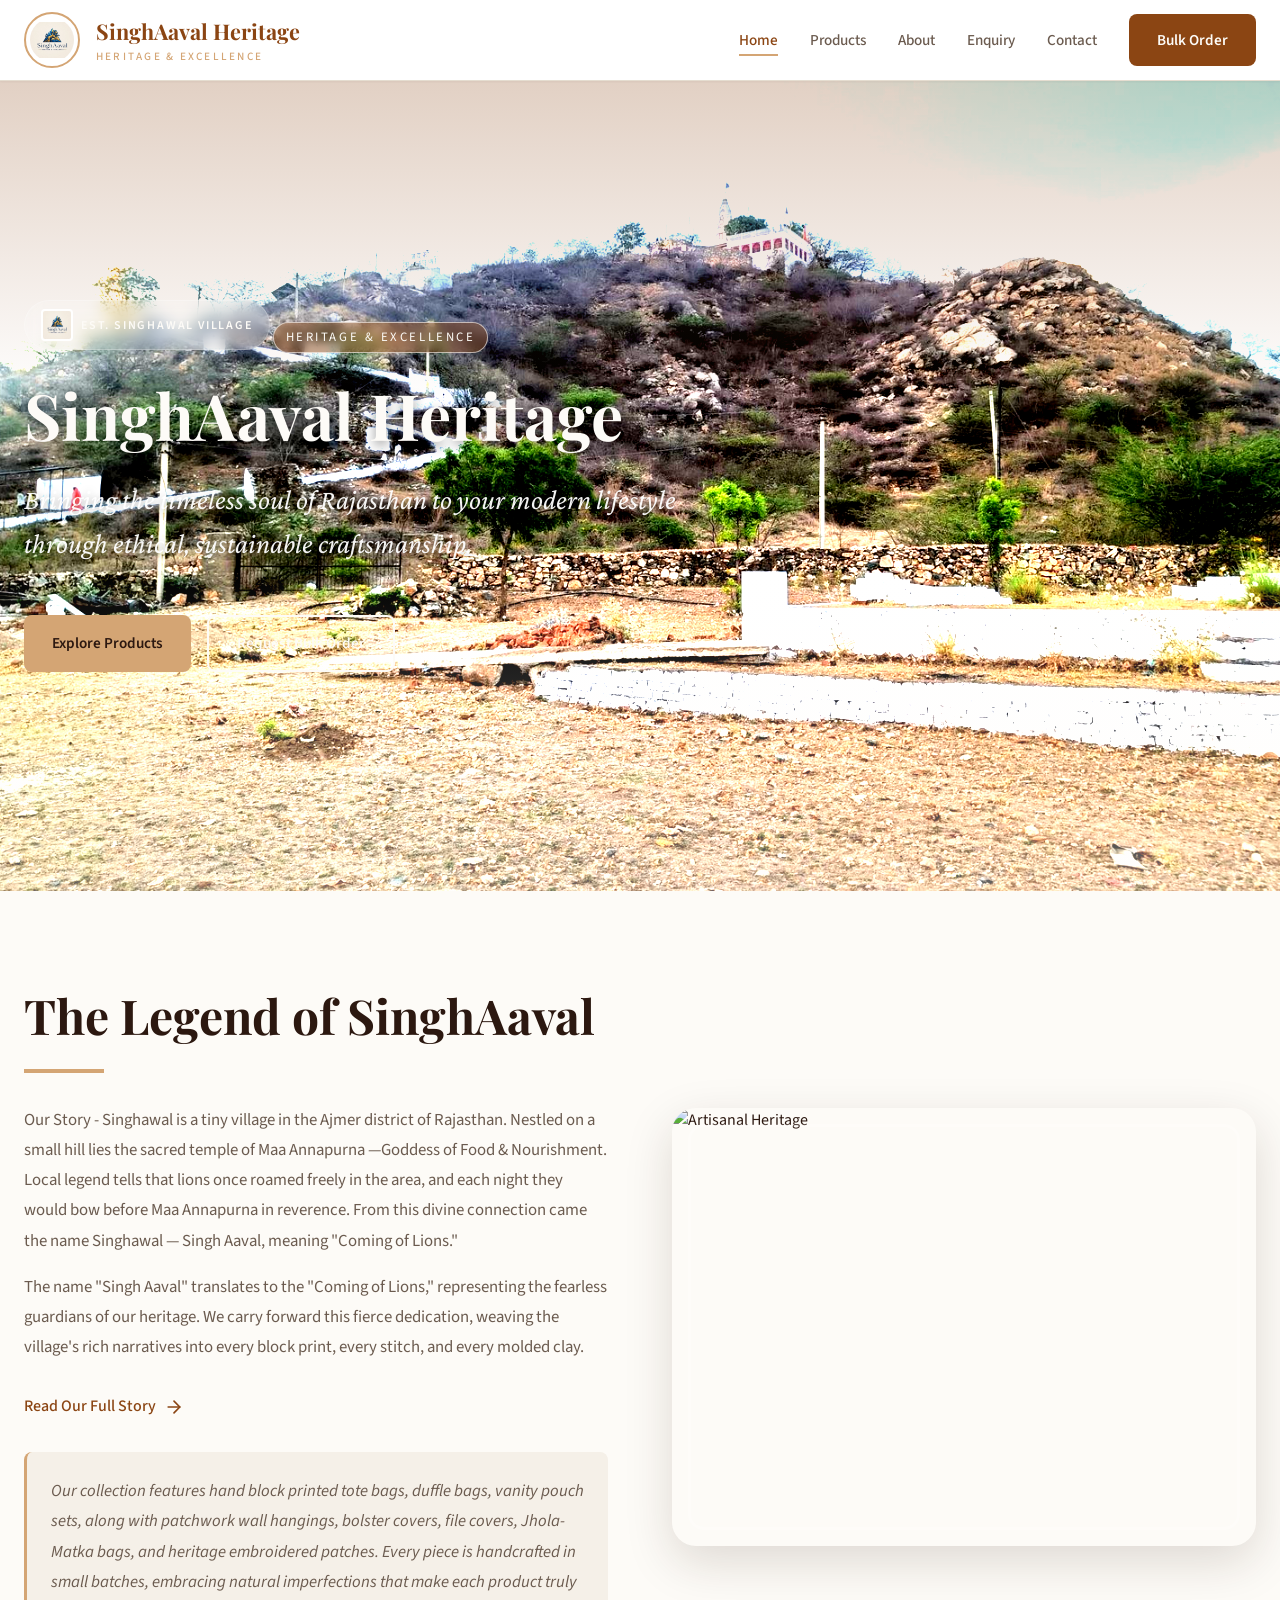
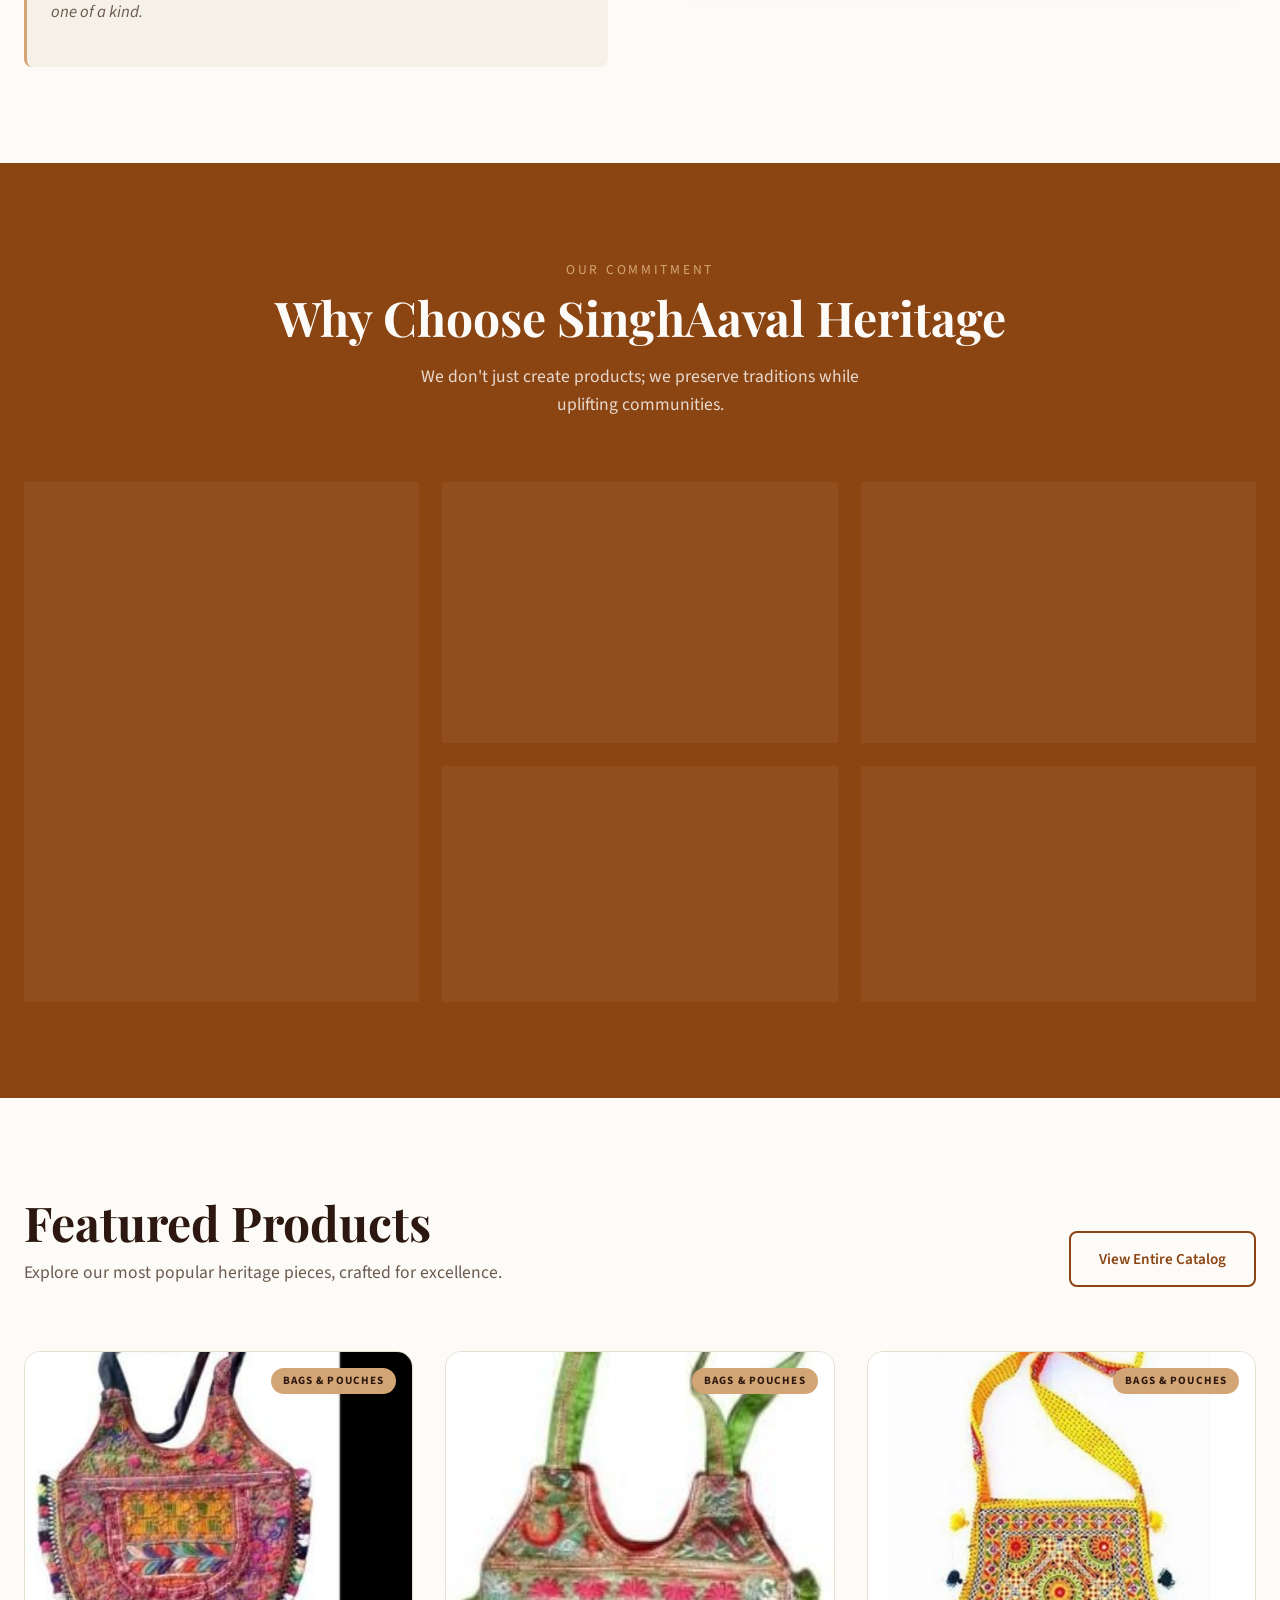
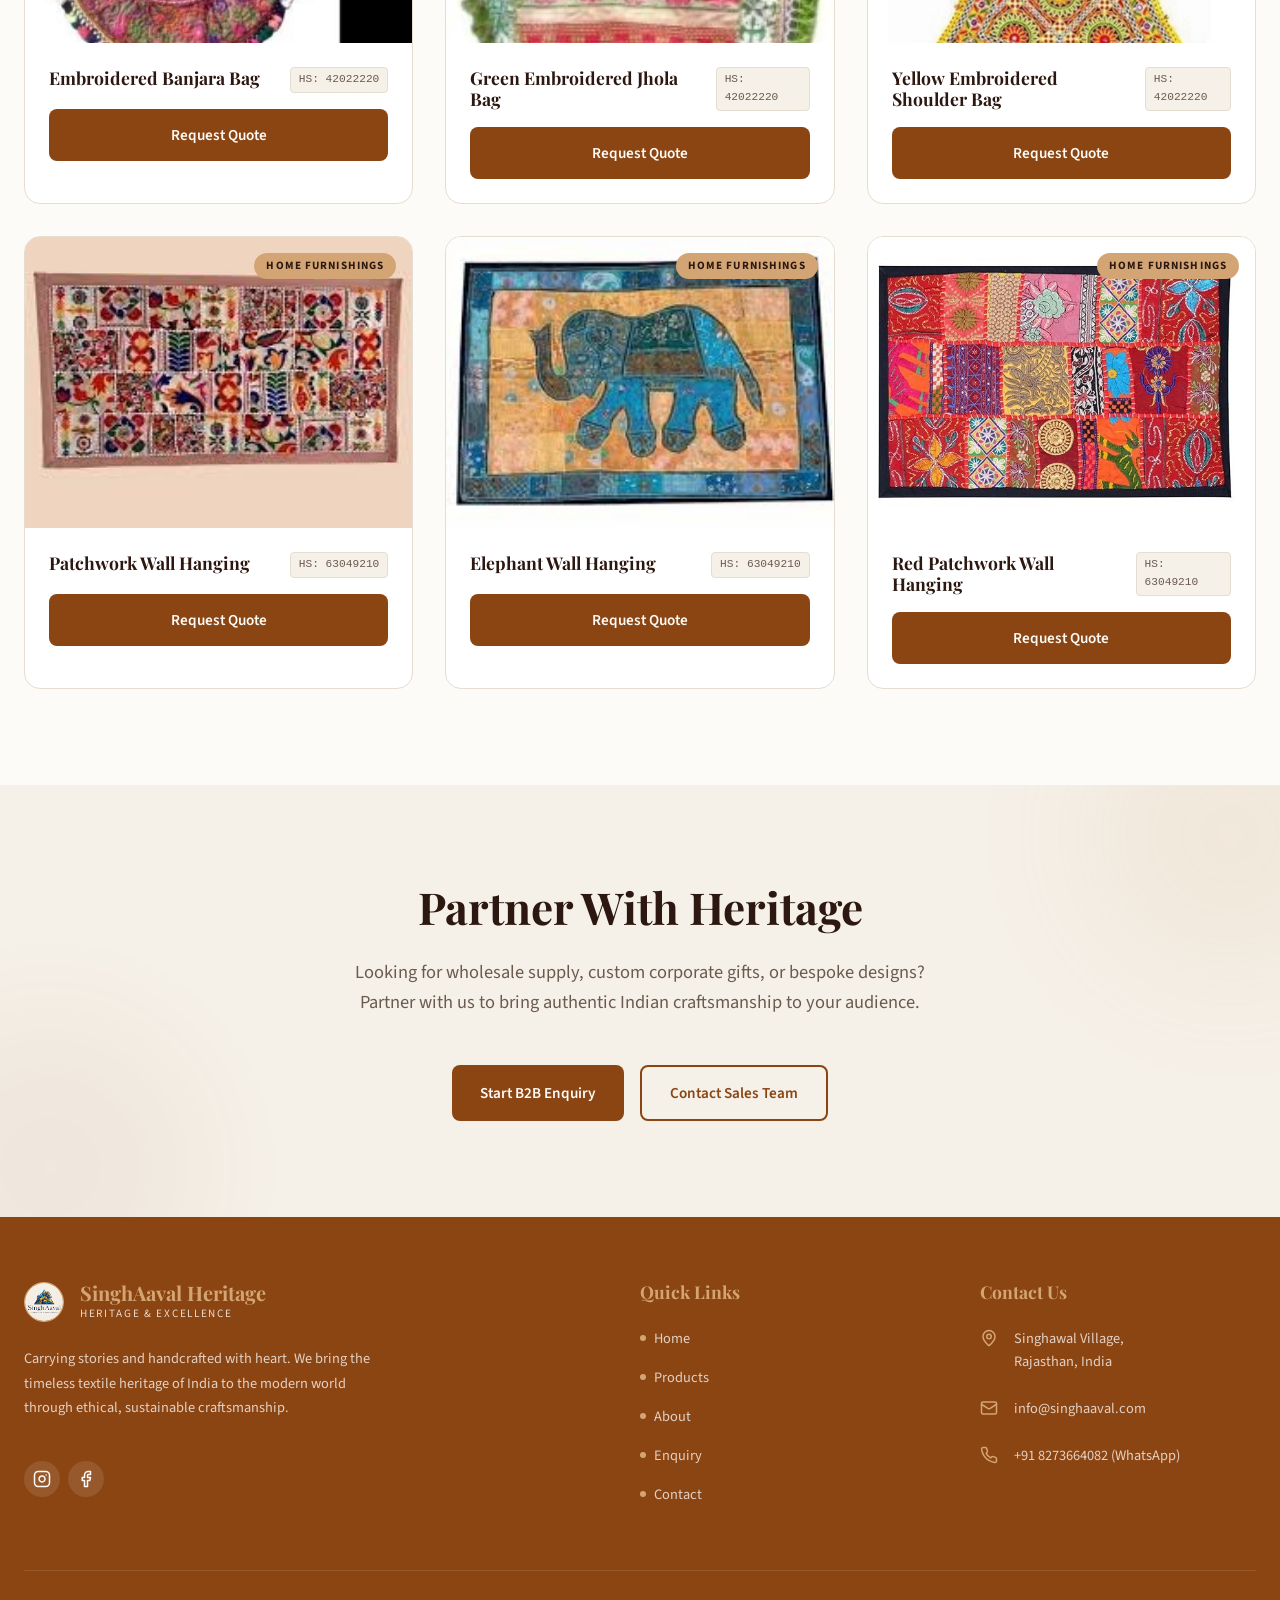
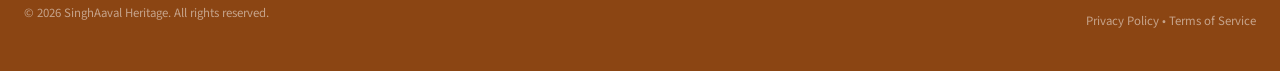
==== singhaaval.com/index.html @ 94d83f22 "Add initial website structure and assets for SinghAaval Heritage - Created index.html with complete " ====
<!DOCTYPE html>
<html lang="en">
<head>
  <meta charset="UTF-8">
  <meta name="viewport" content="width=device-width, initial-scale=1.0">
  <title>SinghAaval Heritage - Heritage &amp; Excellence</title>
  <meta name="description" content="Discover exquisite handmade crafts, block prints, and pottery from the heart of Rajasthan.">

  <!-- Fonts -->
  <link rel="preconnect" href="https://fonts.googleapis.com">
  <link rel="preconnect" href="https://fonts.gstatic.com" crossorigin>
  <link href="https://fonts.googleapis.com/css2?family=Crimson+Pro:ital,wght@0,400;0,500;1,400&family=Playfair+Display:wght@400;500;600;700&family=Source+Sans+3:wght@300;400;500;600&display=swap" rel="stylesheet">

  <!-- Styles -->
  <link rel="stylesheet" href="css/styles.css">

  <!-- Favicon -->
  <link rel="icon" type="image/svg+xml" href="https://singhaaval.com/vite.svg">
</head>
<body>
  <!-- Header -->
  <header class="header">
    <div class="container">
      <div class="header-inner">
        <a href="/" class="logo">
          <img src="images/27948d4a9efb9ec994b60d3948b1edd2.jpg" alt="SinghAaval Heritage Logo" class="logo-img">
          <div class="logo-text">
            <span class="logo-title">SinghAaval Heritage</span>
            <span class="logo-subtitle">Heritage &amp; Excellence</span>
          </div>
        </a>

        <nav class="nav">
          <a href="/" class="nav-link active">Home</a>
          <a href="products.html" class="nav-link">Products</a>
          <a href="about.html" class="nav-link">About</a>
          <a href="enquiry.html" class="nav-link">Enquiry</a>
          <a href="contact.html" class="nav-link">Contact</a>
          <a href="enquiry.html" class="btn btn-primary">Bulk Order</a>
        </nav>

        <button class="mobile-toggle" aria-label="Toggle Menu">
          <svg xmlns="http://www.w3.org/2000/svg" width="28" height="28" viewBox="0 0 24 24" fill="none" stroke="currentColor" stroke-width="2" stroke-linecap="round" stroke-linejoin="round">
            <line x1="4" x2="20" y1="12" y2="12"></line>
            <line x1="4" x2="20" y1="6" y2="6"></line>
            <line x1="4" x2="20" y1="18" y2="18"></line>
          </svg>
        </button>
      </div>
    </div>
  </header>

  <!-- Mobile Menu -->
  <nav class="mobile-menu">
    <a href="/">Home</a>
    <a href="products.html">Products</a>
    <a href="about.html">About</a>
    <a href="enquiry.html">Enquiry</a>
    <a href="contact.html">Contact</a>
    <a href="enquiry.html">Bulk Order</a>
  </nav>

  <main>
    <!-- Hero Section -->
    <section class="hero">
      <div class="hero-bg">
        <img src="images/annaourrna-mata-gugAu.jpg" alt="Traditional Indian Architecture and Textiles">
        <div class="hero-overlay"></div>
      </div>
      <div class="container">
        <div class="hero-content">
          <div class="hero-badge">
            <img src="images/27948d4a9efb9ec994b60d3948b1edd2.jpg" alt="Logo">
            <span>Est. Singhawal Village</span>
          </div>
          <span class="hero-label">Heritage &amp; Excellence</span>
          <h1>SinghAaval Heritage</h1>
          <p class="hero-tagline">Bringing the timeless soul of Rajasthan to your modern lifestyle through ethical, sustainable craftsmanship.</p>
          <div class="hero-actions">
            <a href="products.html" class="btn btn-secondary">Explore Products</a>
            <a href="enquiry.html" class="btn btn-outline">Request Bulk Order</a>
          </div>
        </div>
      </div>
    </section>

    <!-- Story Section -->
    <section class="section story">
      <div class="container">
        <div class="story-grid">
          <div class="story-content">
            <h2>The Legend of SinghAaval</h2>
            <div class="story-divider"></div>
            <p>Our Story - Singhawal is a tiny village in the Ajmer district of Rajasthan. Nestled on a small hill lies the sacred temple of Maa Annapurna —Goddess of Food &amp; Nourishment. Local legend tells that lions once roamed freely in the area, and each night they would bow before Maa Annapurna in reverence. From this divine connection came the name Singhawal — Singh Aaval, meaning "Coming of Lions."</p>
            <p>The name "Singh Aaval" translates to the "Coming of Lions," representing the fearless guardians of our heritage. We carry forward this fierce dedication, weaving the village's rich narratives into every block print, every stitch, and every molded clay.</p>
            <a href="about.html" class="story-link">
              Read Our Full Story
              <svg xmlns="http://www.w3.org/2000/svg" width="24" height="24" viewBox="0 0 24 24" fill="none" stroke="currentColor" stroke-width="2" stroke-linecap="round" stroke-linejoin="round">
                <path d="M5 12h14"></path>
                <path d="m12 5 7 7-7 7"></path>
              </svg>
            </a>
            <div class="story-note">
              <p>Our collection features hand block printed tote bags, duffle bags, vanity pouch sets, along with patchwork wall hangings, bolster covers, file covers, Jhola-Matka bags, and heritage embroidered patches. Every piece is handcrafted in small batches, embracing natural imperfections that make each product truly one of a kind.</p>
            </div>
          </div>
          <div class="story-image">
            <img src="images/photo-1578600925690-475b43519813" alt="Artisanal Heritage">
          </div>
        </div>
      </div>
    </section>

    <!-- Features Section -->
    <section class="section features">
      <div class="container">
        <div class="features-header">
          <span>Our Commitment</span>
          <h2>Why Choose SinghAaval Heritage</h2>
          <p>We don't just create products; we preserve traditions while uplifting communities.</p>
        </div>
        <div class="features-grid">
          <div class="feature-card large">
            <svg xmlns="http://www.w3.org/2000/svg" width="24" height="24" viewBox="0 0 24 24" fill="none" stroke="currentColor" stroke-width="2" stroke-linecap="round" stroke-linejoin="round" class="feature-icon">
              <path d="M19 14c1.49-1.46 3-3.21 3-5.5A5.5 5.5 0 0 0 16.5 3c-1.76 0-3 .5-4.5 2-1.5-1.5-2.74-2-4.5-2A5.5 5.5 0 0 0 2 8.5c0 2.3 1.5 4.05 3 5.5l7 7Z"></path>
              <path d="M12 5 9.04 7.96a2.17 2.17 0 0 0 0 3.08c.82.82 2.13.85 3 .07l2.07-1.9a2.82 2.82 0 0 1 3.79 0l2.96 2.66"></path>
              <path d="m18 15-2-2"></path>
              <path d="m15 18-2-2"></path>
            </svg>
            <h3>100% Handmade</h3>
            <p>In a world of mass production, we celebrate the human touch. Every irregularity in our prints and weaves is not a flaw, but the authentic signature of the artisan who poured their time and soul into the creation.</p>
          </div>
          <div class="feature-card">
            <svg xmlns="http://www.w3.org/2000/svg" width="24" height="24" viewBox="0 0 24 24" fill="none" stroke="currentColor" stroke-width="2" stroke-linecap="round" stroke-linejoin="round" class="feature-icon">
              <circle cx="6" cy="6" r="3"></circle>
              <path d="M8.12 8.12 12 12"></path>
              <path d="M20 4 8.12 15.88"></path>
              <circle cx="6" cy="18" r="3"></circle>
              <path d="M14.8 14.8 20 20"></path>
            </svg>
            <h3>Traditional Techniques</h3>
            <p>From wooden hand blocks to intricate patchwork, our methods have been passed down through generations.</p>
          </div>
          <div class="feature-card">
            <svg xmlns="http://www.w3.org/2000/svg" width="24" height="24" viewBox="0 0 24 24" fill="none" stroke="currentColor" stroke-width="2" stroke-linecap="round" stroke-linejoin="round" class="feature-icon">
              <path d="M11 20A7 7 0 0 1 9.8 6.1C15.5 5 17 4.48 19 2c1 2 2 4.18 2 8 0 5.5-4.78 10-10 10Z"></path>
              <path d="M2 21c0-3 1.85-5.36 5.08-6C9.5 14.52 12 13 13 12"></path>
            </svg>
            <h3>Natural Cotton</h3>
            <p>We source only the finest, breathable indigenous cotton that is gentle on your skin and the environment.</p>
          </div>
          <div class="feature-card">
            <svg xmlns="http://www.w3.org/2000/svg" width="24" height="24" viewBox="0 0 24 24" fill="none" stroke="currentColor" stroke-width="2" stroke-linecap="round" stroke-linejoin="round" class="feature-icon">
              <path d="M20 13c0 5-3.5 7.5-7.66 8.95a1 1 0 0 1-.67-.01C7.5 20.5 4 18 4 13V6a1 1 0 0 1 1-1c2 0 4.5-1.2 6.24-2.72a1.17 1.17 0 0 1 1.52 0C14.51 3.81 17 5 19 5a1 1 0 0 1 1 1z"></path>
              <path d="m9 12 2 2 4-4"></path>
            </svg>
            <h3>Ethical Craft</h3>
            <p>Fair wages, safe environments, and a deep respect for our artisans form the bedrock of our business.</p>
          </div>
          <div class="feature-card">
            <svg xmlns="http://www.w3.org/2000/svg" width="24" height="24" viewBox="0 0 24 24" fill="none" stroke="currentColor" stroke-width="2" stroke-linecap="round" stroke-linejoin="round" class="feature-icon">
              <circle cx="12" cy="12" r="10"></circle>
              <path d="M12 2a14.5 14.5 0 0 0 0 20 14.5 14.5 0 0 0 0-20"></path>
              <path d="M2 12h20"></path>
            </svg>
            <h3>Unique Designs</h3>
            <p>Fusing age-old aesthetics with contemporary utility, making heritage accessible for today.</p>
          </div>
        </div>
      </div>
    </section>

    <!-- Products Section -->
    <section class="section products">
      <div class="container">
        <div class="products-header">
          <div>
            <h2>Featured Products</h2>
            <p>Explore our most popular heritage pieces, crafted for excellence.</p>
          </div>
          <a href="products.html" class="btn btn-outline" style="border-color: var(--color-primary); color: var(--color-primary);">View Entire Catalog</a>
        </div>
        <div class="products-grid">
          <!-- Product 1 -->
          <article class="product-card">
            <div class="product-image">
              <img src="images/5ebb64662decea6c25e7e3edf3c9f9cf.jpg" alt="Embroidered Banjara Bag" loading="lazy">
              <span class="product-tag">Bags &amp; Pouches</span>
            </div>
            <div class="product-info">
              <div class="product-header">
                <h3 class="product-title">Embroidered Banjara Bag</h3>
                <span class="product-hs">HS: 42022220</span>
              </div>
              <div class="product-actions">
                <a href="enquiry.html" class="btn btn-primary">Request Quote</a>
              </div>
            </div>
          </article>

          <!-- Product 2 -->
          <article class="product-card">
            <div class="product-image">
              <img src="images/0a22ab97fdf50e6cb620c059aadbd80c.jpg" alt="Green Embroidered Jhola Bag" loading="lazy">
              <span class="product-tag">Bags &amp; Pouches</span>
            </div>
            <div class="product-info">
              <div class="product-header">
                <h3 class="product-title">Green Embroidered Jhola Bag</h3>
                <span class="product-hs">HS: 42022220</span>
              </div>
              <div class="product-actions">
                <a href="enquiry.html" class="btn btn-primary">Request Quote</a>
              </div>
            </div>
          </article>

          <!-- Product 3 -->
          <article class="product-card">
            <div class="product-image">
              <img src="images/50a895e1c5814edf023d6558ed602e7c.jpg" alt="Yellow Embroidered Shoulder Bag" loading="lazy">
              <span class="product-tag">Bags &amp; Pouches</span>
            </div>
            <div class="product-info">
              <div class="product-header">
                <h3 class="product-title">Yellow Embroidered Shoulder Bag</h3>
                <span class="product-hs">HS: 42022220</span>
              </div>
              <div class="product-actions">
                <a href="enquiry.html" class="btn btn-primary">Request Quote</a>
              </div>
            </div>
          </article>

          <!-- Product 4 -->
          <article class="product-card">
            <div class="product-image">
              <img src="images/0a1a0dc0ef8e8c07716355d7bedc8204.jpg" alt="Patchwork Wall Hanging" loading="lazy">
              <span class="product-tag">Home Furnishings</span>
            </div>
            <div class="product-info">
              <div class="product-header">
                <h3 class="product-title">Patchwork Wall Hanging</h3>
                <span class="product-hs">HS: 63049210</span>
              </div>
              <div class="product-actions">
                <a href="enquiry.html" class="btn btn-primary">Request Quote</a>
              </div>
            </div>
          </article>

          <!-- Product 5 -->
          <article class="product-card">
            <div class="product-image">
              <img src="images/d05692184cfdaf582e17e62f28b15afd.jpg" alt="Elephant Wall Hanging" loading="lazy">
              <span class="product-tag">Home Furnishings</span>
            </div>
            <div class="product-info">
              <div class="product-header">
                <h3 class="product-title">Elephant Wall Hanging</h3>
                <span class="product-hs">HS: 63049210</span>
              </div>
              <div class="product-actions">
                <a href="enquiry.html" class="btn btn-primary">Request Quote</a>
              </div>
            </div>
          </article>

          <!-- Product 6 -->
          <article class="product-card">
            <div class="product-image">
              <img src="images/e868f6ca5d385b41e5906ae1cf05a3a8.jpg" alt="Red Patchwork Wall Hanging" loading="lazy">
              <span class="product-tag">Home Furnishings</span>
            </div>
            <div class="product-info">
              <div class="product-header">
                <h3 class="product-title">Red Patchwork Wall Hanging</h3>
                <span class="product-hs">HS: 63049210</span>
              </div>
              <div class="product-actions">
                <a href="enquiry.html" class="btn btn-primary">Request Quote</a>
              </div>
            </div>
          </article>
        </div>
      </div>
    </section>

    <!-- CTA Section -->
    <section class="section cta">
      <div class="cta-blob-1"></div>
      <div class="cta-blob-2"></div>
      <div class="container">
        <div class="cta-content">
          <h2>Partner With Heritage</h2>
          <p>Looking for wholesale supply, custom corporate gifts, or bespoke designs? Partner with us to bring authentic Indian craftsmanship to your audience.</p>
          <div class="cta-actions">
            <a href="enquiry.html" class="btn btn-primary">Start B2B Enquiry</a>
            <a href="contact.html" class="btn btn-outline" style="border-color: var(--color-primary); color: var(--color-primary);">Contact Sales Team</a>
          </div>
        </div>
      </div>
    </section>
  </main>

  <!-- Footer -->
  <footer class="footer">
    <div class="container">
      <div class="footer-grid">
        <div class="footer-brand">
          <div class="footer-logo">
            <img src="images/c27f7bb9d8dcf6a80750c43eaf52c4cd.jpg" alt="SinghAaval Heritage Logo">
            <div class="footer-logo-text">
              <h3>SinghAaval Heritage</h3>
              <p>Heritage &amp; Excellence</p>
            </div>
          </div>
          <p class="footer-desc">Carrying stories and handcrafted with heart. We bring the timeless textile heritage of India to the modern world through ethical, sustainable craftsmanship.</p>
          <div class="footer-social">
            <a href="#" class="social-link" aria-label="Instagram">
              <svg xmlns="http://www.w3.org/2000/svg" width="18" height="18" viewBox="0 0 24 24" fill="none" stroke="currentColor" stroke-width="2" stroke-linecap="round" stroke-linejoin="round">
                <rect width="20" height="20" x="2" y="2" rx="5" ry="5"></rect>
                <path d="M16 11.37A4 4 0 1 1 12.63 8 4 4 0 0 1 16 11.37z"></path>
                <line x1="17.5" x2="17.51" y1="6.5" y2="6.5"></line>
              </svg>
            </a>
            <a href="#" class="social-link" aria-label="Facebook">
              <svg xmlns="http://www.w3.org/2000/svg" width="18" height="18" viewBox="0 0 24 24" fill="none" stroke="currentColor" stroke-width="2" stroke-linecap="round" stroke-linejoin="round">
                <path d="M18 2h-3a5 5 0 0 0-5 5v3H7v4h3v8h4v-8h3l1-4h-4V7a1 1 0 0 1 1-1h3z"></path>
              </svg>
            </a>
          </div>
        </div>

        <div class="footer-column">
          <h4 class="footer-title">Quick Links</h4>
          <ul class="footer-links">
            <li><a href="/">Home</a></li>
            <li><a href="products.html">Products</a></li>
            <li><a href="about.html">About</a></li>
            <li><a href="enquiry.html">Enquiry</a></li>
            <li><a href="contact.html">Contact</a></li>
          </ul>
        </div>

        <div class="footer-column">
          <h4 class="footer-title">Contact Us</h4>
          <ul class="footer-contact">
            <li>
              <svg xmlns="http://www.w3.org/2000/svg" width="18" height="18" viewBox="0 0 24 24" fill="none" stroke="currentColor" stroke-width="2" stroke-linecap="round" stroke-linejoin="round">
                <path d="M20 10c0 4.993-5.539 10.193-7.399 11.799a1 1 0 0 1-1.202 0C9.539 20.193 4 14.993 4 10a8 8 0 0 1 16 0"></path>
                <circle cx="12" cy="10" r="3"></circle>
              </svg>
              <span>Singhawal Village,<br>Rajasthan, India</span>
            </li>
            <li>
              <svg xmlns="http://www.w3.org/2000/svg" width="18" height="18" viewBox="0 0 24 24" fill="none" stroke="currentColor" stroke-width="2" stroke-linecap="round" stroke-linejoin="round">
                <rect width="20" height="16" x="2" y="4" rx="2"></rect>
                <path d="m22 7-8.97 5.7a1.94 1.94 0 0 1-2.06 0L2 7"></path>
              </svg>
              <a href="mailto:info@singhaaval.com">info@singhaaval.com</a>
            </li>
            <li>
              <svg xmlns="http://www.w3.org/2000/svg" width="18" height="18" viewBox="0 0 24 24" fill="none" stroke="currentColor" stroke-width="2" stroke-linecap="round" stroke-linejoin="round">
                <path d="M22 16.92v3a2 2 0 0 1-2.18 2 19.79 19.79 0 0 1-8.63-3.07 19.5 19.5 0 0 1-6-6 19.79 19.79 0 0 1-3.07-8.67A2 2 0 0 1 4.11 2h3a2 2 0 0 1 2 1.72 12.84 12.84 0 0 0 .7 2.81 2 2 0 0 1-.45 2.11L8.09 9.91a16 16 0 0 0 6 6l1.27-1.27a2 2 0 0 1 2.11-.45 12.84 12.84 0 0 0 2.81.7A2 2 0 0 1 22 16.92z"></path>
              </svg>
              <a href="https://wa.me/918273664082">+91 8273664082 (WhatsApp)</a>
            </li>
          </ul>
        </div>
      </div>

      <div class="footer-bottom">
        <p>&copy; 2026 SinghAaval Heritage. All rights reserved.</p>
        <div>
          <a href="#">Privacy Policy</a>
          <span>&bull;</span>
          <a href="#">Terms of Service</a>
        </div>
      </div>
    </div>
  </footer>

  <script src="js/scripts.js"></script>
</body>
</html>
---- singhaaval.com/css/styles.css ----
/* =============================================
   SinghAaval Heritage - Clean Stylesheet
   Heritage & Excellence - Handcrafted Goods
   ============================================ */

:root {
  /* Colors - Warm Earthy Palette */
  --color-primary: #8B4513;
  --color-primary-dark: #6B3410;
  --color-secondary: #D4A574;
  --color-secondary-light: #E8C9A0;
  --color-accent: #C17F59;

  /* Neutrals */
  --color-background: #FDFBF7;
  --color-surface: #FFFFFF;
  --color-muted: #F5F0E8;
  --color-border: #E5DDD0;

  /* Text */
  --color-text: #2C1810;
  --color-text-muted: #6B5B4F;
  --color-text-light: #FDFBF7;

  /* Typography */
  --font-display: 'Playfair Display', Georgia, serif;
  --font-body: 'Source Sans 3', system-ui, sans-serif;
  --font-accent: 'Crimson Pro', Georgia, serif;

  /* Spacing */
  --space-xs: 0.5rem;
  --space-sm: 1rem;
  --space-md: 1.5rem;
  --space-lg: 2rem;
  --space-xl: 3rem;
  --space-2xl: 4rem;
  --space-3xl: 6rem;

  /* Shadows */
  --shadow-sm: 0 1px 2px rgba(44, 24, 16, 0.05);
  --shadow-md: 0 4px 12px rgba(44, 24, 16, 0.08);
  --shadow-lg: 0 8px 24px rgba(44, 24, 16, 0.12);
  --shadow-xl: 0 16px 48px rgba(44, 24, 16, 0.15);

  /* Transitions */
  --transition-fast: 0.15s ease;
  --transition-base: 0.3s ease;
  --transition-slow: 0.5s ease;

  /* Border Radius */
  --radius-sm: 4px;
  --radius-md: 8px;
  --radius-lg: 16px;
  --radius-xl: 24px;
  --radius-full: 9999px;
}

/* Reset & Base */
*, *::before, *::after {
  box-sizing: border-box;
  margin: 0;
  padding: 0;
}

html {
  scroll-behavior: smooth;
}

body {
  font-family: var(--font-body);
  font-size: 16px;
  line-height: 1.6;
  color: var(--color-text);
  background: var(--color-background);
  -webkit-font-smoothing: antialiased;
}

img {
  max-width: 100%;
  height: auto;
  display: block;
}

a {
  color: inherit;
  text-decoration: none;
}

button {
  font-family: inherit;
  cursor: pointer;
  border: none;
  background: none;
}

/* Typography */
h1, h2, h3, h4, h5, h6 {
  font-family: var(--font-display);
  font-weight: 700;
  line-height: 1.2;
  color: var(--color-text);
}

h1 { font-size: clamp(2.5rem, 5vw, 4rem); }
h2 { font-size: clamp(2rem, 4vw, 3rem); }
h3 { font-size: clamp(1.25rem, 2vw, 1.75rem); }

p { margin-bottom: 1rem; }

/* Layout */
.container {
  width: 100%;
  max-width: 1280px;
  margin: 0 auto;
  padding: 0 var(--space-md);
}

.section {
  padding: var(--space-3xl) 0;
}

/* Buttons */
.btn {
  display: inline-flex;
  align-items: center;
  justify-content: center;
  gap: var(--space-xs);
  padding: 0.875rem 1.75rem;
  font-size: 0.95rem;
  font-weight: 600;
  border-radius: var(--radius-md);
  transition: all var(--transition-base);
}

.btn-primary {
  background: var(--color-primary);
  color: var(--color-text-light);
}

.btn-primary:hover {
  background: var(--color-primary-dark);
  transform: translateY(-2px);
  box-shadow: var(--shadow-lg);
}

.btn-secondary {
  background: var(--color-secondary);
  color: var(--color-text);
}

.btn-secondary:hover {
  background: var(--color-secondary-light);
  transform: translateY(-2px);
}

.btn-outline {
  border: 2px solid var(--color-text-light);
  color: var(--color-text-light);
  background: transparent;
}

.btn-outline:hover {
  background: var(--color-text-light);
  color: var(--color-primary);
}

/* =============================================
   HEADER
   ============================================= */
.header {
  position: sticky;
  top: 0;
  z-index: 100;
  background: var(--color-surface);
  border-bottom: 1px solid var(--color-border);
  box-shadow: var(--shadow-sm);
}

.header-inner {
  display: flex;
  align-items: center;
  justify-content: space-between;
  height: 80px;
}

.logo {
  display: flex;
  align-items: center;
  gap: var(--space-sm);
}

.logo-img {
  width: 56px;
  height: 56px;
  border-radius: var(--radius-full);
  border: 2px solid var(--color-secondary);
  object-fit: contain;
  padding: 4px;
  background: white;
}

.logo-text {
  display: flex;
  flex-direction: column;
}

.logo-title {
  font-family: var(--font-display);
  font-size: 1.35rem;
  font-weight: 700;
  color: var(--color-primary);
}

.logo-subtitle {
  font-size: 0.7rem;
  text-transform: uppercase;
  letter-spacing: 0.2em;
  color: var(--color-secondary);
  font-weight: 500;
}

.nav {
  display: flex;
  align-items: center;
  gap: var(--space-lg);
}

.nav-link {
  font-size: 0.95rem;
  font-weight: 500;
  color: var(--color-text-muted);
  transition: color var(--transition-fast);
  position: relative;
}

.nav-link::after {
  content: '';
  position: absolute;
  bottom: -4px;
  left: 0;
  width: 0;
  height: 2px;
  background: var(--color-secondary);
  transition: width var(--transition-base);
}

.nav-link:hover,
.nav-link.active {
  color: var(--color-primary);
}

.nav-link:hover::after,
.nav-link.active::after {
  width: 100%;
}

.mobile-toggle {
  display: none;
  padding: var(--space-xs);
  color: var(--color-primary);
}

/* =============================================
   HERO SECTION
   ============================================= */
.hero {
  position: relative;
  min-height: 90vh;
  display: flex;
  align-items: center;
  overflow: hidden;
}

.hero-bg {
  position: absolute;
  inset: 0;
  z-index: 0;
}

.hero-bg img {
  width: 100%;
  height: 100%;
  object-fit: cover;
  filter: brightness(1.55) contrast(1.35) saturate(1.25);
}

.hero-overlay {
  position: absolute;
  inset: 0;
  background: linear-gradient(
    to bottom,
    rgba(139, 69, 19, 0.25) 0%,
    transparent 40%,
    transparent 60%,
    rgba(253, 251, 247, 0.4) 100%
  );
}

.hero-content {
  position: relative;
  z-index: 10;
  max-width: 700px;
  padding: var(--space-2xl) 0;
}

.hero-badge {
  display: inline-flex;
  align-items: center;
  gap: var(--space-xs);
  background: rgba(255, 255, 255, 0.15);
  backdrop-filter: blur(8px);
  padding: var(--space-xs) var(--space-sm);
  border-radius: var(--radius-full);
  border: 1px solid rgba(255, 255, 255, 0.25);
  margin-bottom: var(--space-md);
}

.hero-badge img {
  width: 32px;
  height: 32px;
  border-radius: var(--radius-sm);
  background: white;
  padding: 2px;
}

.hero-badge span {
  font-size: 0.75rem;
  text-transform: uppercase;
  letter-spacing: 0.15em;
  color: var(--color-text-light);
  font-weight: 600;
}

.hero-label {
  display: inline-block;
  padding: 0.25rem 0.75rem;
  border: 1px solid rgba(255, 255, 255, 0.6);
  border-radius: var(--radius-full);
  font-size: 0.8rem;
  text-transform: uppercase;
  letter-spacing: 0.2em;
  color: var(--color-text-light);
  background: rgba(139, 69, 19, 0.45);
  backdrop-filter: blur(4px);
  margin-bottom: var(--space-md);
}

.hero h1 {
  color: var(--color-text-light);
  margin-bottom: var(--space-md);
  text-shadow: 0 4px 12px rgba(0, 0, 0, 0.4);
}

.hero-tagline {
  font-family: var(--font-accent);
  font-size: clamp(1.25rem, 2.5vw, 1.75rem);
  font-style: italic;
  color: rgba(255, 255, 255, 0.95);
  margin-bottom: var(--space-xl);
  text-shadow: 0 2px 8px rgba(0, 0, 0, 0.35);
}

.hero-actions {
  display: flex;
  flex-wrap: wrap;
  gap: var(--space-sm);
}

/* =============================================
   STORY SECTION
   ============================================= */
.story {
  background: var(--color-background);
}

.story-grid {
  display: grid;
  grid-template-columns: 1fr 1fr;
  gap: var(--space-2xl);
  align-items: center;
}

.story-content h2 {
  margin-bottom: var(--space-md);
}

.story-divider {
  width: 80px;
  height: 4px;
  background: var(--color-secondary);
  margin-bottom: var(--space-lg);
}

.story-content p {
  color: var(--color-text-muted);
  font-size: 1.05rem;
  line-height: 1.8;
}

.story-link {
  display: inline-flex;
  align-items: center;
  gap: var(--space-xs);
  font-size: 1rem;
  font-weight: 500;
  color: var(--color-primary);
  margin-top: var(--space-sm);
  transition: gap var(--transition-base);
}

.story-link:hover {
  gap: var(--space-sm);
}

.story-link svg {
  width: 20px;
  height: 20px;
}

.story-note {
  margin-top: var(--space-lg);
  padding: var(--space-md);
  background: var(--color-muted);
  border-radius: var(--radius-md);
  font-style: italic;
  color: var(--color-text-muted);
  border-left: 3px solid var(--color-secondary);
}

.story-image {
  position: relative;
  border-radius: var(--radius-xl);
  overflow: hidden;
  box-shadow: var(--shadow-xl);
}

.story-image img {
  width: 100%;
  aspect-ratio: 4/3;
  object-fit: cover;
}

.story-image::after {
  content: '';
  position: absolute;
  inset: 16px;
  border: 3px solid rgba(255, 255, 255, 0.2);
  border-radius: var(--radius-lg);
  pointer-events: none;
}

/* =============================================
   FEATURES SECTION
   ============================================= */
.features {
  background: var(--color-primary);
  color: var(--color-text-light);
}

.features-header {
  text-align: center;
  margin-bottom: var(--space-2xl);
}

.features-header span {
  display: block;
  font-size: 0.85rem;
  text-transform: uppercase;
  letter-spacing: 0.2em;
  color: var(--color-secondary);
  margin-bottom: var(--space-xs);
}

.features-header h2 {
  color: var(--color-text-light);
  margin-bottom: var(--space-sm);
}

.features-header p {
  color: rgba(255, 255, 255, 0.8);
  max-width: 500px;
  margin: 0 auto;
  font-size: 1.1rem;
}

.features-grid {
  display: grid;
  grid-template-columns: repeat(3, 1fr);
  gap: var(--space-md);
}

.feature-card {
  background: rgba(255, 255, 255, 0.05);
  backdrop-filter: blur(4px);
  border: 1px solid rgba(255, 255, 255, 0.1);
  border-radius: var(--radius-lg);
  padding: var(--space-lg);
  transition: all var(--transition-base);
}

.feature-card:hover {
  background: rgba(255, 255, 255, 0.1);
  transform: translateY(-4px);
}

.feature-card.large {
  grid-row: span 2;
}

.feature-icon {
  width: 48px;
  height: 48px;
  color: var(--color-secondary);
  margin-bottom: var(--space-md);
}

.feature-card h3 {
  color: var(--color-text-light);
  font-size: 1.25rem;
  margin-bottom: var(--space-sm);
}

.feature-card p {
  color: rgba(255, 255, 255, 0.75);
  font-size: 0.95rem;
  line-height: 1.6;
  margin: 0;
}

/* =============================================
   PRODUCTS SECTION
   ============================================= */
.products {
  background: var(--color-background);
}

.products-header {
  display: flex;
  justify-content: space-between;
  align-items: flex-end;
  margin-bottom: var(--space-2xl);
  gap: var(--space-md);
}

.products-header h2 {
  margin-bottom: var(--space-xs);
}

.products-header p {
  color: var(--color-text-muted);
  font-size: 1.1rem;
  margin: 0;
}

.products-grid {
  display: grid;
  grid-template-columns: repeat(3, 1fr);
  gap: var(--space-lg);
}

.product-card {
  background: var(--color-surface);
  border-radius: var(--radius-lg);
  border: 1px solid var(--color-border);
  overflow: hidden;
  transition: all var(--transition-base);
}

.product-card:hover {
  box-shadow: var(--shadow-lg);
  border-color: var(--color-secondary);
  transform: translateY(-4px);
}

.product-image {
  position: relative;
  aspect-ratio: 4/3;
  overflow: hidden;
  background: var(--color-muted);
}

.product-image img {
  width: 100%;
  height: 100%;
  object-fit: cover;
  transition: transform var(--transition-slow);
}

.product-card:hover .product-image img {
  transform: scale(1.05);
}

.product-tag {
  position: absolute;
  top: var(--space-sm);
  right: var(--space-sm);
  padding: 0.25rem 0.75rem;
  background: var(--color-secondary);
  color: var(--color-text);
  font-size: 0.7rem;
  font-weight: 700;
  text-transform: uppercase;
  letter-spacing: 0.1em;
  border-radius: var(--radius-full);
}

.product-info {
  padding: var(--space-md);
}

.product-header {
  display: flex;
  justify-content: space-between;
  align-items: flex-start;
  gap: var(--space-sm);
  margin-bottom: var(--space-sm);
}

.product-title {
  font-family: var(--font-display);
  font-size: 1.1rem;
  font-weight: 700;
}

.product-hs {
  font-family: monospace;
  font-size: 0.7rem;
  padding: 0.2rem 0.5rem;
  background: var(--color-muted);
  color: var(--color-text-muted);
  border-radius: var(--radius-sm);
  border: 1px solid var(--color-border);
}

.product-actions {
  display: flex;
  flex-direction: column;
  gap: var(--space-xs);
}

.product-actions .btn {
  width: 100%;
}

/* =============================================
   CTA SECTION
   ============================================= */
.cta {
  background: var(--color-muted);
  position: relative;
  overflow: hidden;
}

.cta-blob-1 {
  position: absolute;
  top: -100px;
  right: -100px;
  width: 300px;
  height: 300px;
  background: var(--color-secondary);
  opacity: 0.1;
  border-radius: var(--radius-full);
  filter: blur(60px);
}

.cta-blob-2 {
  position: absolute;
  bottom: -100px;
  left: -100px;
  width: 300px;
  height: 300px;
  background: var(--color-primary);
  opacity: 0.05;
  border-radius: var(--radius-full);
  filter: blur(60px);
}

.cta-content {
  position: relative;
  z-index: 10;
  text-align: center;
  max-width: 600px;
  margin: 0 auto;
}

.cta h2 {
  font-size: clamp(2rem, 4vw, 2.75rem);
  margin-bottom: var(--space-md);
}

.cta p {
  color: var(--color-text-muted);
  font-size: 1.15rem;
  margin-bottom: var(--space-xl);
}

.cta-actions {
  display: flex;
  justify-content: center;
  gap: var(--space-sm);
  flex-wrap: wrap;
}

/* =============================================
   FOOTER
   ============================================= */
.footer {
  background: var(--color-primary);
  color: var(--color-text-light);
  padding: var(--space-2xl) 0 var(--space-lg);
}

.footer-grid {
  display: grid;
  grid-template-columns: 2fr 1fr 1fr;
  gap: var(--space-2xl);
  margin-bottom: var(--space-2xl);
}

.footer-brand {
  display: flex;
  flex-direction: column;
  gap: var(--space-md);
}

.footer-logo {
  display: flex;
  align-items: center;
  gap: var(--space-sm);
}

.footer-logo img {
  width: 40px;
  height: 40px;
  border-radius: var(--radius-full);
  border: 1px solid var(--color-secondary);
  object-fit: cover;
}

.footer-logo-text h3 {
  font-family: var(--font-display);
  font-size: 1.25rem;
  color: var(--color-secondary);
  margin: 0;
}

.footer-logo-text p {
  font-size: 0.7rem;
  text-transform: uppercase;
  letter-spacing: 0.15em;
  color: rgba(255, 255, 255, 0.8);
  margin: 0;
}

.footer-desc {
  color: rgba(255, 255, 255, 0.75);
  font-size: 0.9rem;
  line-height: 1.7;
  max-width: 350px;
}

.footer-social {
  display: flex;
  gap: var(--space-xs);
}

.social-link {
  display: flex;
  align-items: center;
  justify-content: center;
  width: 36px;
  height: 36px;
  border-radius: var(--radius-full);
  background: rgba(255, 255, 255, 0.1);
  color: var(--color-text-light);
  transition: all var(--transition-fast);
}

.social-link:hover {
  background: var(--color-secondary);
  color: var(--color-text);
}

.footer-title {
  font-family: var(--font-display);
  font-size: 1.1rem;
  color: var(--color-secondary);
  margin-bottom: var(--space-md);
}

.footer-links {
  list-style: none;
  display: flex;
  flex-direction: column;
  gap: var(--space-sm);
}

.footer-links a {
  color: rgba(255, 255, 255, 0.75);
  font-size: 0.9rem;
  transition: color var(--transition-fast);
  display: flex;
  align-items: center;
  gap: var(--space-xs);
}

.footer-links a::before {
  content: '';
  width: 6px;
  height: 6px;
  background: var(--color-secondary);
  border-radius: var(--radius-full);
}

.footer-links a:hover {
  color: var(--color-secondary);
}

.footer-contact {
  list-style: none;
  display: flex;
  flex-direction: column;
  gap: var(--space-md);
}

.footer-contact li {
  display: flex;
  align-items: flex-start;
  gap: var(--space-sm);
  font-size: 0.9rem;
  color: rgba(255, 255, 255, 0.75);
}

.footer-contact svg {
  color: var(--color-secondary);
  flex-shrink: 0;
  margin-top: 2px;
}

.footer-contact a:hover {
  color: var(--color-secondary);
}

.footer-bottom {
  padding-top: var(--space-lg);
  border-top: 1px solid rgba(255, 255, 255, 0.1);
  display: flex;
  justify-content: space-between;
  align-items: center;
  font-size: 0.8rem;
  color: rgba(255, 255, 255, 0.5);
}

.footer-bottom a:hover {
  color: var(--color-secondary);
}

/* =============================================
   MOBILE NAVIGATION
   ============================================= */
.mobile-menu {
  display: none;
  position: fixed;
  top: 80px;
  left: 0;
  right: 0;
  background: var(--color-surface);
  border-bottom: 1px solid var(--color-border);
  padding: var(--space-md);
  box-shadow: var(--shadow-lg);
  z-index: 99;
}

.mobile-menu.open {
  display: block;
}

.mobile-menu a {
  display: block;
  padding: var(--space-sm) 0;
  font-size: 1rem;
  color: var(--color-text);
  border-bottom: 1px solid var(--color-border);
}

.mobile-menu a:last-child {
  border-bottom: none;
}

/* =============================================
   RESPONSIVE
   ============================================= */
@media (max-width: 1024px) {
  .features-grid {
    grid-template-columns: repeat(2, 1fr);
  }

  .feature-card.large {
    grid-row: span 1;
    grid-column: span 2;
  }

  .products-grid {
    grid-template-columns: repeat(2, 1fr);
  }

  .footer-grid {
    grid-template-columns: 1fr 1fr;
    gap: var(--space-lg);
  }

  .footer-brand {
    grid-column: span 2;
  }
}

@media (max-width: 768px) {
  .nav {
    display: none;
  }

  .mobile-toggle {
    display: block;
  }

  .hero-content {
    padding: var(--space-xl) 0;
  }

  .story-grid {
    grid-template-columns: 1fr;
    gap: var(--space-xl);
  }

  .story-image {
    order: -1;
  }

  .features-grid {
    grid-template-columns: 1fr;
  }

  .feature-card.large {
    grid-column: span 1;
  }

  .products-grid {
    grid-template-columns: 1fr;
  }

  .products-header {
    flex-direction: column;
    align-items: flex-start;
  }

  .cta-actions {
    flex-direction: column;
  }

  .cta-actions .btn {
    width: 100%;
  }

  .footer-grid {
    grid-template-columns: 1fr;
  }

  .footer-brand {
    grid-column: span 1;
  }

  .footer-bottom {
    flex-direction: column;
    gap: var(--space-sm);
    text-align: center;
  }
}

@media (max-width: 480px) {
  .section {
    padding: var(--space-2xl) 0;
  }

  .hero-actions {
    flex-direction: column;
  }

  .hero-actions .btn {
    width: 100%;
  }
}

/* =============================================
   ANIMATIONS
   ============================================= */
@keyframes fadeInUp {
  from {
    opacity: 0;
    transform: translateY(20px);
  }
  to {
    opacity: 1;
    transform: translateY(0);
  }
}

.hero-content > * {
  animation: fadeInUp 0.6s ease forwards;
  opacity: 0;
}

.hero-content > *:nth-child(1) { animation-delay: 0.1s; }
.hero-content > *:nth-child(2) { animation-delay: 0.2s; }
.hero-content > *:nth-child(3) { animation-delay: 0.3s; }
.hero-content > *:nth-child(4) { animation-delay: 0.4s; }
.hero-content > *:nth-child(5) { animation-delay: 0.5s; }
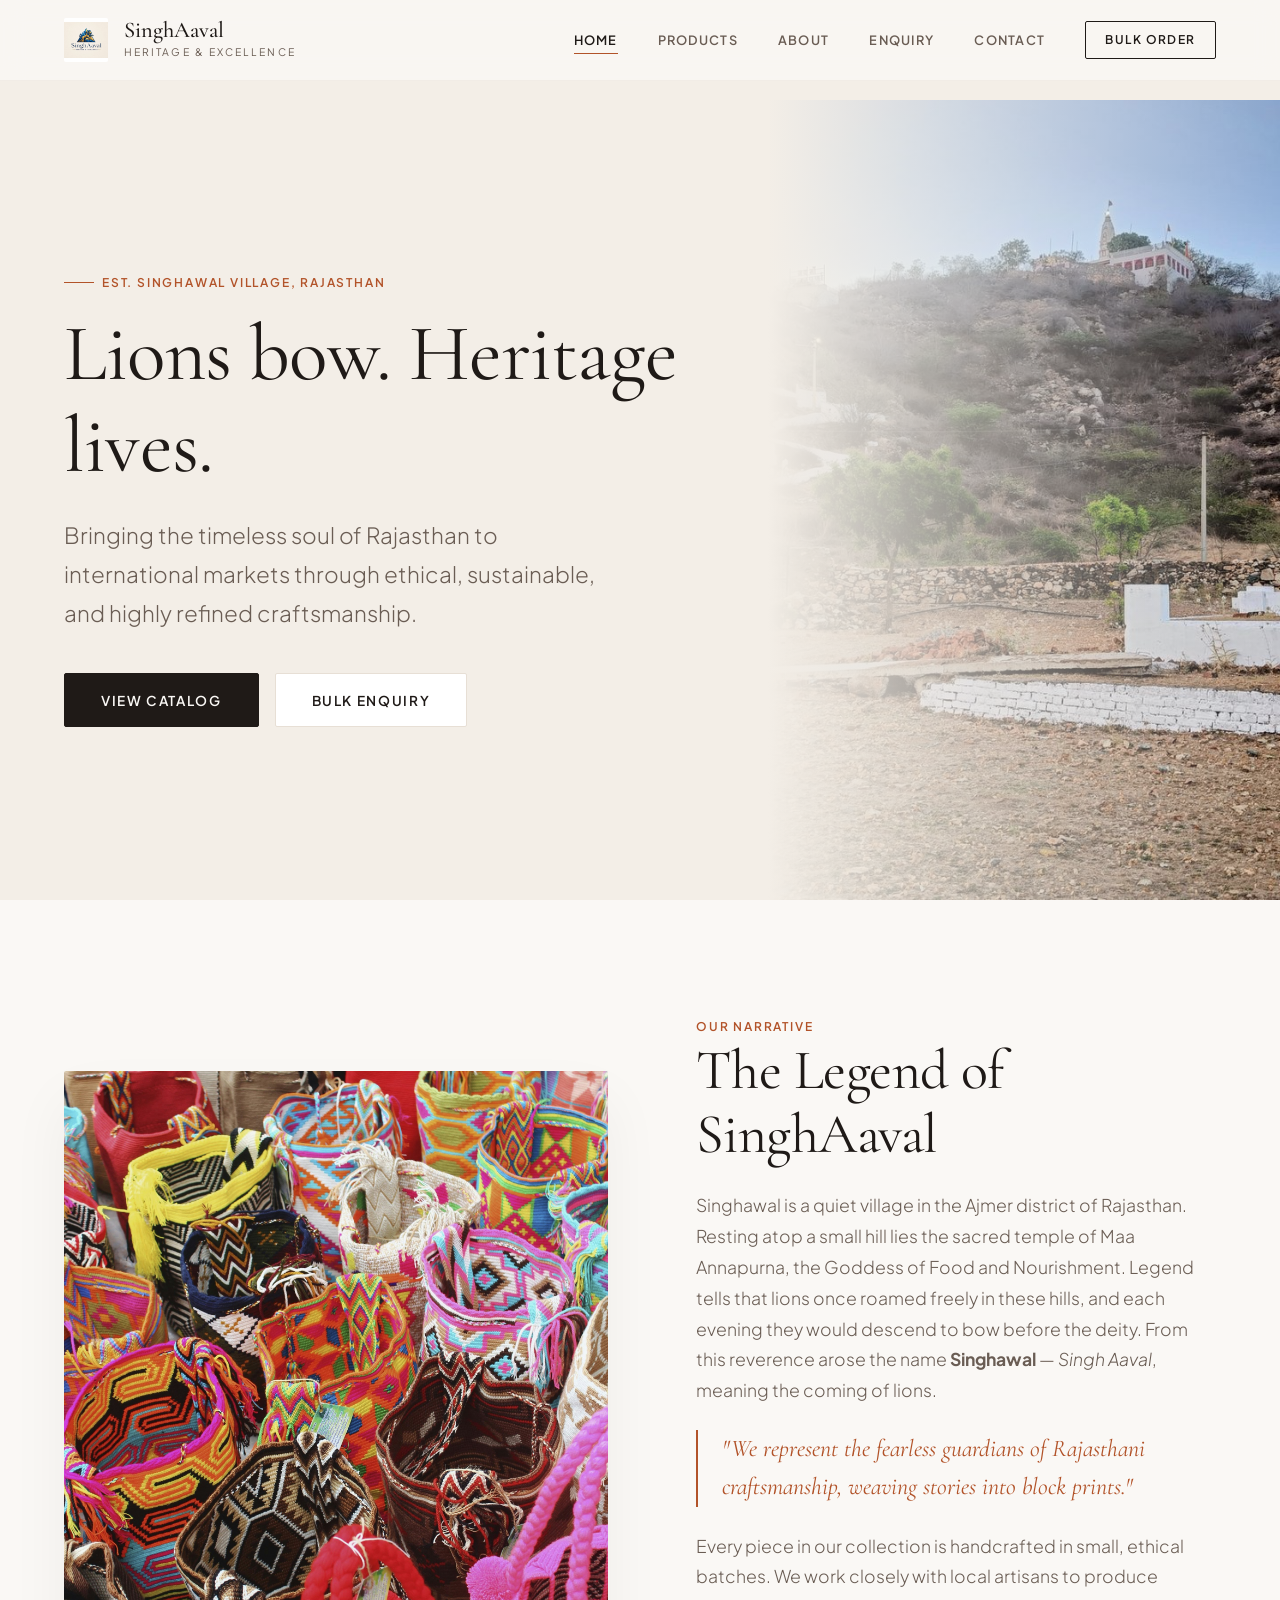
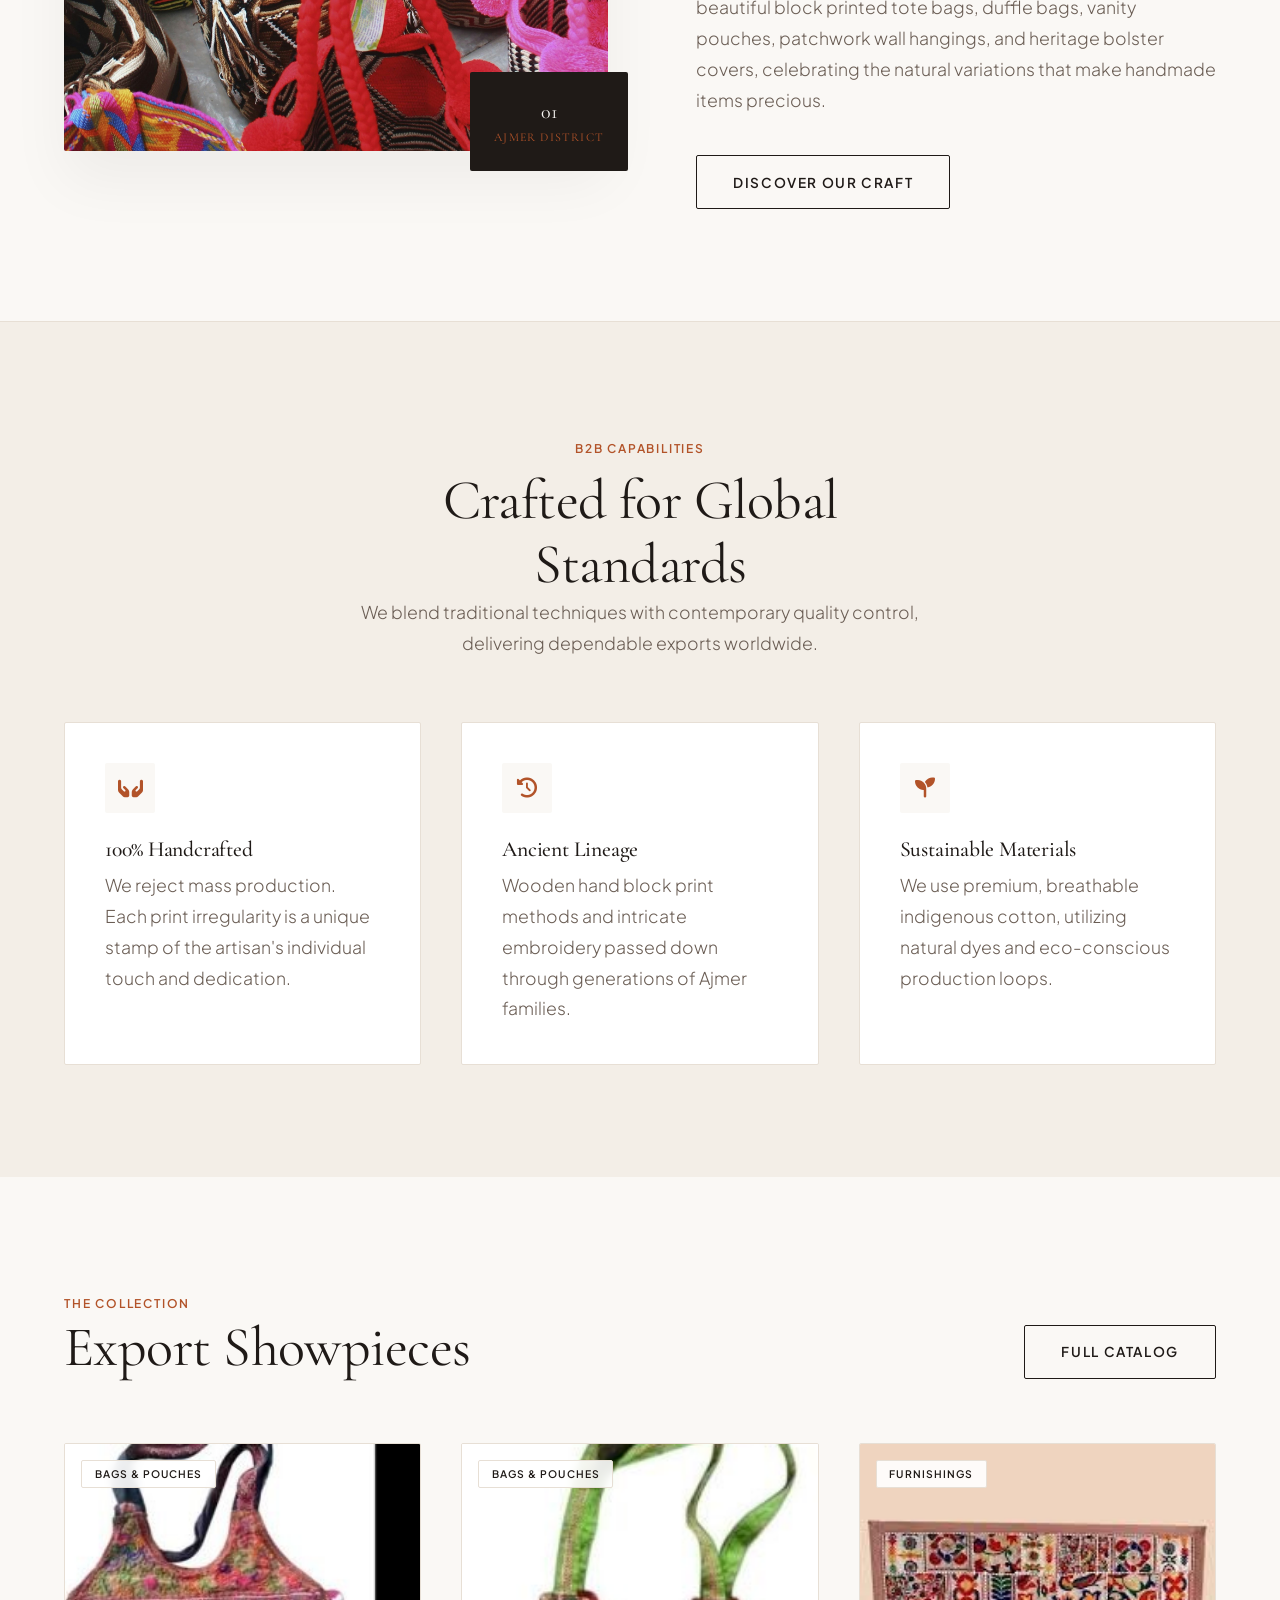
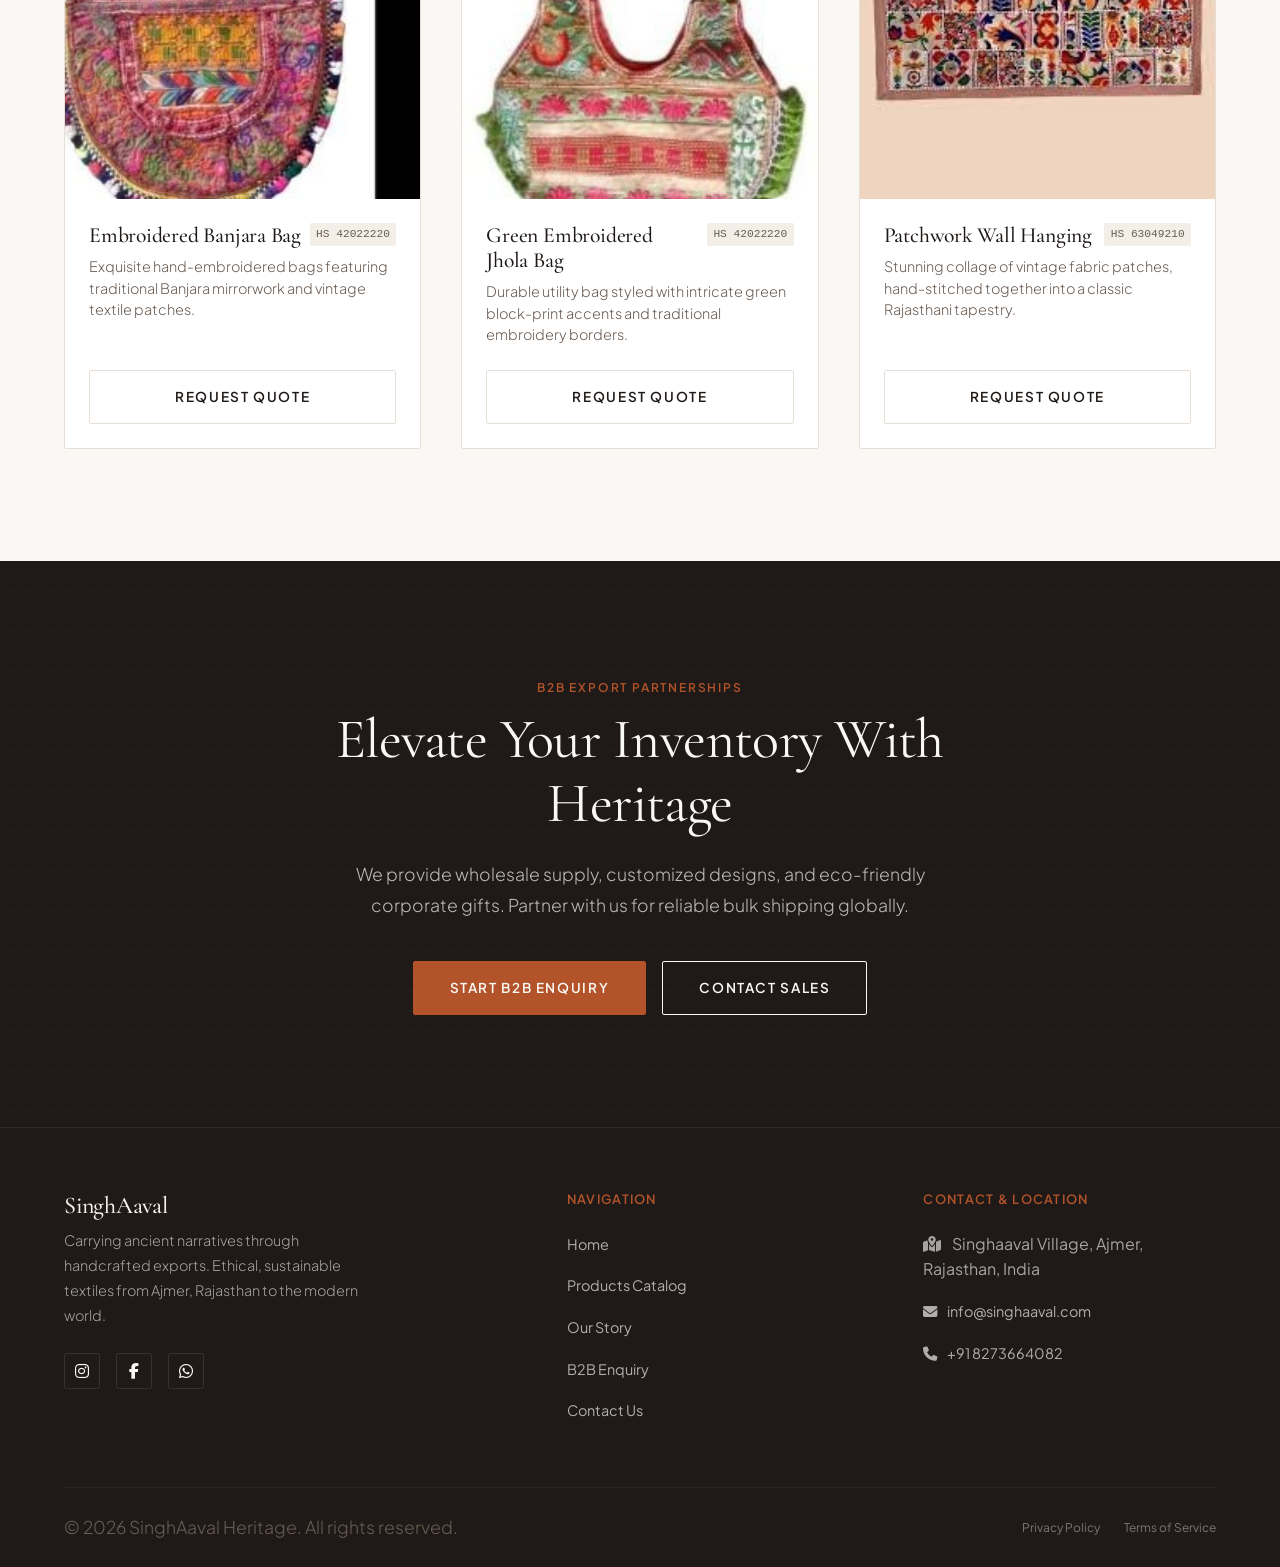
==== commit 0447cadf: "feat: Add contact and enquiry pages for B2B communication and bulk orders - Created contact.html for" ====
--- a/singhaaval.com/index.html
+++ b/singhaaval.com/index.html
@@ -3,378 +3,267 @@
 <head>
   <meta charset="UTF-8">
   <meta name="viewport" content="width=device-width, initial-scale=1.0">
-  <title>SinghAaval Heritage - Heritage &amp; Excellence</title>
-  <meta name="description" content="Discover exquisite handmade crafts, block prints, and pottery from the heart of Rajasthan.">
-
-  <!-- Fonts -->
+  <title>SinghAaval Heritage - Artisanal Exports &amp; Fine Textiles</title>
+  <meta name="description" content="Discover exquisite handmade crafts, block prints, and pottery from Rajasthan. Direct B2B exports of heritage pieces.">
+
+  <!-- Google Fonts -->
   <link rel="preconnect" href="https://fonts.googleapis.com">
   <link rel="preconnect" href="https://fonts.gstatic.com" crossorigin>
-  <link href="https://fonts.googleapis.com/css2?family=Crimson+Pro:ital,wght@0,400;0,500;1,400&family=Playfair+Display:wght@400;500;600;700&family=Source+Sans+3:wght@300;400;500;600&display=swap" rel="stylesheet">
-
-  <!-- Styles -->
+  <link href="https://fonts.googleapis.com/css2?family=Cormorant+Garamond:ital,wght@0,300;0,400;0,500;0,600;0,700;1,300;1,400;1,500&family=Plus+Jakarta+Sans:wght@300;400;500;600;700&display=swap" rel="stylesheet">
+
+  <!-- FontAwesome for clean icons -->
+  <link rel="stylesheet" href="https://cdnjs.cloudflare.com/ajax/libs/font-awesome/6.4.0/css/all.min.css">
+
+  <!-- Custom Styles -->
   <link rel="stylesheet" href="css/styles.css">
 
   <!-- Favicon -->
-  <link rel="icon" type="image/svg+xml" href="https://singhaaval.com/vite.svg">
+  <link rel="icon" type="image/svg+xml" href="images/27948d4a9efb9ec994b60d3948b1edd2.jpg">
 </head>
 <body>
-  <!-- Header -->
+
+  <!-- Global Header -->
   <header class="header">
     <div class="container">
       <div class="header-inner">
-        <a href="/" class="logo">
+        <a href="index.html" class="logo">
           <img src="images/27948d4a9efb9ec994b60d3948b1edd2.jpg" alt="SinghAaval Heritage Logo" class="logo-img">
           <div class="logo-text">
-            <span class="logo-title">SinghAaval Heritage</span>
+            <span class="logo-title">SinghAaval</span>
             <span class="logo-subtitle">Heritage &amp; Excellence</span>
           </div>
         </a>
 
         <nav class="nav">
-          <a href="/" class="nav-link active">Home</a>
+          <a href="index.html" class="nav-link active">Home</a>
           <a href="products.html" class="nav-link">Products</a>
           <a href="about.html" class="nav-link">About</a>
           <a href="enquiry.html" class="nav-link">Enquiry</a>
           <a href="contact.html" class="nav-link">Contact</a>
-          <a href="enquiry.html" class="btn btn-primary">Bulk Order</a>
+          <a href="enquiry.html" class="btn btn-outline" style="padding: 0.5rem 1.2rem; font-size: 0.75rem;">Bulk Order</a>
         </nav>
 
-        <button class="mobile-toggle" aria-label="Toggle Menu">
-          <svg xmlns="http://www.w3.org/2000/svg" width="28" height="28" viewBox="0 0 24 24" fill="none" stroke="currentColor" stroke-width="2" stroke-linecap="round" stroke-linejoin="round">
-            <line x1="4" x2="20" y1="12" y2="12"></line>
-            <line x1="4" x2="20" y1="6" y2="6"></line>
-            <line x1="4" x2="20" y1="18" y2="18"></line>
-          </svg>
-        </button>
+        <div class="mobile-toggle">
+          <i class="fa-solid fa-bars-staggered"></i>
+        </div>
       </div>
     </div>
   </header>
 
-  <!-- Mobile Menu -->
-  <nav class="mobile-menu">
-    <a href="/">Home</a>
+  <!-- Mobile Menu Overlay -->
+  <div class="mobile-menu">
+    <div class="mobile-menu-close">
+      <i class="fa-solid fa-xmark"></i>
+    </div>
+    <a href="index.html">Home</a>
     <a href="products.html">Products</a>
     <a href="about.html">About</a>
     <a href="enquiry.html">Enquiry</a>
     <a href="contact.html">Contact</a>
-    <a href="enquiry.html">Bulk Order</a>
-  </nav>
+    <a href="enquiry.html" class="btn btn-primary" style="margin-top: var(--space-md);">Bulk Order</a>
+  </div>
 
   <main>
     <!-- Hero Section -->
     <section class="hero">
-      <div class="hero-bg">
-        <img src="images/annaourrna-mata-gugAu.jpg" alt="Traditional Indian Architecture and Textiles">
-        <div class="hero-overlay"></div>
-      </div>
-      <div class="container">
-        <div class="hero-content">
-          <div class="hero-badge">
-            <img src="images/27948d4a9efb9ec994b60d3948b1edd2.jpg" alt="Logo">
-            <span>Est. Singhawal Village</span>
-          </div>
-          <span class="hero-label">Heritage &amp; Excellence</span>
-          <h1>SinghAaval Heritage</h1>
-          <p class="hero-tagline">Bringing the timeless soul of Rajasthan to your modern lifestyle through ethical, sustainable craftsmanship.</p>
-          <div class="hero-actions">
-            <a href="products.html" class="btn btn-secondary">Explore Products</a>
-            <a href="enquiry.html" class="btn btn-outline">Request Bulk Order</a>
-          </div>
-        </div>
-      </div>
-    </section>
-
-    <!-- Story Section -->
-    <section class="section story">
+      <div class="hero-content">
+        <div class="hero-meta text-meta">Est. Singhawal Village, Rajasthan</div>
+        <h1>Lions bow. Heritage lives.</h1>
+        <p class="hero-tagline">Bringing the timeless soul of Rajasthan to international markets through ethical, sustainable, and highly refined craftsmanship.</p>
+        <div class="hero-actions">
+          <a href="products.html" class="btn btn-primary">View Catalog</a>
+          <a href="enquiry.html" class="btn btn-secondary">Bulk Enquiry</a>
+        </div>
+      </div>
+      <div class="hero-image-wrap">
+        <img src="images/annaourrna-mata-gugAu.jpg" alt="Traditional Indian Textiles and Architecture">
+        <div class="hero-image-overlay"></div>
+      </div>
+    </section>
+
+    <!-- Editorial Story Section -->
+    <section class="section story reveal">
       <div class="container">
         <div class="story-grid">
-          <div class="story-content">
+          <div class="story-image-container">
+            <img src="images/photo-1578600925690-475b43519813.jpg" alt="Artisan hand block printing fabric">
+            <div class="story-image-badge">
+              01 <span>Ajmer District</span>
+            </div>
+          </div>
+          <div class="story-info">
+            <span class="text-meta">Our Narrative</span>
             <h2>The Legend of SinghAaval</h2>
-            <div class="story-divider"></div>
-            <p>Our Story - Singhawal is a tiny village in the Ajmer district of Rajasthan. Nestled on a small hill lies the sacred temple of Maa Annapurna —Goddess of Food &amp; Nourishment. Local legend tells that lions once roamed freely in the area, and each night they would bow before Maa Annapurna in reverence. From this divine connection came the name Singhawal — Singh Aaval, meaning "Coming of Lions."</p>
-            <p>The name "Singh Aaval" translates to the "Coming of Lions," representing the fearless guardians of our heritage. We carry forward this fierce dedication, weaving the village's rich narratives into every block print, every stitch, and every molded clay.</p>
-            <a href="about.html" class="story-link">
-              Read Our Full Story
-              <svg xmlns="http://www.w3.org/2000/svg" width="24" height="24" viewBox="0 0 24 24" fill="none" stroke="currentColor" stroke-width="2" stroke-linecap="round" stroke-linejoin="round">
-                <path d="M5 12h14"></path>
-                <path d="m12 5 7 7-7 7"></path>
-              </svg>
-            </a>
-            <div class="story-note">
-              <p>Our collection features hand block printed tote bags, duffle bags, vanity pouch sets, along with patchwork wall hangings, bolster covers, file covers, Jhola-Matka bags, and heritage embroidered patches. Every piece is handcrafted in small batches, embracing natural imperfections that make each product truly one of a kind.</p>
-            </div>
-          </div>
-          <div class="story-image">
-            <img src="images/photo-1578600925690-475b43519813" alt="Artisanal Heritage">
-          </div>
-        </div>
-      </div>
-    </section>
-
-    <!-- Features Section -->
-    <section class="section features">
+            <p>Singhawal is a quiet village in the Ajmer district of Rajasthan. Resting atop a small hill lies the sacred temple of Maa Annapurna, the Goddess of Food and Nourishment. Legend tells that lions once roamed freely in these hills, and each evening they would descend to bow before the deity. From this reverence arose the name <strong>Singhawal</strong> &mdash; <em>Singh Aaval</em>, meaning the coming of lions.</p>
+            <div class="story-quote">
+              "We represent the fearless guardians of Rajasthani craftsmanship, weaving stories into block prints."
+            </div>
+            <p>Every piece in our collection is handcrafted in small, ethical batches. We work closely with local artisans to produce beautiful block printed tote bags, duffle bags, vanity pouches, patchwork wall hangings, and heritage bolster covers, celebrating the natural variations that make handmade items precious.</p>
+            <a href="about.html" class="btn btn-outline" style="margin-top: var(--space-sm);">Discover Our Craft</a>
+          </div>
+        </div>
+      </div>
+    </section>
+
+    <!-- Why Choose Us / Features -->
+    <section class="section features reveal">
       <div class="container">
         <div class="features-header">
-          <span>Our Commitment</span>
-          <h2>Why Choose SinghAaval Heritage</h2>
-          <p>We don't just create products; we preserve traditions while uplifting communities.</p>
-        </div>
-        <div class="features-grid">
-          <div class="feature-card large">
-            <svg xmlns="http://www.w3.org/2000/svg" width="24" height="24" viewBox="0 0 24 24" fill="none" stroke="currentColor" stroke-width="2" stroke-linecap="round" stroke-linejoin="round" class="feature-icon">
-              <path d="M19 14c1.49-1.46 3-3.21 3-5.5A5.5 5.5 0 0 0 16.5 3c-1.76 0-3 .5-4.5 2-1.5-1.5-2.74-2-4.5-2A5.5 5.5 0 0 0 2 8.5c0 2.3 1.5 4.05 3 5.5l7 7Z"></path>
-              <path d="M12 5 9.04 7.96a2.17 2.17 0 0 0 0 3.08c.82.82 2.13.85 3 .07l2.07-1.9a2.82 2.82 0 0 1 3.79 0l2.96 2.66"></path>
-              <path d="m18 15-2-2"></path>
-              <path d="m15 18-2-2"></path>
-            </svg>
-            <h3>100% Handmade</h3>
-            <p>In a world of mass production, we celebrate the human touch. Every irregularity in our prints and weaves is not a flaw, but the authentic signature of the artisan who poured their time and soul into the creation.</p>
-          </div>
-          <div class="feature-card">
-            <svg xmlns="http://www.w3.org/2000/svg" width="24" height="24" viewBox="0 0 24 24" fill="none" stroke="currentColor" stroke-width="2" stroke-linecap="round" stroke-linejoin="round" class="feature-icon">
-              <circle cx="6" cy="6" r="3"></circle>
-              <path d="M8.12 8.12 12 12"></path>
-              <path d="M20 4 8.12 15.88"></path>
-              <circle cx="6" cy="18" r="3"></circle>
-              <path d="M14.8 14.8 20 20"></path>
-            </svg>
-            <h3>Traditional Techniques</h3>
-            <p>From wooden hand blocks to intricate patchwork, our methods have been passed down through generations.</p>
-          </div>
-          <div class="feature-card">
-            <svg xmlns="http://www.w3.org/2000/svg" width="24" height="24" viewBox="0 0 24 24" fill="none" stroke="currentColor" stroke-width="2" stroke-linecap="round" stroke-linejoin="round" class="feature-icon">
-              <path d="M11 20A7 7 0 0 1 9.8 6.1C15.5 5 17 4.48 19 2c1 2 2 4.18 2 8 0 5.5-4.78 10-10 10Z"></path>
-              <path d="M2 21c0-3 1.85-5.36 5.08-6C9.5 14.52 12 13 13 12"></path>
-            </svg>
-            <h3>Natural Cotton</h3>
-            <p>We source only the finest, breathable indigenous cotton that is gentle on your skin and the environment.</p>
-          </div>
-          <div class="feature-card">
-            <svg xmlns="http://www.w3.org/2000/svg" width="24" height="24" viewBox="0 0 24 24" fill="none" stroke="currentColor" stroke-width="2" stroke-linecap="round" stroke-linejoin="round" class="feature-icon">
-              <path d="M20 13c0 5-3.5 7.5-7.66 8.95a1 1 0 0 1-.67-.01C7.5 20.5 4 18 4 13V6a1 1 0 0 1 1-1c2 0 4.5-1.2 6.24-2.72a1.17 1.17 0 0 1 1.52 0C14.51 3.81 17 5 19 5a1 1 0 0 1 1 1z"></path>
-              <path d="m9 12 2 2 4-4"></path>
-            </svg>
-            <h3>Ethical Craft</h3>
-            <p>Fair wages, safe environments, and a deep respect for our artisans form the bedrock of our business.</p>
-          </div>
-          <div class="feature-card">
-            <svg xmlns="http://www.w3.org/2000/svg" width="24" height="24" viewBox="0 0 24 24" fill="none" stroke="currentColor" stroke-width="2" stroke-linecap="round" stroke-linejoin="round" class="feature-icon">
-              <circle cx="12" cy="12" r="10"></circle>
-              <path d="M12 2a14.5 14.5 0 0 0 0 20 14.5 14.5 0 0 0 0-20"></path>
-              <path d="M2 12h20"></path>
-            </svg>
-            <h3>Unique Designs</h3>
-            <p>Fusing age-old aesthetics with contemporary utility, making heritage accessible for today.</p>
-          </div>
-        </div>
-      </div>
-    </section>
-
-    <!-- Products Section -->
-    <section class="section products">
+          <span class="text-meta">B2B Capabilities</span>
+          <h2>Crafted for Global Standards</h2>
+          <p>We blend traditional techniques with contemporary quality control, delivering dependable exports worldwide.</p>
+        </div>
+        <div class="features-list">
+          <div class="feature-item">
+            <div class="feature-icon-wrap">
+              <i class="fa-solid fa-hands-holding"></i>
+            </div>
+            <h3>100% Handcrafted</h3>
+            <p>We reject mass production. Each print irregularity is a unique stamp of the artisan's individual touch and dedication.</p>
+          </div>
+          <div class="feature-item">
+            <div class="feature-icon-wrap">
+              <i class="fa-solid fa-clock-rotate-left"></i>
+            </div>
+            <h3>Ancient Lineage</h3>
+            <p>Wooden hand block print methods and intricate embroidery passed down through generations of Ajmer families.</p>
+          </div>
+          <div class="feature-item">
+            <div class="feature-icon-wrap">
+              <i class="fa-solid fa-seedling"></i>
+            </div>
+            <h3>Sustainable Materials</h3>
+            <p>We use premium, breathable indigenous cotton, utilizing natural dyes and eco-conscious production loops.</p>
+          </div>
+        </div>
+      </div>
+    </section>
+
+    <!-- Featured Products -->
+    <section class="section products reveal">
       <div class="container">
         <div class="products-header">
           <div>
-            <h2>Featured Products</h2>
-            <p>Explore our most popular heritage pieces, crafted for excellence.</p>
-          </div>
-          <a href="products.html" class="btn btn-outline" style="border-color: var(--color-primary); color: var(--color-primary);">View Entire Catalog</a>
-        </div>
+            <span class="text-meta">The Collection</span>
+            <h2>Export Showpieces</h2>
+          </div>
+          <a href="products.html" class="btn btn-outline">Full Catalog</a>
+        </div>
+        
         <div class="products-grid">
           <!-- Product 1 -->
           <article class="product-card">
-            <div class="product-image">
-              <img src="images/5ebb64662decea6c25e7e3edf3c9f9cf.jpg" alt="Embroidered Banjara Bag" loading="lazy">
+            <div class="product-image-container">
+              <img src="images/5ebb64662decea6c25e7e3edf3c9f9cf.jpg" alt="Embroidered Banjara Bag">
               <span class="product-tag">Bags &amp; Pouches</span>
             </div>
-            <div class="product-info">
-              <div class="product-header">
+            <div class="product-details">
+              <div class="product-meta-header">
                 <h3 class="product-title">Embroidered Banjara Bag</h3>
-                <span class="product-hs">HS: 42022220</span>
-              </div>
+                <span class="product-hs">HS 42022220</span>
+              </div>
+              <p class="product-desc">Exquisite hand-embroidered bags featuring traditional Banjara mirrorwork and vintage textile patches.</p>
               <div class="product-actions">
-                <a href="enquiry.html" class="btn btn-primary">Request Quote</a>
+                <a href="enquiry.html?product=banjara-bag" class="btn btn-secondary">Request Quote</a>
               </div>
             </div>
           </article>
 
           <!-- Product 2 -->
           <article class="product-card">
-            <div class="product-image">
-              <img src="images/0a22ab97fdf50e6cb620c059aadbd80c.jpg" alt="Green Embroidered Jhola Bag" loading="lazy">
+            <div class="product-image-container">
+              <img src="images/0a22ab97fdf50e6cb620c059aadbd80c.jpg" alt="Green Embroidered Jhola Bag">
               <span class="product-tag">Bags &amp; Pouches</span>
             </div>
-            <div class="product-info">
-              <div class="product-header">
+            <div class="product-details">
+              <div class="product-meta-header">
                 <h3 class="product-title">Green Embroidered Jhola Bag</h3>
-                <span class="product-hs">HS: 42022220</span>
-              </div>
+                <span class="product-hs">HS 42022220</span>
+              </div>
+              <p class="product-desc">Durable utility bag styled with intricate green block-print accents and traditional embroidery borders.</p>
               <div class="product-actions">
-                <a href="enquiry.html" class="btn btn-primary">Request Quote</a>
+                <a href="enquiry.html?product=jhola-bag" class="btn btn-secondary">Request Quote</a>
               </div>
             </div>
           </article>
 
           <!-- Product 3 -->
           <article class="product-card">
-            <div class="product-image">
-              <img src="images/50a895e1c5814edf023d6558ed602e7c.jpg" alt="Yellow Embroidered Shoulder Bag" loading="lazy">
-              <span class="product-tag">Bags &amp; Pouches</span>
-            </div>
-            <div class="product-info">
-              <div class="product-header">
-                <h3 class="product-title">Yellow Embroidered Shoulder Bag</h3>
-                <span class="product-hs">HS: 42022220</span>
-              </div>
+            <div class="product-image-container">
+              <img src="images/0a1a0dc0ef8e8c07716355d7bedc8204.jpg" alt="Patchwork Wall Hanging">
+              <span class="product-tag">Furnishings</span>
+            </div>
+            <div class="product-details">
+              <div class="product-meta-header">
+                <h3 class="product-title">Patchwork Wall Hanging</h3>
+                <span class="product-hs">HS 63049210</span>
+              </div>
+              <p class="product-desc">Stunning collage of vintage fabric patches, hand-stitched together into a classic Rajasthani tapestry.</p>
               <div class="product-actions">
-                <a href="enquiry.html" class="btn btn-primary">Request Quote</a>
+                <a href="enquiry.html?product=wall-hanging" class="btn btn-secondary">Request Quote</a>
               </div>
             </div>
           </article>
-
-          <!-- Product 4 -->
-          <article class="product-card">
-            <div class="product-image">
-              <img src="images/0a1a0dc0ef8e8c07716355d7bedc8204.jpg" alt="Patchwork Wall Hanging" loading="lazy">
-              <span class="product-tag">Home Furnishings</span>
-            </div>
-            <div class="product-info">
-              <div class="product-header">
-                <h3 class="product-title">Patchwork Wall Hanging</h3>
-                <span class="product-hs">HS: 63049210</span>
-              </div>
-              <div class="product-actions">
-                <a href="enquiry.html" class="btn btn-primary">Request Quote</a>
-              </div>
-            </div>
-          </article>
-
-          <!-- Product 5 -->
-          <article class="product-card">
-            <div class="product-image">
-              <img src="images/d05692184cfdaf582e17e62f28b15afd.jpg" alt="Elephant Wall Hanging" loading="lazy">
-              <span class="product-tag">Home Furnishings</span>
-            </div>
-            <div class="product-info">
-              <div class="product-header">
-                <h3 class="product-title">Elephant Wall Hanging</h3>
-                <span class="product-hs">HS: 63049210</span>
-              </div>
-              <div class="product-actions">
-                <a href="enquiry.html" class="btn btn-primary">Request Quote</a>
-              </div>
-            </div>
-          </article>
-
-          <!-- Product 6 -->
-          <article class="product-card">
-            <div class="product-image">
-              <img src="images/e868f6ca5d385b41e5906ae1cf05a3a8.jpg" alt="Red Patchwork Wall Hanging" loading="lazy">
-              <span class="product-tag">Home Furnishings</span>
-            </div>
-            <div class="product-info">
-              <div class="product-header">
-                <h3 class="product-title">Red Patchwork Wall Hanging</h3>
-                <span class="product-hs">HS: 63049210</span>
-              </div>
-              <div class="product-actions">
-                <a href="enquiry.html" class="btn btn-primary">Request Quote</a>
-              </div>
-            </div>
-          </article>
-        </div>
-      </div>
-    </section>
-
-    <!-- CTA Section -->
-    <section class="section cta">
-      <div class="cta-blob-1"></div>
-      <div class="cta-blob-2"></div>
-      <div class="container">
-        <div class="cta-content">
-          <h2>Partner With Heritage</h2>
-          <p>Looking for wholesale supply, custom corporate gifts, or bespoke designs? Partner with us to bring authentic Indian craftsmanship to your audience.</p>
+        </div>
+      </div>
+    </section>
+
+    <!-- Call To Action -->
+    <section class="section cta reveal">
+      <div class="cta-pattern"></div>
+      <div class="container">
+        <div class="cta-inner">
+          <span class="text-meta" style="color: var(--accent);">B2B Export Partnerships</span>
+          <h2 style="margin-top: var(--space-xs);">Elevate Your Inventory With Heritage</h2>
+          <p>We provide wholesale supply, customized designs, and eco-friendly corporate gifts. Partner with us for reliable bulk shipping globally.</p>
           <div class="cta-actions">
-            <a href="enquiry.html" class="btn btn-primary">Start B2B Enquiry</a>
-            <a href="contact.html" class="btn btn-outline" style="border-color: var(--color-primary); color: var(--color-primary);">Contact Sales Team</a>
+            <a href="enquiry.html" class="btn btn-primary" style="background-color: var(--accent); border-color: var(--accent);">Start B2B Enquiry</a>
+            <a href="contact.html" class="btn btn-outline" style="border-color: var(--text-light); color: var(--text-light);">Contact Sales</a>
           </div>
         </div>
       </div>
     </section>
   </main>
 
-  <!-- Footer -->
+  <!-- Global Footer -->
   <footer class="footer">
     <div class="container">
-      <div class="footer-grid">
+      <div class="footer-top">
         <div class="footer-brand">
-          <div class="footer-logo">
-            <img src="images/c27f7bb9d8dcf6a80750c43eaf52c4cd.jpg" alt="SinghAaval Heritage Logo">
-            <div class="footer-logo-text">
-              <h3>SinghAaval Heritage</h3>
-              <p>Heritage &amp; Excellence</p>
-            </div>
-          </div>
-          <p class="footer-desc">Carrying stories and handcrafted with heart. We bring the timeless textile heritage of India to the modern world through ethical, sustainable craftsmanship.</p>
-          <div class="footer-social">
-            <a href="#" class="social-link" aria-label="Instagram">
-              <svg xmlns="http://www.w3.org/2000/svg" width="18" height="18" viewBox="0 0 24 24" fill="none" stroke="currentColor" stroke-width="2" stroke-linecap="round" stroke-linejoin="round">
-                <rect width="20" height="20" x="2" y="2" rx="5" ry="5"></rect>
-                <path d="M16 11.37A4 4 0 1 1 12.63 8 4 4 0 0 1 16 11.37z"></path>
-                <line x1="17.5" x2="17.51" y1="6.5" y2="6.5"></line>
-              </svg>
-            </a>
-            <a href="#" class="social-link" aria-label="Facebook">
-              <svg xmlns="http://www.w3.org/2000/svg" width="18" height="18" viewBox="0 0 24 24" fill="none" stroke="currentColor" stroke-width="2" stroke-linecap="round" stroke-linejoin="round">
-                <path d="M18 2h-3a5 5 0 0 0-5 5v3H7v4h3v8h4v-8h3l1-4h-4V7a1 1 0 0 1 1-1h3z"></path>
-              </svg>
-            </a>
-          </div>
-        </div>
-
+          <h3>SinghAaval</h3>
+          <p>Carrying ancient narratives through handcrafted exports. Ethical, sustainable textiles from Ajmer, Rajasthan to the modern world.</p>
+          <div class="footer-socials">
+            <a href="#" class="social-icon" aria-label="Instagram"><i class="fa-brands fa-instagram"></i></a>
+            <a href="#" class="social-icon" aria-label="Facebook"><i class="fa-brands fa-facebook-f"></i></a>
+            <a href="https://wa.me/918273664082" class="social-icon" aria-label="WhatsApp"><i class="fa-brands fa-whatsapp"></i></a>
+          </div>
+        </div>
+        
         <div class="footer-column">
-          <h4 class="footer-title">Quick Links</h4>
+          <h4>Navigation</h4>
           <ul class="footer-links">
-            <li><a href="/">Home</a></li>
-            <li><a href="products.html">Products</a></li>
-            <li><a href="about.html">About</a></li>
-            <li><a href="enquiry.html">Enquiry</a></li>
-            <li><a href="contact.html">Contact</a></li>
+            <li><a href="index.html">Home</a></li>
+            <li><a href="products.html">Products Catalog</a></li>
+            <li><a href="about.html">Our Story</a></li>
+            <li><a href="enquiry.html">B2B Enquiry</a></li>
+            <li><a href="contact.html">Contact Us</a></li>
           </ul>
         </div>
 
         <div class="footer-column">
-          <h4 class="footer-title">Contact Us</h4>
-          <ul class="footer-contact">
-            <li>
-              <svg xmlns="http://www.w3.org/2000/svg" width="18" height="18" viewBox="0 0 24 24" fill="none" stroke="currentColor" stroke-width="2" stroke-linecap="round" stroke-linejoin="round">
-                <path d="M20 10c0 4.993-5.539 10.193-7.399 11.799a1 1 0 0 1-1.202 0C9.539 20.193 4 14.993 4 10a8 8 0 0 1 16 0"></path>
-                <circle cx="12" cy="10" r="3"></circle>
-              </svg>
-              <span>Singhawal Village,<br>Rajasthan, India</span>
-            </li>
-            <li>
-              <svg xmlns="http://www.w3.org/2000/svg" width="18" height="18" viewBox="0 0 24 24" fill="none" stroke="currentColor" stroke-width="2" stroke-linecap="round" stroke-linejoin="round">
-                <rect width="20" height="16" x="2" y="4" rx="2"></rect>
-                <path d="m22 7-8.97 5.7a1.94 1.94 0 0 1-2.06 0L2 7"></path>
-              </svg>
-              <a href="mailto:info@singhaaval.com">info@singhaaval.com</a>
-            </li>
-            <li>
-              <svg xmlns="http://www.w3.org/2000/svg" width="18" height="18" viewBox="0 0 24 24" fill="none" stroke="currentColor" stroke-width="2" stroke-linecap="round" stroke-linejoin="round">
-                <path d="M22 16.92v3a2 2 0 0 1-2.18 2 19.79 19.79 0 0 1-8.63-3.07 19.5 19.5 0 0 1-6-6 19.79 19.79 0 0 1-3.07-8.67A2 2 0 0 1 4.11 2h3a2 2 0 0 1 2 1.72 12.84 12.84 0 0 0 .7 2.81 2 2 0 0 1-.45 2.11L8.09 9.91a16 16 0 0 0 6 6l1.27-1.27a2 2 0 0 1 2.11-.45 12.84 12.84 0 0 0 2.81.7A2 2 0 0 1 22 16.92z"></path>
-              </svg>
-              <a href="https://wa.me/918273664082">+91 8273664082 (WhatsApp)</a>
-            </li>
+          <h4>Contact &amp; Location</h4>
+          <ul class="footer-links">
+            <li><span style="color: rgba(255,255,255,0.6);"><i class="fa-solid fa-map-location-dot" style="margin-right: 8px;"></i> Singhaaval Village, Ajmer, Rajasthan, India</span></li>
+            <li><a href="mailto:info@singhaaval.com"><i class="fa-solid fa-envelope" style="margin-right: 8px;"></i> info@singhaaval.com</a></li>
+            <li><a href="https://wa.me/918273664082"><i class="fa-solid fa-phone" style="margin-right: 8px;"></i> +91 8273664082</a></li>
           </ul>
         </div>
       </div>
 
       <div class="footer-bottom">
         <p>&copy; 2026 SinghAaval Heritage. All rights reserved.</p>
-        <div>
+        <div class="footer-bottom-links">
           <a href="#">Privacy Policy</a>
-          <span>&bull;</span>
           <a href="#">Terms of Service</a>
         </div>
       </div>
--- a/singhaaval.com/css/styles.css
+++ b/singhaaval.com/css/styles.css
@@ -1,61 +1,53 @@
-/* =============================================
-   SinghAaval Heritage - Clean Stylesheet
-   Heritage & Excellence - Handcrafted Goods
-   ============================================ */
+/* ==========================================================================
+   SinghAaval Heritage - Premium Minimalist Stylesheet
+   Design Ethos: Warm Gallery Minimalism (Luxury Serif + Technical Sans)
+   ========================================================================== */
 
 :root {
-  /* Colors - Warm Earthy Palette */
-  --color-primary: #8B4513;
-  --color-primary-dark: #6B3410;
-  --color-secondary: #D4A574;
-  --color-secondary-light: #E8C9A0;
-  --color-accent: #C17F59;
-
-  /* Neutrals */
-  --color-background: #FDFBF7;
-  --color-surface: #FFFFFF;
-  --color-muted: #F5F0E8;
-  --color-border: #E5DDD0;
-
-  /* Text */
-  --color-text: #2C1810;
-  --color-text-muted: #6B5B4F;
-  --color-text-light: #FDFBF7;
-
-  /* Typography */
-  --font-display: 'Playfair Display', Georgia, serif;
-  --font-body: 'Source Sans 3', system-ui, sans-serif;
-  --font-accent: 'Crimson Pro', Georgia, serif;
-
-  /* Spacing */
+  /* Colors - Sand, Stone, Ebony, and Clay */
+  --bg-primary: #FAF8F5;
+  --bg-secondary: #F3EEE7;
+  --text-primary: #1F1A17;
+  --text-secondary: #6A5D54;
+  --text-light: #FAF8F5;
+  
+  --accent: #B25329;       /* Terracotta Clay */
+  --accent-hover: #98431E;
+  --accent-light: #F7EFEA;
+  
+  --border-light: #E7DFD5;
+  --border-dark: #302A26;
+  --surface: #FFFFFF;
+  
+  /* Fonts */
+  --font-display: 'Cormorant Garamond', Georgia, serif;
+  --font-body: 'Plus Jakarta Sans', system-ui, -apple-system, sans-serif;
+  
+  /* Layout Sizing & Spacing */
+  --space-xxs: 0.25rem;
   --space-xs: 0.5rem;
   --space-sm: 1rem;
   --space-md: 1.5rem;
-  --space-lg: 2rem;
-  --space-xl: 3rem;
-  --space-2xl: 4rem;
-  --space-3xl: 6rem;
-
-  /* Shadows */
-  --shadow-sm: 0 1px 2px rgba(44, 24, 16, 0.05);
-  --shadow-md: 0 4px 12px rgba(44, 24, 16, 0.08);
-  --shadow-lg: 0 8px 24px rgba(44, 24, 16, 0.12);
-  --shadow-xl: 0 16px 48px rgba(44, 24, 16, 0.15);
-
+  --space-lg: 2.5rem;
+  --space-xl: 4rem;
+  --space-xxl: 7rem;
+  
+  --container-width: 1200px;
+  
   /* Transitions */
-  --transition-fast: 0.15s ease;
-  --transition-base: 0.3s ease;
-  --transition-slow: 0.5s ease;
-
-  /* Border Radius */
-  --radius-sm: 4px;
-  --radius-md: 8px;
-  --radius-lg: 16px;
-  --radius-xl: 24px;
-  --radius-full: 9999px;
-}
-
-/* Reset & Base */
+  --transition-smooth: cubic-bezier(0.16, 1, 0.3, 1); /* Custom easeOutExpo */
+  --duration-fast: 0.25s;
+  --duration-normal: 0.45s;
+  --duration-slow: 0.8s;
+  
+  /* Borders */
+  --radius-none: 0px; /* Minimalist sharp/semi-sharp design */
+  --radius-sm: 2px;
+  --radius-md: 4px;
+  --radius-lg: 8px;
+}
+
+/* 1. Global Reset & Base Styles */
 *, *::before, *::after {
   box-sizing: border-box;
   margin: 0;
@@ -64,15 +56,17 @@
 
 html {
   scroll-behavior: smooth;
-}
-
-body {
+  background-color: var(--bg-primary);
+  color: var(--text-primary);
   font-family: var(--font-body);
   font-size: 16px;
+  -webkit-font-smoothing: antialiased;
+  -moz-osx-font-smoothing: grayscale;
+}
+
+body {
+  overflow-x: hidden;
   line-height: 1.6;
-  color: var(--color-text);
-  background: var(--color-background);
-  -webkit-font-smoothing: antialiased;
 }
 
 img {
@@ -84,96 +78,173 @@
 a {
   color: inherit;
   text-decoration: none;
-}
-
-button {
+  transition: opacity var(--duration-fast) var(--transition-smooth);
+}
+
+button, input, select, textarea {
   font-family: inherit;
-  cursor: pointer;
+  font-size: inherit;
+  color: inherit;
+  background: none;
   border: none;
-  background: none;
-}
-
-/* Typography */
+  outline: none;
+}
+
+/* Typography Rules */
 h1, h2, h3, h4, h5, h6 {
   font-family: var(--font-display);
-  font-weight: 700;
-  line-height: 1.2;
-  color: var(--color-text);
-}
-
-h1 { font-size: clamp(2.5rem, 5vw, 4rem); }
-h2 { font-size: clamp(2rem, 4vw, 3rem); }
-h3 { font-size: clamp(1.25rem, 2vw, 1.75rem); }
-
-p { margin-bottom: 1rem; }
-
-/* Layout */
+  font-weight: 500;
+  line-height: 1.15;
+  letter-spacing: -0.01em;
+}
+
+h1 {
+  font-size: clamp(2.75rem, 7vw, 5rem);
+  font-weight: 400;
+}
+
+h2 {
+  font-size: clamp(2.25rem, 5vw, 3.5rem);
+  font-weight: 400;
+}
+
+h3 {
+  font-size: clamp(1.5rem, 3vw, 2.25rem);
+}
+
+p {
+  font-weight: 300;
+  color: var(--text-secondary);
+  font-size: clamp(0.95rem, 1.5vw, 1.1rem);
+  line-height: 1.75;
+}
+
+.text-meta {
+  font-size: 0.75rem;
+  text-transform: uppercase;
+  letter-spacing: 0.15em;
+  font-weight: 600;
+  color: var(--accent);
+}
+
+/* Layout Utilities */
 .container {
   width: 100%;
-  max-width: 1280px;
-  margin: 0 auto;
-  padding: 0 var(--space-md);
+  max-width: var(--container-width);
+  margin-left: auto;
+  margin-right: auto;
+  padding-left: var(--space-md);
+  padding-right: var(--space-md);
 }
 
 .section {
-  padding: var(--space-3xl) 0;
-}
-
-/* Buttons */
+  padding-top: var(--space-xxl);
+  padding-bottom: var(--space-xxl);
+}
+
+.grid-2 {
+  display: grid;
+  grid-template-columns: repeat(2, 1fr);
+  gap: var(--space-xl);
+}
+
+.grid-3 {
+  display: grid;
+  grid-template-columns: repeat(3, 1fr);
+  gap: var(--space-lg);
+}
+
+/* Core Buttons */
 .btn {
   display: inline-flex;
   align-items: center;
   justify-content: center;
-  gap: var(--space-xs);
-  padding: 0.875rem 1.75rem;
-  font-size: 0.95rem;
+  padding: 0.95rem 2.25rem;
+  font-size: 0.85rem;
+  text-transform: uppercase;
+  letter-spacing: 0.12em;
   font-weight: 600;
-  border-radius: var(--radius-md);
-  transition: all var(--transition-base);
+  border-radius: var(--radius-sm);
+  transition: all var(--duration-normal) var(--transition-smooth);
+  cursor: pointer;
+  position: relative;
+  overflow: hidden;
 }
 
 .btn-primary {
-  background: var(--color-primary);
-  color: var(--color-text-light);
+  background-color: var(--text-primary);
+  color: var(--text-light);
+  border: 1px solid var(--text-primary);
+}
+
+.btn-primary::before {
+  content: '';
+  position: absolute;
+  top: 0; left: 0; width: 100%; height: 100%;
+  background-color: var(--accent);
+  transform: translateY(100%);
+  transition: transform var(--duration-normal) var(--transition-smooth);
+  z-index: -1;
 }
 
 .btn-primary:hover {
-  background: var(--color-primary-dark);
-  transform: translateY(-2px);
-  box-shadow: var(--shadow-lg);
+  border-color: var(--accent);
+  color: var(--text-light);
+}
+
+.btn-primary:hover::before {
+  transform: translateY(0);
+}
+
+.btn-primary * {
+  position: relative;
+  z-index: 1;
 }
 
 .btn-secondary {
-  background: var(--color-secondary);
-  color: var(--color-text);
+  border: 1px solid var(--border-light);
+  background-color: var(--surface);
+  color: var(--text-primary);
 }
 
 .btn-secondary:hover {
-  background: var(--color-secondary-light);
-  transform: translateY(-2px);
+  background-color: var(--bg-secondary);
+  border-color: var(--text-secondary);
 }
 
 .btn-outline {
-  border: 2px solid var(--color-text-light);
-  color: var(--color-text-light);
-  background: transparent;
+  border: 1px solid var(--text-primary);
+  color: var(--text-primary);
+  background-color: transparent;
 }
 
 .btn-outline:hover {
-  background: var(--color-text-light);
-  color: var(--color-primary);
-}
-
-/* =============================================
-   HEADER
-   ============================================= */
+  background-color: var(--text-primary);
+  color: var(--text-light);
+}
+
+/* ==========================================================================
+   2. Header & Navigation (Dry & Glassmorphism)
+   ========================================================================== */
 .header {
-  position: sticky;
+  position: fixed;
   top: 0;
-  z-index: 100;
-  background: var(--color-surface);
-  border-bottom: 1px solid var(--color-border);
-  box-shadow: var(--shadow-sm);
+  left: 0;
+  width: 100%;
+  z-index: 1000;
+  background-color: rgba(250, 248, 245, 0.8);
+  backdrop-filter: blur(12px);
+  -webkit-backdrop-filter: blur(12px);
+  border-bottom: 1px solid rgba(231, 223, 213, 0.4);
+  transition: padding var(--duration-fast) var(--transition-smooth),
+              background-color var(--duration-fast) var(--transition-smooth);
+}
+
+.header-scrolled {
+  padding-top: 0.5rem;
+  padding-bottom: 0.5rem;
+  background-color: rgba(250, 248, 245, 0.95);
+  box-shadow: 0 10px 30px rgba(0, 0, 0, 0.02);
 }
 
 .header-inner {
@@ -190,13 +261,16 @@
 }
 
 .logo-img {
-  width: 56px;
-  height: 56px;
-  border-radius: var(--radius-full);
-  border: 2px solid var(--color-secondary);
+  width: 44px;
+  height: 44px;
+  border-radius: var(--radius-sm);
   object-fit: contain;
-  padding: 4px;
-  background: white;
+  background-color: var(--surface);
+  transition: transform var(--duration-normal) var(--transition-smooth);
+}
+
+.logo:hover .logo-img {
+  transform: rotate(-5deg) scale(1.05);
 }
 
 .logo-text {
@@ -206,17 +280,18 @@
 
 .logo-title {
   font-family: var(--font-display);
-  font-size: 1.35rem;
-  font-weight: 700;
-  color: var(--color-primary);
+  font-size: 1.4rem;
+  font-weight: 500;
+  line-height: 1;
+  color: var(--text-primary);
 }
 
 .logo-subtitle {
-  font-size: 0.7rem;
+  font-size: 0.65rem;
   text-transform: uppercase;
   letter-spacing: 0.2em;
-  color: var(--color-secondary);
-  font-weight: 500;
+  color: var(--text-secondary);
+  margin-top: 0.15rem;
 }
 
 .nav {
@@ -226,330 +301,295 @@
 }
 
 .nav-link {
-  font-size: 0.95rem;
-  font-weight: 500;
-  color: var(--color-text-muted);
-  transition: color var(--transition-fast);
+  font-size: 0.8rem;
+  font-weight: 600;
+  text-transform: uppercase;
+  letter-spacing: 0.1em;
+  color: var(--text-secondary);
   position: relative;
+  padding: 0.25rem 0;
 }
 
 .nav-link::after {
   content: '';
   position: absolute;
-  bottom: -4px;
+  bottom: 0;
   left: 0;
-  width: 0;
-  height: 2px;
-  background: var(--color-secondary);
-  transition: width var(--transition-base);
-}
-
-.nav-link:hover,
-.nav-link.active {
-  color: var(--color-primary);
+  width: 100%;
+  height: 1px;
+  background-color: var(--accent);
+  transform: scaleX(0);
+  transform-origin: right;
+  transition: transform var(--duration-fast) var(--transition-smooth);
+}
+
+.nav-link:hover {
+  color: var(--text-primary);
 }
 
 .nav-link:hover::after,
 .nav-link.active::after {
-  width: 100%;
+  transform: scaleX(1);
+  transform-origin: left;
+}
+
+.nav-link.active {
+  color: var(--text-primary);
 }
 
 .mobile-toggle {
   display: none;
+  font-size: 1.5rem;
+  color: var(--text-primary);
+  cursor: pointer;
+}
+
+/* Mobile Nav Overlay */
+.mobile-menu {
+  position: fixed;
+  inset: 0;
+  background-color: var(--bg-primary);
+  z-index: 999;
+  display: flex;
+  flex-direction: column;
+  justify-content: center;
+  align-items: center;
+  gap: var(--space-md);
+  padding: var(--space-xl);
+  transform: translateX(100%);
+  transition: transform var(--duration-normal) var(--transition-smooth);
+}
+
+.mobile-menu.open {
+  transform: translateX(0);
+}
+
+.mobile-menu a {
+  font-family: var(--font-display);
+  font-size: 2rem;
+  color: var(--text-primary);
   padding: var(--space-xs);
-  color: var(--color-primary);
-}
-
-/* =============================================
-   HERO SECTION
-   ============================================= */
+}
+
+.mobile-menu a:hover {
+  color: var(--accent);
+}
+
+.mobile-menu-close {
+  position: absolute;
+  top: 30px;
+  right: var(--space-md);
+  font-size: 2rem;
+  cursor: pointer;
+}
+
+/* ==========================================================================
+   3. Hero Section (Sophisticated & Asymmetrical)
+   ========================================================================== */
 .hero {
+  min-height: 100vh;
+  display: grid;
+  grid-template-columns: 1.2fr 0.8fr;
+  align-items: center;
+  padding-top: 100px;
+  background-color: var(--bg-secondary);
   position: relative;
-  min-height: 90vh;
-  display: flex;
-  align-items: center;
   overflow: hidden;
 }
 
-.hero-bg {
-  position: absolute;
-  inset: 0;
-  z-index: 0;
-}
-
-.hero-bg img {
+.hero-content {
+  padding: var(--space-xl);
+  z-index: 2;
+}
+
+.hero-meta {
+  margin-bottom: var(--space-sm);
+  display: flex;
+  align-items: center;
+  gap: var(--space-xs);
+}
+
+.hero-meta::before {
+  content: '';
+  width: 30px;
+  height: 1px;
+  background-color: var(--accent);
+}
+
+.hero h1 {
+  margin-bottom: var(--space-md);
+  color: var(--text-primary);
+}
+
+.hero-tagline {
+  font-size: clamp(1.1rem, 2vw, 1.4rem);
+  font-weight: 300;
+  color: var(--text-secondary);
+  margin-bottom: var(--space-lg);
+  max-width: 540px;
+}
+
+.hero-actions {
+  display: flex;
+  gap: var(--space-sm);
+}
+
+.hero-image-wrap {
+  position: relative;
+  width: 100%;
+  height: 100%;
+  min-height: 50vh;
+}
+
+.hero-image-wrap img {
   width: 100%;
   height: 100%;
   object-fit: cover;
-  filter: brightness(1.55) contrast(1.35) saturate(1.25);
-}
-
-.hero-overlay {
   position: absolute;
   inset: 0;
-  background: linear-gradient(
-    to bottom,
-    rgba(139, 69, 19, 0.25) 0%,
-    transparent 40%,
-    transparent 60%,
-    rgba(253, 251, 247, 0.4) 100%
-  );
-}
-
-.hero-content {
-  position: relative;
-  z-index: 10;
-  max-width: 700px;
-  padding: var(--space-2xl) 0;
-}
-
-.hero-badge {
-  display: inline-flex;
-  align-items: center;
-  gap: var(--space-xs);
-  background: rgba(255, 255, 255, 0.15);
-  backdrop-filter: blur(8px);
-  padding: var(--space-xs) var(--space-sm);
-  border-radius: var(--radius-full);
-  border: 1px solid rgba(255, 255, 255, 0.25);
-  margin-bottom: var(--space-md);
-}
-
-.hero-badge img {
-  width: 32px;
-  height: 32px;
-  border-radius: var(--radius-sm);
-  background: white;
-  padding: 2px;
-}
-
-.hero-badge span {
-  font-size: 0.75rem;
-  text-transform: uppercase;
-  letter-spacing: 0.15em;
-  color: var(--color-text-light);
-  font-weight: 600;
-}
-
-.hero-label {
-  display: inline-block;
-  padding: 0.25rem 0.75rem;
-  border: 1px solid rgba(255, 255, 255, 0.6);
-  border-radius: var(--radius-full);
-  font-size: 0.8rem;
-  text-transform: uppercase;
-  letter-spacing: 0.2em;
-  color: var(--color-text-light);
-  background: rgba(139, 69, 19, 0.45);
-  backdrop-filter: blur(4px);
-  margin-bottom: var(--space-md);
-}
-
-.hero h1 {
-  color: var(--color-text-light);
-  margin-bottom: var(--space-md);
-  text-shadow: 0 4px 12px rgba(0, 0, 0, 0.4);
-}
-
-.hero-tagline {
-  font-family: var(--font-accent);
-  font-size: clamp(1.25rem, 2.5vw, 1.75rem);
-  font-style: italic;
-  color: rgba(255, 255, 255, 0.95);
-  margin-bottom: var(--space-xl);
-  text-shadow: 0 2px 8px rgba(0, 0, 0, 0.35);
-}
-
-.hero-actions {
-  display: flex;
-  flex-wrap: wrap;
-  gap: var(--space-sm);
-}
-
-/* =============================================
-   STORY SECTION
-   ============================================= */
+}
+
+.hero-image-overlay {
+  position: absolute;
+  inset: 0;
+  background: linear-gradient(to right, var(--bg-secondary) 0%, transparent 100%);
+  pointer-events: none;
+}
+
+/* ==========================================================================
+   4. Story Section (Editorial Layout)
+   ========================================================================== */
 .story {
-  background: var(--color-background);
+  border-bottom: 1px solid var(--border-light);
 }
 
 .story-grid {
   display: grid;
   grid-template-columns: 1fr 1fr;
-  gap: var(--space-2xl);
-  align-items: center;
-}
-
-.story-content h2 {
+  gap: var(--space-xl);
+  align-items: center;
+}
+
+.story-image-container {
+  position: relative;
+}
+
+.story-image-container img {
+  width: 100%;
+  aspect-ratio: 4/5;
+  object-fit: cover;
+  border-radius: var(--radius-sm);
+  box-shadow: 0 30px 60px rgba(0, 0, 0, 0.05);
+}
+
+.story-image-badge {
+  position: absolute;
+  bottom: -20px;
+  right: -20px;
+  background-color: var(--text-primary);
+  color: var(--text-light);
+  padding: var(--space-md);
+  font-family: var(--font-display);
+  font-size: 1.25rem;
+  border-radius: var(--radius-sm);
+  display: flex;
+  flex-direction: column;
+  align-items: center;
+}
+
+.story-image-badge span {
+  font-size: 0.75rem;
+  text-transform: uppercase;
+  letter-spacing: 0.1em;
+  color: var(--accent);
+}
+
+.story-info {
+  padding-left: var(--space-md);
+}
+
+.story-info h2 {
   margin-bottom: var(--space-md);
 }
 
-.story-divider {
-  width: 80px;
-  height: 4px;
-  background: var(--color-secondary);
-  margin-bottom: var(--space-lg);
-}
-
-.story-content p {
-  color: var(--color-text-muted);
-  font-size: 1.05rem;
-  line-height: 1.8;
-}
-
-.story-link {
-  display: inline-flex;
-  align-items: center;
-  gap: var(--space-xs);
-  font-size: 1rem;
-  font-weight: 500;
-  color: var(--color-primary);
-  margin-top: var(--space-sm);
-  transition: gap var(--transition-base);
-}
-
-.story-link:hover {
-  gap: var(--space-sm);
-}
-
-.story-link svg {
-  width: 20px;
-  height: 20px;
-}
-
-.story-note {
-  margin-top: var(--space-lg);
-  padding: var(--space-md);
-  background: var(--color-muted);
-  border-radius: var(--radius-md);
+.story-info p {
+  margin-bottom: var(--space-md);
+}
+
+.story-quote {
+  font-family: var(--font-display);
+  font-size: 1.5rem;
   font-style: italic;
-  color: var(--color-text-muted);
-  border-left: 3px solid var(--color-secondary);
-}
-
-.story-image {
-  position: relative;
-  border-radius: var(--radius-xl);
-  overflow: hidden;
-  box-shadow: var(--shadow-xl);
-}
-
-.story-image img {
-  width: 100%;
-  aspect-ratio: 4/3;
-  object-fit: cover;
-}
-
-.story-image::after {
-  content: '';
-  position: absolute;
-  inset: 16px;
-  border: 3px solid rgba(255, 255, 255, 0.2);
-  border-radius: var(--radius-lg);
-  pointer-events: none;
-}
-
-/* =============================================
-   FEATURES SECTION
-   ============================================= */
+  color: var(--accent);
+  border-left: 2px solid var(--accent);
+  padding-left: var(--space-md);
+  margin: var(--space-md) 0;
+}
+
+/* ==========================================================================
+   5. Features (Sophisticated Modern List)
+   ========================================================================== */
 .features {
-  background: var(--color-primary);
-  color: var(--color-text-light);
+  background-color: var(--bg-secondary);
 }
 
 .features-header {
   text-align: center;
-  margin-bottom: var(--space-2xl);
-}
-
-.features-header span {
-  display: block;
-  font-size: 0.85rem;
-  text-transform: uppercase;
-  letter-spacing: 0.2em;
-  color: var(--color-secondary);
-  margin-bottom: var(--space-xs);
+  max-width: 600px;
+  margin: 0 auto var(--space-xl);
 }
 
 .features-header h2 {
-  color: var(--color-text-light);
-  margin-bottom: var(--space-sm);
-}
-
-.features-header p {
-  color: rgba(255, 255, 255, 0.8);
-  max-width: 500px;
-  margin: 0 auto;
-  font-size: 1.1rem;
-}
-
-.features-grid {
+  margin-top: var(--space-xs);
+}
+
+.features-list {
   display: grid;
   grid-template-columns: repeat(3, 1fr);
-  gap: var(--space-md);
-}
-
-.feature-card {
-  background: rgba(255, 255, 255, 0.05);
-  backdrop-filter: blur(4px);
-  border: 1px solid rgba(255, 255, 255, 0.1);
-  border-radius: var(--radius-lg);
+  gap: var(--space-lg);
+}
+
+.feature-item {
+  background-color: var(--surface);
   padding: var(--space-lg);
-  transition: all var(--transition-base);
-}
-
-.feature-card:hover {
-  background: rgba(255, 255, 255, 0.1);
-  transform: translateY(-4px);
-}
-
-.feature-card.large {
-  grid-row: span 2;
-}
-
-.feature-icon {
-  width: 48px;
-  height: 48px;
-  color: var(--color-secondary);
+  border: 1px solid var(--border-light);
+  border-radius: var(--radius-sm);
+  transition: all var(--duration-normal) var(--transition-smooth);
+}
+
+.feature-item:hover {
+  transform: translateY(-8px);
+  border-color: var(--accent);
+  box-shadow: 0 20px 40px rgba(0, 0, 0, 0.03);
+}
+
+.feature-icon-wrap {
+  width: 50px;
+  height: 50px;
+  background-color: var(--bg-primary);
+  border-radius: var(--radius-sm);
+  display: flex;
+  align-items: center;
+  justify-content: center;
+  color: var(--accent);
   margin-bottom: var(--space-md);
-}
-
-.feature-card h3 {
-  color: var(--color-text-light);
   font-size: 1.25rem;
-  margin-bottom: var(--space-sm);
-}
-
-.feature-card p {
-  color: rgba(255, 255, 255, 0.75);
-  font-size: 0.95rem;
-  line-height: 1.6;
-  margin: 0;
-}
-
-/* =============================================
-   PRODUCTS SECTION
-   ============================================= */
-.products {
-  background: var(--color-background);
-}
-
+}
+
+.feature-item h3 {
+  font-size: 1.35rem;
+  margin-bottom: var(--space-xs);
+  color: var(--text-primary);
+}
+
+/* ==========================================================================
+   6. Product Cards & Catalog
+   ========================================================================== */
 .products-header {
   display: flex;
   justify-content: space-between;
   align-items: flex-end;
-  margin-bottom: var(--space-2xl);
-  gap: var(--space-md);
-}
-
-.products-header h2 {
-  margin-bottom: var(--space-xs);
-}
-
-.products-header p {
-  color: var(--color-text-muted);
-  font-size: 1.1rem;
-  margin: 0;
+  margin-bottom: var(--space-xl);
 }
 
 .products-grid {
@@ -559,139 +599,162 @@
 }
 
 .product-card {
-  background: var(--color-surface);
-  border-radius: var(--radius-lg);
-  border: 1px solid var(--color-border);
+  background-color: var(--surface);
+  border: 1px solid var(--border-light);
+  border-radius: var(--radius-sm);
   overflow: hidden;
-  transition: all var(--transition-base);
+  transition: all var(--duration-normal) var(--transition-smooth);
+  display: flex;
+  flex-direction: column;
 }
 
 .product-card:hover {
-  box-shadow: var(--shadow-lg);
-  border-color: var(--color-secondary);
+  border-color: var(--text-primary);
   transform: translateY(-4px);
-}
-
-.product-image {
+  box-shadow: 0 30px 50px rgba(48, 42, 38, 0.05);
+}
+
+.product-image-container {
   position: relative;
-  aspect-ratio: 4/3;
+  aspect-ratio: 1/1;
   overflow: hidden;
-  background: var(--color-muted);
-}
-
-.product-image img {
+  background-color: var(--bg-secondary);
+}
+
+.product-image-container img {
   width: 100%;
   height: 100%;
   object-fit: cover;
-  transition: transform var(--transition-slow);
-}
-
-.product-card:hover .product-image img {
-  transform: scale(1.05);
+  transition: transform var(--duration-slow) var(--transition-smooth);
+}
+
+.product-card:hover .product-image-container img {
+  transform: scale(1.06);
 }
 
 .product-tag {
   position: absolute;
   top: var(--space-sm);
-  right: var(--space-sm);
-  padding: 0.25rem 0.75rem;
-  background: var(--color-secondary);
-  color: var(--color-text);
-  font-size: 0.7rem;
-  font-weight: 700;
+  left: var(--space-sm);
+  background-color: rgba(255, 255, 255, 0.9);
+  backdrop-filter: blur(4px);
+  -webkit-backdrop-filter: blur(4px);
+  padding: 0.3rem 0.8rem;
+  font-size: 0.65rem;
+  font-weight: 600;
   text-transform: uppercase;
   letter-spacing: 0.1em;
-  border-radius: var(--radius-full);
-}
-
-.product-info {
+  color: var(--text-primary);
+  border-radius: var(--radius-sm);
+  border: 1px solid var(--border-light);
+}
+
+.product-details {
   padding: var(--space-md);
-}
-
-.product-header {
+  flex-grow: 1;
+  display: flex;
+  flex-direction: column;
+}
+
+.product-meta-header {
   display: flex;
   justify-content: space-between;
   align-items: flex-start;
-  gap: var(--space-sm);
-  margin-bottom: var(--space-sm);
+  margin-bottom: var(--space-xs);
+  gap: var(--space-xs);
 }
 
 .product-title {
+  font-size: 1.35rem;
   font-family: var(--font-display);
-  font-size: 1.1rem;
-  font-weight: 700;
+  color: var(--text-primary);
 }
 
 .product-hs {
   font-family: monospace;
   font-size: 0.7rem;
-  padding: 0.2rem 0.5rem;
-  background: var(--color-muted);
-  color: var(--color-text-muted);
-  border-radius: var(--radius-sm);
-  border: 1px solid var(--color-border);
+  color: var(--text-secondary);
+  background-color: var(--bg-secondary);
+  padding: 0.15rem 0.4rem;
+  border-radius: 2px;
+  white-space: nowrap;
+}
+
+.product-desc {
+  font-size: 0.9rem;
+  margin-bottom: var(--space-md);
+  line-height: 1.5;
 }
 
 .product-actions {
-  display: flex;
-  flex-direction: column;
-  gap: var(--space-xs);
+  margin-top: auto;
 }
 
 .product-actions .btn {
   width: 100%;
 }
 
-/* =============================================
-   CTA SECTION
-   ============================================= */
+/* Category Filter Tabs (Products Page) */
+.filter-tabs {
+  display: flex;
+  justify-content: center;
+  gap: var(--space-sm);
+  margin-bottom: var(--space-xl);
+  flex-wrap: wrap;
+}
+
+.filter-tab {
+  padding: 0.6rem 1.5rem;
+  font-size: 0.8rem;
+  text-transform: uppercase;
+  letter-spacing: 0.1em;
+  font-weight: 600;
+  border: 1px solid var(--border-light);
+  cursor: pointer;
+  transition: all var(--duration-fast) var(--transition-smooth);
+}
+
+.filter-tab:hover,
+.filter-tab.active {
+  background-color: var(--text-primary);
+  color: var(--text-light);
+  border-color: var(--text-primary);
+}
+
+/* ==========================================================================
+   7. Call to Action (Sophisticated banner)
+   ========================================================================== */
 .cta {
-  background: var(--color-muted);
+  background-color: var(--text-primary);
+  color: var(--text-light);
+  text-align: center;
   position: relative;
   overflow: hidden;
 }
 
-.cta-blob-1 {
+.cta-pattern {
   position: absolute;
-  top: -100px;
-  right: -100px;
-  width: 300px;
-  height: 300px;
-  background: var(--color-secondary);
-  opacity: 0.1;
-  border-radius: var(--radius-full);
-  filter: blur(60px);
-}
-
-.cta-blob-2 {
-  position: absolute;
-  bottom: -100px;
-  left: -100px;
-  width: 300px;
-  height: 300px;
-  background: var(--color-primary);
-  opacity: 0.05;
-  border-radius: var(--radius-full);
-  filter: blur(60px);
-}
-
-.cta-content {
+  inset: 0;
+  opacity: 0.03;
+  background-image: radial-gradient(var(--bg-primary) 1px, transparent 1px);
+  background-size: 20px 20px;
+}
+
+.cta-inner {
   position: relative;
-  z-index: 10;
-  text-align: center;
-  max-width: 600px;
+  z-index: 2;
+  max-width: 650px;
   margin: 0 auto;
 }
 
 .cta h2 {
-  font-size: clamp(2rem, 4vw, 2.75rem);
+  color: var(--text-light);
   margin-bottom: var(--space-md);
 }
 
 .cta p {
-  color: var(--color-text-muted);
-  font-size: 1.15rem;
-  margin-bottom: var(--space-xl);
+  color: rgba(255, 255, 255, 0.7);
+  margin-bottom: var(--space-lg);
 }
 
 .cta-actions {
@@ -701,90 +764,173 @@
   flex-wrap: wrap;
 }
 
-/* =============================================
-   FOOTER
-   ============================================= */
+/* ==========================================================================
+   8. Form Styles (Enquiry & Contact)
+   ========================================================================== */
+.form-container {
+  max-width: 800px;
+  margin: 0 auto;
+  background-color: var(--surface);
+  border: 1px solid var(--border-light);
+  padding: var(--space-lg) var(--space-xl);
+  box-shadow: 0 40px 80px rgba(0, 0, 0, 0.02);
+}
+
+.form-title-area {
+  text-align: center;
+  margin-bottom: var(--space-lg);
+}
+
+.form-grid {
+  display: grid;
+  grid-template-columns: repeat(2, 1fr);
+  gap: var(--space-md);
+  margin-bottom: var(--space-md);
+}
+
+.form-group-full {
+  grid-column: span 2;
+}
+
+.form-label {
+  display: block;
+  font-size: 0.75rem;
+  text-transform: uppercase;
+  letter-spacing: 0.1em;
+  font-weight: 600;
+  margin-bottom: var(--space-xxs);
+  color: var(--text-primary);
+}
+
+.form-input {
+  width: 100%;
+  padding: 0.85rem var(--space-sm);
+  border: 1px solid var(--border-light);
+  border-radius: var(--radius-sm);
+  background-color: var(--bg-primary);
+  font-size: 0.95rem;
+  transition: all var(--duration-fast) var(--transition-smooth);
+}
+
+.form-input:focus {
+  border-color: var(--accent);
+  background-color: var(--surface);
+  box-shadow: 0 0 0 3px var(--accent-light);
+}
+
+textarea.form-input {
+  resize: vertical;
+  min-height: 120px;
+}
+
+.form-select {
+  appearance: none;
+  -webkit-appearance: none;
+  background-image: url("data:image/svg+xml;charset=utf-8,%3Csvg xmlns='http://www.w3.org/2000/svg' viewBox='0 0 24 24' fill='none' stroke='%236A5D54' stroke-width='2' stroke-linecap='round' stroke-linejoin='round'%3E%3Cpolyline points='6 9 12 15 18 9'/%3E%3C/svg%3E");
+  background-repeat: no-repeat;
+  background-position: right var(--space-sm) center;
+  background-size: 16px;
+  padding-right: 2.5rem;
+}
+
+/* Contact Details Layout */
+.contact-layout {
+  display: grid;
+  grid-template-columns: 1fr 1.2fr;
+  gap: var(--space-xl);
+}
+
+.contact-info-panel {
+  display: flex;
+  flex-direction: column;
+  gap: var(--space-lg);
+}
+
+.contact-card-item {
+  display: flex;
+  gap: var(--space-sm);
+}
+
+.contact-card-icon {
+  font-size: 1.25rem;
+  color: var(--accent);
+  flex-shrink: 0;
+  margin-top: 3px;
+}
+
+.contact-card-content h4 {
+  font-family: var(--font-body);
+  font-weight: 600;
+  font-size: 0.9rem;
+  text-transform: uppercase;
+  letter-spacing: 0.05em;
+  margin-bottom: var(--space-xxs);
+}
+
+.contact-card-content a:hover {
+  color: var(--accent);
+}
+
+/* ==========================================================================
+   9. Footer
+   ========================================================================== */
 .footer {
-  background: var(--color-primary);
-  color: var(--color-text-light);
-  padding: var(--space-2xl) 0 var(--space-lg);
-}
-
-.footer-grid {
+  background-color: var(--text-primary);
+  color: var(--text-light);
+  border-top: 1px solid var(--border-dark);
+}
+
+.footer-top {
   display: grid;
-  grid-template-columns: 2fr 1fr 1fr;
-  gap: var(--space-2xl);
-  margin-bottom: var(--space-2xl);
-}
-
-.footer-brand {
-  display: flex;
-  flex-direction: column;
-  gap: var(--space-md);
-}
-
-.footer-logo {
-  display: flex;
-  align-items: center;
+  grid-template-columns: 1.5fr 1fr 1fr;
+  gap: var(--space-xl);
+  padding-top: var(--space-xl);
+  padding-bottom: var(--space-xl);
+}
+
+.footer-brand h3 {
+  color: var(--accent-light);
+  font-size: 1.5rem;
+  margin-bottom: var(--space-xs);
+}
+
+.footer-brand p {
+  color: rgba(255, 255, 255, 0.6);
+  max-width: 320px;
+  font-size: 0.9rem;
+}
+
+.footer-socials {
+  display: flex;
   gap: var(--space-sm);
-}
-
-.footer-logo img {
-  width: 40px;
-  height: 40px;
-  border-radius: var(--radius-full);
-  border: 1px solid var(--color-secondary);
-  object-fit: cover;
-}
-
-.footer-logo-text h3 {
-  font-family: var(--font-display);
-  font-size: 1.25rem;
-  color: var(--color-secondary);
-  margin: 0;
-}
-
-.footer-logo-text p {
-  font-size: 0.7rem;
-  text-transform: uppercase;
-  letter-spacing: 0.15em;
-  color: rgba(255, 255, 255, 0.8);
-  margin: 0;
-}
-
-.footer-desc {
-  color: rgba(255, 255, 255, 0.75);
-  font-size: 0.9rem;
-  line-height: 1.7;
-  max-width: 350px;
-}
-
-.footer-social {
-  display: flex;
-  gap: var(--space-xs);
-}
-
-.social-link {
+  margin-top: var(--space-md);
+}
+
+.social-icon {
   display: flex;
   align-items: center;
   justify-content: center;
   width: 36px;
   height: 36px;
-  border-radius: var(--radius-full);
-  background: rgba(255, 255, 255, 0.1);
-  color: var(--color-text-light);
-  transition: all var(--transition-fast);
-}
-
-.social-link:hover {
-  background: var(--color-secondary);
-  color: var(--color-text);
-}
-
-.footer-title {
-  font-family: var(--font-display);
-  font-size: 1.1rem;
-  color: var(--color-secondary);
+  border-radius: var(--radius-sm);
+  border: 1px solid rgba(255, 255, 255, 0.1);
+  color: var(--text-light);
+  transition: all var(--duration-fast) var(--transition-smooth);
+}
+
+.social-icon:hover {
+  background-color: var(--accent);
+  border-color: var(--accent);
+  transform: translateY(-2px);
+}
+
+.footer-column h4 {
+  font-family: var(--font-body);
+  font-weight: 600;
+  font-size: 0.8rem;
+  text-transform: uppercase;
+  letter-spacing: 0.1em;
+  color: var(--accent);
   margin-bottom: var(--space-md);
 }
 
@@ -796,121 +942,87 @@
 }
 
 .footer-links a {
-  color: rgba(255, 255, 255, 0.75);
+  color: rgba(255, 255, 255, 0.65);
   font-size: 0.9rem;
-  transition: color var(--transition-fast);
-  display: flex;
-  align-items: center;
-  gap: var(--space-xs);
-}
-
-.footer-links a::before {
-  content: '';
-  width: 6px;
-  height: 6px;
-  background: var(--color-secondary);
-  border-radius: var(--radius-full);
 }
 
 .footer-links a:hover {
-  color: var(--color-secondary);
-}
-
-.footer-contact {
-  list-style: none;
-  display: flex;
-  flex-direction: column;
+  color: var(--text-light);
+}
+
+.footer-bottom {
+  border-top: 1px solid rgba(255, 255, 255, 0.05);
+  padding-top: var(--space-md);
+  padding-bottom: var(--space-md);
+  display: flex;
+  justify-content: space-between;
+  align-items: center;
+  font-size: 0.75rem;
+  color: rgba(255, 255, 255, 0.4);
+}
+
+.footer-bottom-links {
+  display: flex;
   gap: var(--space-md);
 }
 
-.footer-contact li {
-  display: flex;
-  align-items: flex-start;
-  gap: var(--space-sm);
-  font-size: 0.9rem;
-  color: rgba(255, 255, 255, 0.75);
-}
-
-.footer-contact svg {
-  color: var(--color-secondary);
-  flex-shrink: 0;
-  margin-top: 2px;
-}
-
-.footer-contact a:hover {
-  color: var(--color-secondary);
-}
-
-.footer-bottom {
-  padding-top: var(--space-lg);
-  border-top: 1px solid rgba(255, 255, 255, 0.1);
-  display: flex;
-  justify-content: space-between;
-  align-items: center;
-  font-size: 0.8rem;
-  color: rgba(255, 255, 255, 0.5);
-}
-
-.footer-bottom a:hover {
-  color: var(--color-secondary);
-}
-
-/* =============================================
-   MOBILE NAVIGATION
-   ============================================= */
-.mobile-menu {
-  display: none;
-  position: fixed;
-  top: 80px;
-  left: 0;
-  right: 0;
-  background: var(--color-surface);
-  border-bottom: 1px solid var(--color-border);
-  padding: var(--space-md);
-  box-shadow: var(--shadow-lg);
-  z-index: 99;
-}
-
-.mobile-menu.open {
-  display: block;
-}
-
-.mobile-menu a {
-  display: block;
-  padding: var(--space-sm) 0;
-  font-size: 1rem;
-  color: var(--color-text);
-  border-bottom: 1px solid var(--color-border);
-}
-
-.mobile-menu a:last-child {
-  border-bottom: none;
-}
-
-/* =============================================
-   RESPONSIVE
-   ============================================= */
+.footer-bottom-links a:hover {
+  color: var(--text-light);
+}
+
+/* ==========================================================================
+   10. Scroll & Reveal Animations
+   ========================================================================== */
+.reveal {
+  opacity: 0;
+  transform: translateY(30px);
+  transition: opacity 0.8s var(--transition-smooth),
+              transform 0.8s var(--transition-smooth);
+}
+
+.reveal.active {
+  opacity: 1;
+  transform: translateY(0);
+}
+
+.reveal-delay-1 { transition-delay: 0.15s; }
+.reveal-delay-2 { transition-delay: 0.3s; }
+.reveal-delay-3 { transition-delay: 0.45s; }
+
+/* ==========================================================================
+   11. Responsive Styles (Cross-device friendliness)
+   ========================================================================== */
 @media (max-width: 1024px) {
-  .features-grid {
+  :root {
+    --space-xl: 3rem;
+    --space-xxl: 5rem;
+  }
+  
+  .hero {
+    grid-template-columns: 1fr;
+    padding-top: 80px;
+    min-height: auto;
+  }
+  
+  .hero-content {
+    padding: var(--space-lg) var(--space-md);
+  }
+  
+  .hero-image-wrap {
+    height: 45vh;
+    min-height: auto;
+  }
+  
+  .hero-image-overlay {
+    background: linear-gradient(to bottom, var(--bg-secondary) 0%, transparent 100%);
+  }
+  
+  .grid-3 {
     grid-template-columns: repeat(2, 1fr);
   }
-
-  .feature-card.large {
-    grid-row: span 1;
-    grid-column: span 2;
-  }
-
-  .products-grid {
+  
+  .features-list {
     grid-template-columns: repeat(2, 1fr);
-  }
-
-  .footer-grid {
-    grid-template-columns: 1fr 1fr;
-    gap: var(--space-lg);
-  }
-
-  .footer-brand {
-    grid-column: span 2;
   }
 }
 
@@ -918,99 +1030,53 @@
   .nav {
     display: none;
   }
-
+  
   .mobile-toggle {
     display: block;
   }
-
-  .hero-content {
-    padding: var(--space-xl) 0;
-  }
-
-  .story-grid {
+  
+  .grid-2, .story-grid, .contact-layout {
     grid-template-columns: 1fr;
-    gap: var(--space-xl);
-  }
-
-  .story-image {
-    order: -1;
-  }
-
-  .features-grid {
+    gap: var(--space-lg);
+  }
+  
+  .story-info {
+    padding-left: 0;
+    margin-top: var(--space-md);
+  }
+  
+  .story-image-badge {
+    right: 0;
+    bottom: -10px;
+    padding: var(--space-sm);
+  }
+  
+  .features-list, .products-grid {
     grid-template-columns: 1fr;
   }
-
-  .feature-card.large {
-    grid-column: span 1;
-  }
-
-  .products-grid {
-    grid-template-columns: 1fr;
-  }
-
+  
   .products-header {
     flex-direction: column;
     align-items: flex-start;
-  }
-
-  .cta-actions {
-    flex-direction: column;
-  }
-
-  .cta-actions .btn {
-    width: 100%;
-  }
-
-  .footer-grid {
+    gap: var(--space-sm);
+  }
+  
+  .form-grid {
     grid-template-columns: 1fr;
   }
-
-  .footer-brand {
-    grid-column: span 1;
-  }
-
+  
+  .form-group-full {
+    grid-column: auto;
+  }
+  
+  .footer-top {
+    grid-template-columns: 1fr;
+    gap: var(--space-lg);
+  }
+  
   .footer-bottom {
     flex-direction: column;
     gap: var(--space-sm);
     text-align: center;
   }
-}
-
-@media (max-width: 480px) {
-  .section {
-    padding: var(--space-2xl) 0;
-  }
-
-  .hero-actions {
-    flex-direction: column;
-  }
-
-  .hero-actions .btn {
-    width: 100%;
-  }
-}
-
-/* =============================================
-   ANIMATIONS
-   ============================================= */
-@keyframes fadeInUp {
-  from {
-    opacity: 0;
-    transform: translateY(20px);
-  }
-  to {
-    opacity: 1;
-    transform: translateY(0);
-  }
-}
-
-.hero-content > * {
-  animation: fadeInUp 0.6s ease forwards;
-  opacity: 0;
-}
-
-.hero-content > *:nth-child(1) { animation-delay: 0.1s; }
-.hero-content > *:nth-child(2) { animation-delay: 0.2s; }
-.hero-content > *:nth-child(3) { animation-delay: 0.3s; }
-.hero-content > *:nth-child(4) { animation-delay: 0.4s; }
-.hero-content > *:nth-child(5) { animation-delay: 0.5s; }+}
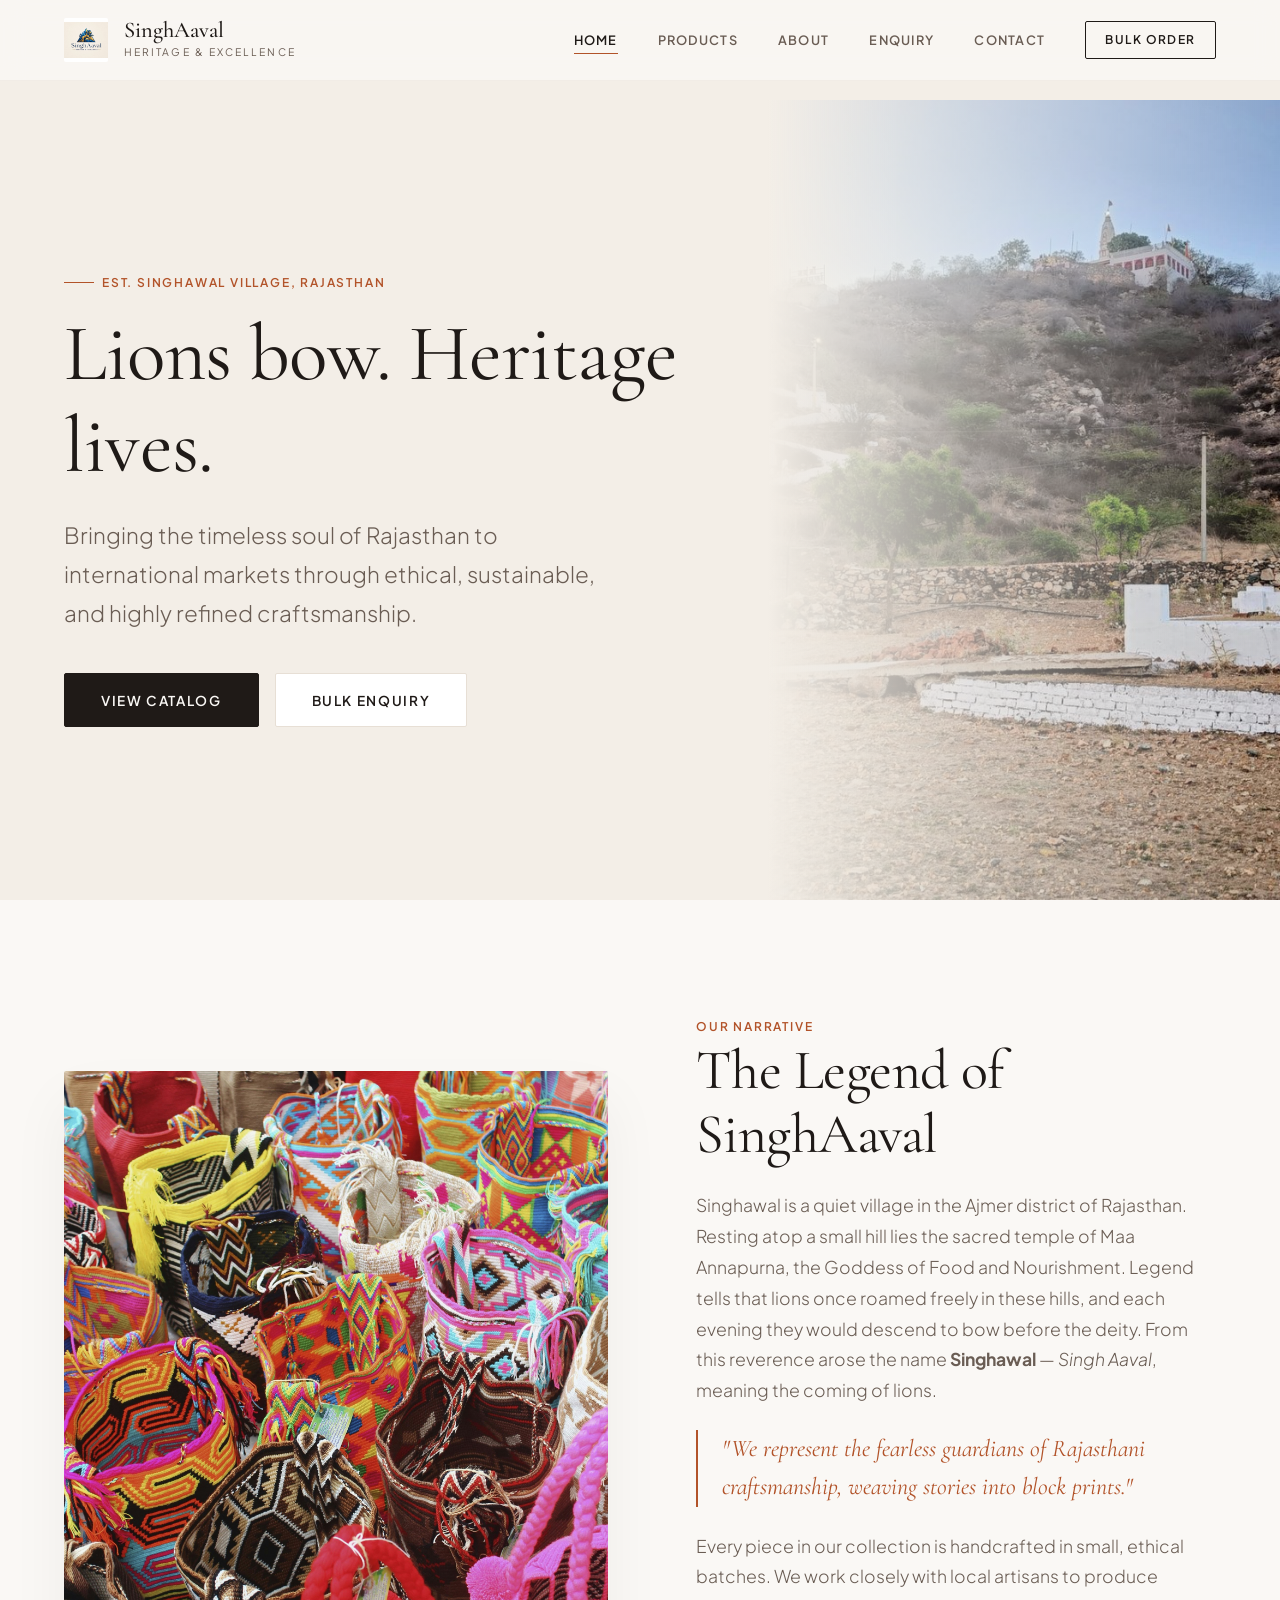
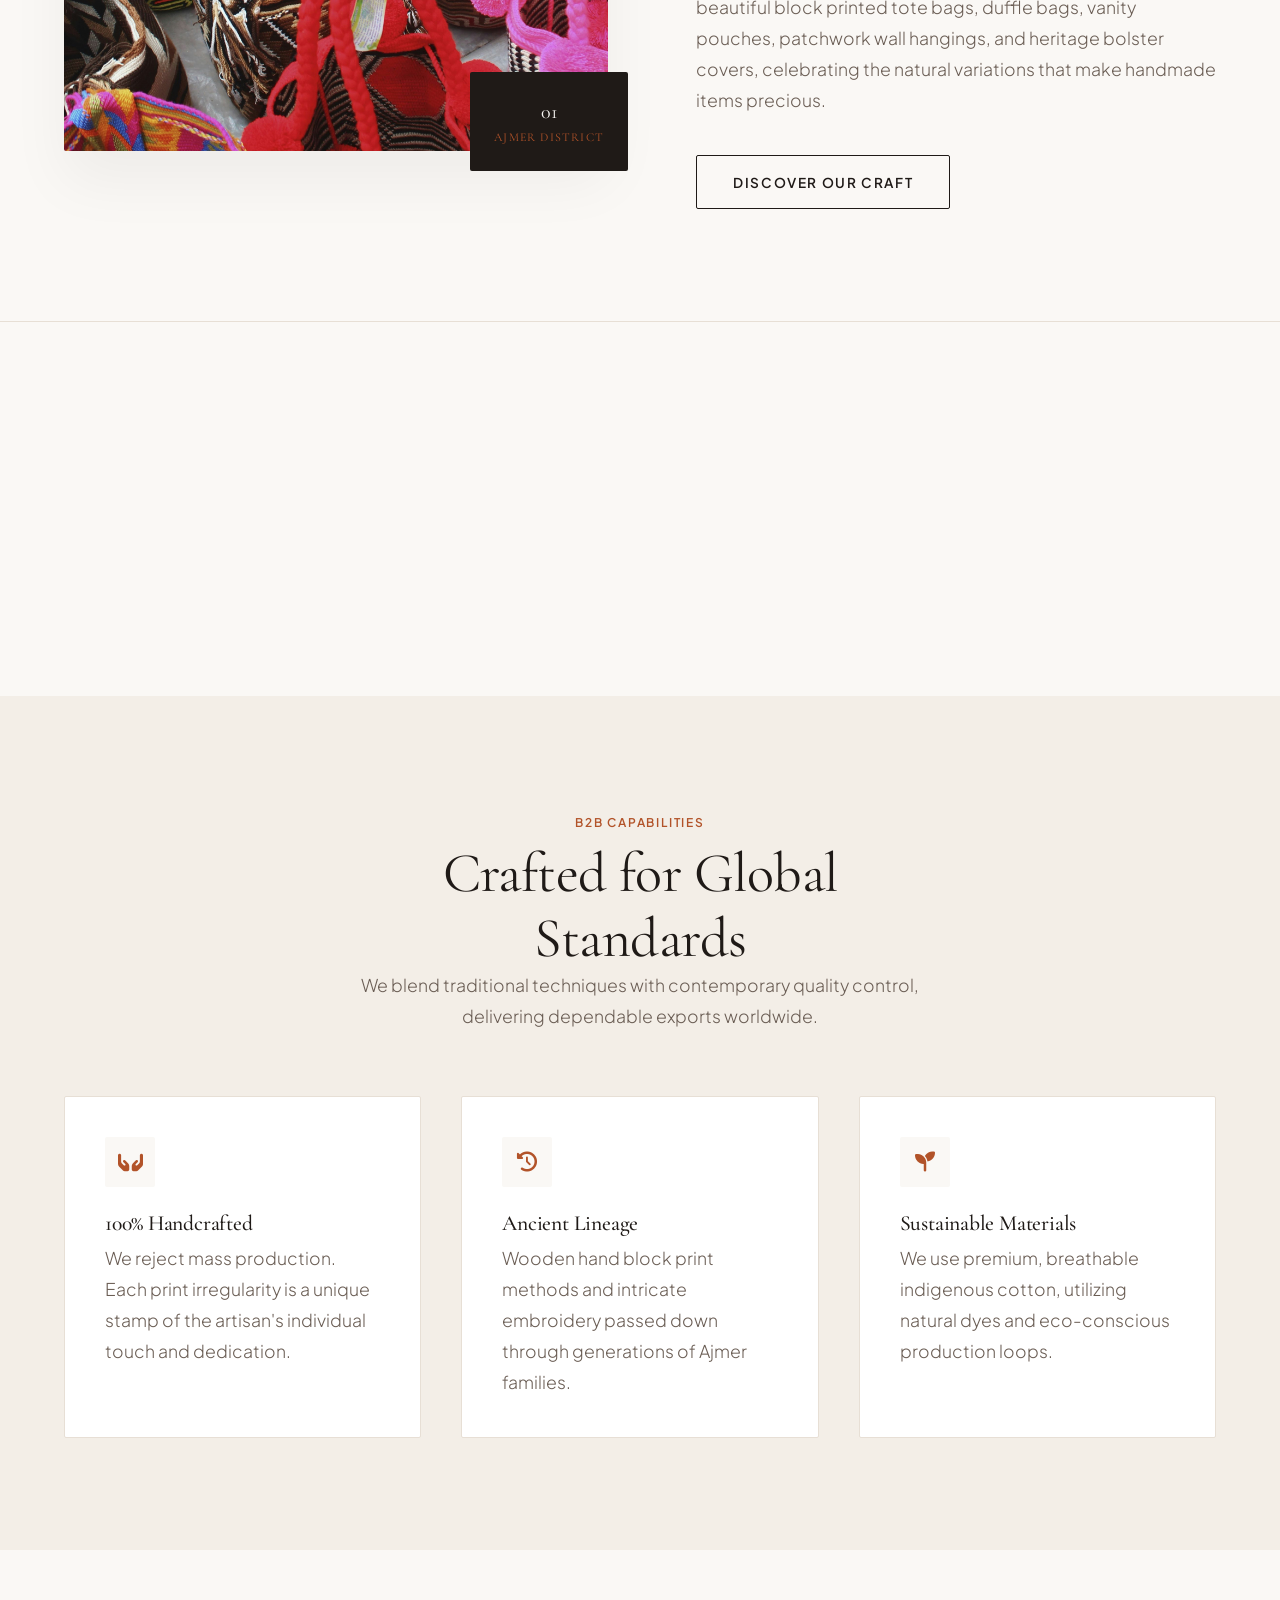
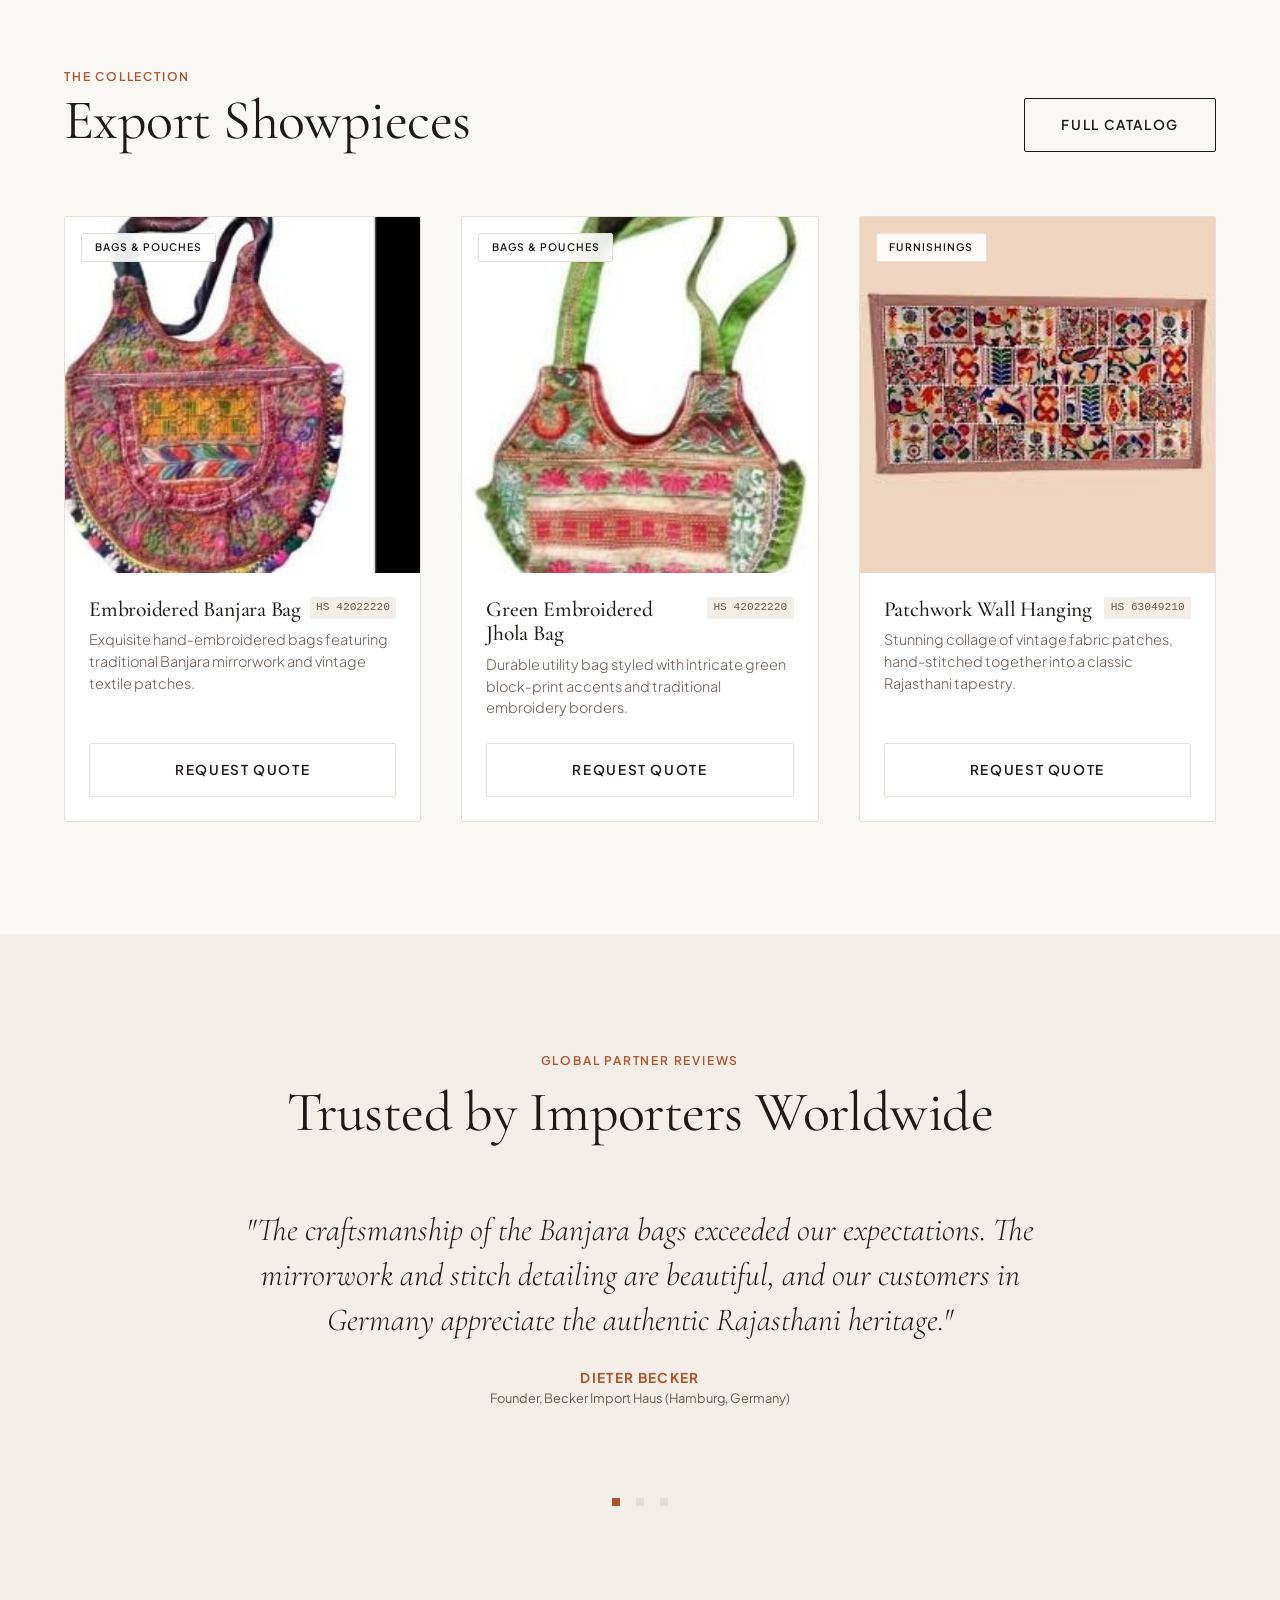
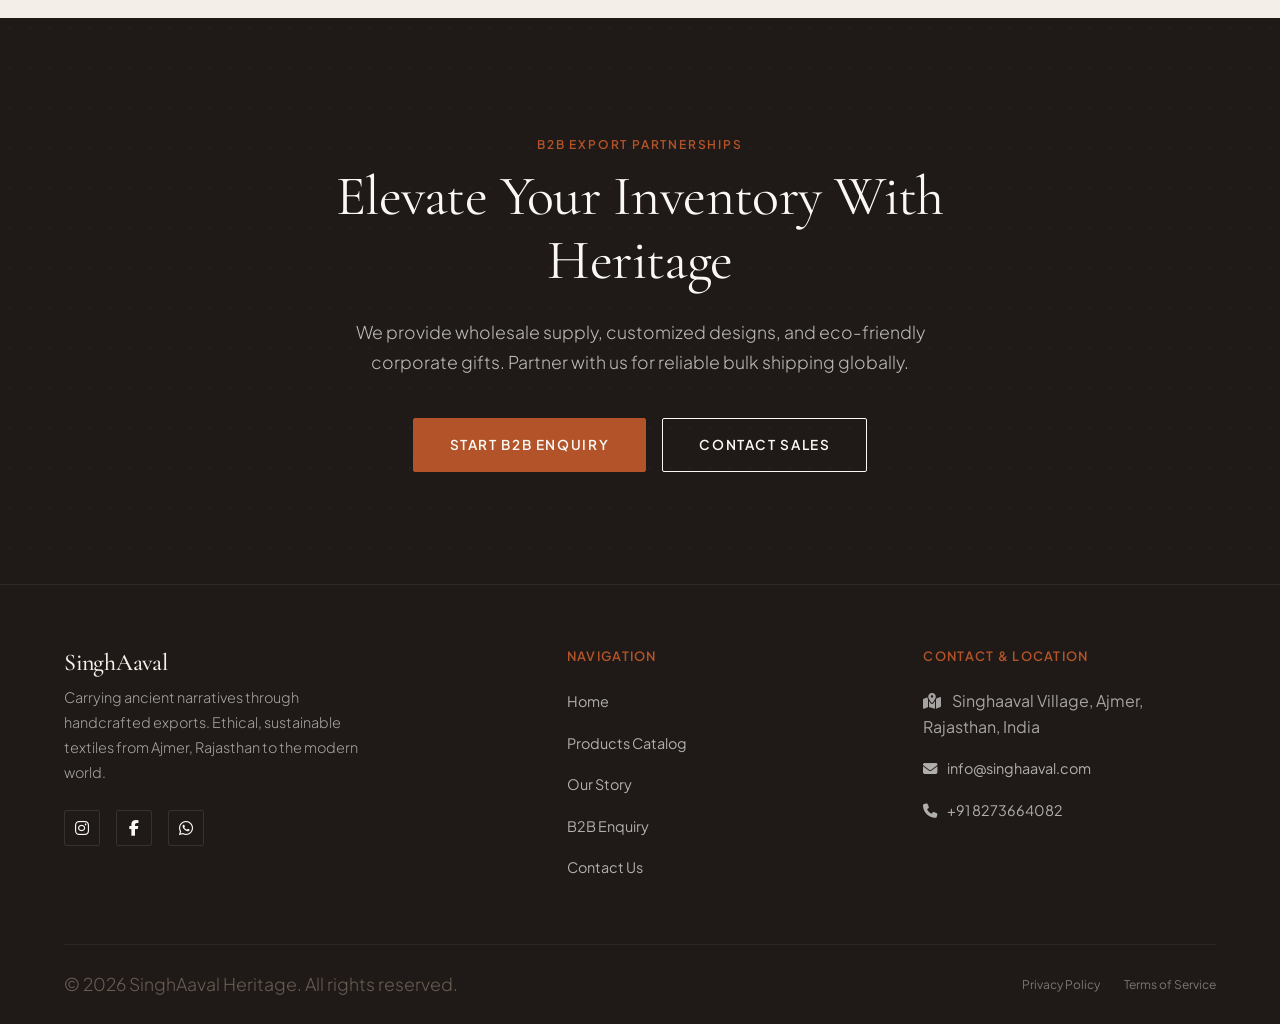
==== commit dfa3bf6e: "feat: Add JSON-LD schema markup for organization and products, enhance enquiry page with structured " ====
--- a/singhaaval.com/index.html
+++ b/singhaaval.com/index.html
@@ -4,7 +4,7 @@
   <meta charset="UTF-8">
   <meta name="viewport" content="width=device-width, initial-scale=1.0">
   <title>SinghAaval Heritage - Artisanal Exports &amp; Fine Textiles</title>
-  <meta name="description" content="Discover exquisite handmade crafts, block prints, and pottery from Rajasthan. Direct B2B exports of heritage pieces.">
+  <meta name="description" content="Discover exquisite handmade crafts, block prints, and patchwork from Rajasthan. Direct B2B exports of heritage pieces.">
 
   <!-- Google Fonts -->
   <link rel="preconnect" href="https://fonts.googleapis.com">
@@ -19,6 +19,31 @@
 
   <!-- Favicon -->
   <link rel="icon" type="image/svg+xml" href="images/27948d4a9efb9ec994b60d3948b1edd2.jpg">
+
+  <!-- JSON-LD Exporter/Organization Schema Markup -->
+  <script type="application/ld+json">
+  {
+    "@context": "https://schema.org",
+    "@type": "Organization",
+    "name": "SinghAaval Heritage",
+    "description": "Premium ethical exporter of handcrafted textiles, block prints, and patchwork wall hangings from Rajasthan, India.",
+    "url": "https://singhaaval.com",
+    "logo": "https://singhaaval.com/images/27948d4a9efb9ec994b60d3948b1edd2.jpg",
+    "contactPoint": {
+      "@type": "ContactPoint",
+      "telephone": "+91-8273664082",
+      "contactType": "sales",
+      "areaServed": "Worldwide",
+      "availableLanguage": ["en", "hi"]
+    },
+    "address": {
+      "@type": "PostalAddress",
+      "addressLocality": "Singhawal Village",
+      "addressRegion": "Rajasthan",
+      "addressCountry": "India"
+    }
+  }
+  </script>
 </head>
 <body>
 
@@ -105,6 +130,26 @@
       </div>
     </section>
 
+    <!-- B2B Export Statistics Section -->
+    <section class="section stats-section reveal">
+      <div class="container">
+        <div class="stats-grid">
+          <div class="stat-item">
+            <div class="stat-number">15+</div>
+            <div class="stat-label">Countries Exported To</div>
+          </div>
+          <div class="stat-item">
+            <div class="stat-number">120+</div>
+            <div class="stat-label">Artisan Families Supported</div>
+          </div>
+          <div class="stat-item">
+            <div class="stat-number">100%</div>
+            <div class="stat-label">Sustainable Raw Cotton</div>
+          </div>
+        </div>
+      </div>
+    </section>
+
     <!-- Why Choose Us / Features -->
     <section class="section features reveal">
       <div class="container">
@@ -204,6 +249,44 @@
               </div>
             </div>
           </article>
+        </div>
+      </div>
+    </section>
+
+    <!-- Testimonials Slider Section -->
+    <section class="section testimonials reveal">
+      <div class="container">
+        <span class="text-meta">Global Partner Reviews</span>
+        <h2 style="margin-top: var(--space-xs); margin-bottom: var(--space-xl);">Trusted by Importers Worldwide</h2>
+        
+        <div class="testimonial-container">
+          <!-- Slide 1 -->
+          <div class="testimonial-slide active">
+            <p class="testimonial-quote">"The craftsmanship of the Banjara bags exceeded our expectations. The mirrorwork and stitch detailing are beautiful, and our customers in Germany appreciate the authentic Rajasthani heritage."</p>
+            <div class="testimonial-author">Dieter Becker</div>
+            <div class="testimonial-company">Founder, Becker Import Haus (Hamburg, Germany)</div>
+          </div>
+          
+          <!-- Slide 2 -->
+          <div class="testimonial-slide">
+            <p class="testimonial-quote">"SinghAaval has been a highly reliable partner. Their communication is swift, and they handle all the export documentation and HS code categorizations perfectly. Standard air shipping arrived ahead of schedule."</p>
+            <div class="testimonial-author">Sarah Jenkins</div>
+            <div class="testimonial-company">Lead Buyer, Jenkins &amp; Co. (New York, USA)</div>
+          </div>
+          
+          <!-- Slide 3 -->
+          <div class="testimonial-slide">
+            <p class="testimonial-quote">"We've sourced sustainable cotton patchwork hangings for over three years. Every batch represents the raw, hand-carved block printing perfectly. Ethical wages and direct artisan links are a huge plus."</p>
+            <div class="testimonial-author">Yuki Tanaka</div>
+            <div class="testimonial-company">Director of Sourcing, Tanaka Lifestyle (Tokyo, Japan)</div>
+          </div>
+        </div>
+        
+        <!-- Testimonial Dots Navigation -->
+        <div class="testimonial-nav">
+          <span class="testimonial-dot active"></span>
+          <span class="testimonial-dot"></span>
+          <span class="testimonial-dot"></span>
         </div>
       </div>
     </section>
--- a/singhaaval.com/css/styles.css
+++ b/singhaaval.com/css/styles.css
@@ -1074,9 +1074,292 @@
     gap: var(--space-lg);
   }
   
-  .footer-bottom {
-    flex-direction: column;
-    gap: var(--space-sm);
-    text-align: center;
+  }
+}
+
+/* ==========================================================================
+   12. Phase 2: Enhanced Interactions, Modal & Testimonials
+   ========================================================================== */
+
+/* Hero Parallax Container adjustments */
+.hero {
+  perspective: 1px;
+  overflow: hidden;
+}
+
+.hero-image-wrap img {
+  will-change: transform;
+  transform-origin: center center;
+}
+
+/* Stats Counter Styles */
+.stats-section {
+  border-top: 1px solid var(--border-light);
+  border-bottom: 1px solid var(--border-light);
+  background-color: var(--surface);
+}
+
+.stats-grid {
+  display: grid;
+  grid-template-columns: repeat(3, 1fr);
+  text-align: center;
+  gap: var(--space-lg);
+}
+
+.stat-item {
+  padding: var(--space-md) 0;
+}
+
+.stat-number {
+  font-family: var(--font-display);
+  font-size: clamp(3rem, 6vw, 4.5rem);
+  color: var(--accent);
+  line-height: 1;
+  margin-bottom: var(--space-xs);
+}
+
+.stat-label {
+  font-size: 0.75rem;
+  text-transform: uppercase;
+  letter-spacing: 0.15em;
+  font-weight: 700;
+  color: var(--text-secondary);
+}
+
+/* Testimonial Slider Styles */
+.testimonials {
+  background-color: var(--bg-secondary);
+  text-align: center;
+}
+
+.testimonial-container {
+  max-width: 800px;
+  margin: 0 auto;
+  position: relative;
+  min-height: 250px;
+}
+
+.testimonial-slide {
+  position: absolute;
+  inset: 0;
+  opacity: 0;
+  visibility: hidden;
+  transition: opacity var(--duration-normal) var(--transition-smooth),
+              visibility var(--duration-normal) var(--transition-smooth);
+}
+
+.testimonial-slide.active {
+  position: relative;
+  opacity: 1;
+  visibility: visible;
+}
+
+.testimonial-quote {
+  font-family: var(--font-display);
+  font-size: clamp(1.4rem, 2.5vw, 2rem);
+  line-height: 1.4;
+  color: var(--text-primary);
+  font-style: italic;
+  margin-bottom: var(--space-md);
+}
+
+.testimonial-author {
+  font-size: 0.85rem;
+  text-transform: uppercase;
+  letter-spacing: 0.1em;
+  font-weight: 700;
+  color: var(--accent);
+}
+
+.testimonial-company {
+  font-size: 0.8rem;
+  color: var(--text-secondary);
+}
+
+.testimonial-nav {
+  display: flex;
+  justify-content: center;
+  gap: var(--space-sm);
+  margin-top: var(--space-lg);
+}
+
+.testimonial-dot {
+  width: 8px;
+  height: 8px;
+  border-radius: var(--radius-full);
+  background-color: var(--border-light);
+  cursor: pointer;
+  transition: background-color var(--duration-fast) var(--transition-smooth);
+}
+
+.testimonial-dot.active {
+  background-color: var(--accent);
+}
+
+/* Dynamic Modal Overlays */
+.modal-overlay {
+  position: fixed;
+  inset: 0;
+  background-color: rgba(26, 22, 19, 0.45);
+  backdrop-filter: blur(12px);
+  -webkit-backdrop-filter: blur(12px);
+  z-index: 2000;
+  display: flex;
+  align-items: center;
+  justify-content: center;
+  opacity: 0;
+  visibility: hidden;
+  transition: opacity var(--duration-normal) var(--transition-smooth),
+              visibility var(--duration-normal) var(--transition-smooth);
+  padding: var(--space-md);
+}
+
+.modal-overlay.open {
+  opacity: 1;
+  visibility: visible;
+}
+
+.modal-card {
+  background-color: var(--bg-primary);
+  border: 1px solid var(--border-light);
+  border-radius: var(--radius-sm);
+  width: 100%;
+  max-width: 850px;
+  max-height: 90vh;
+  overflow-y: auto;
+  position: relative;
+  box-shadow: 0 50px 100px rgba(0, 0, 0, 0.15);
+  transform: translateY(30px);
+  transition: transform var(--duration-normal) var(--transition-smooth);
+}
+
+.modal-overlay.open .modal-card {
+  transform: translateY(0);
+}
+
+.modal-close-btn {
+  position: absolute;
+  top: var(--space-md);
+  right: var(--space-md);
+  font-size: 1.5rem;
+  color: var(--text-primary);
+  background-color: var(--surface);
+  border: 1px solid var(--border-light);
+  width: 40px;
+  height: 40px;
+  border-radius: var(--radius-full);
+  display: flex;
+  align-items: center;
+  justify-content: center;
+  cursor: pointer;
+  transition: all var(--duration-fast) var(--transition-smooth);
+  z-index: 10;
+}
+
+.modal-close-btn:hover {
+  background-color: var(--text-primary);
+  color: var(--text-light);
+  border-color: var(--text-primary);
+}
+
+.modal-content-grid {
+  display: grid;
+  grid-template-columns: 1fr 1fr;
+  min-height: 450px;
+}
+
+.modal-image-pane {
+  background-color: var(--bg-secondary);
+  position: relative;
+  overflow: hidden;
+  display: flex;
+  align-items: center;
+  justify-content: center;
+}
+
+.modal-image-pane img {
+  width: 100%;
+  height: 100%;
+  object-fit: cover;
+}
+
+.modal-info-pane {
+  padding: var(--space-lg);
+  display: flex;
+  flex-direction: column;
+  justify-content: space-between;
+}
+
+.modal-spec-list {
+  list-style: none;
+  margin: var(--space-md) 0;
+}
+
+.modal-spec-list li {
+  display: flex;
+  justify-content: space-between;
+  padding: 0.6rem 0;
+  border-bottom: 1px solid var(--border-light);
+  font-size: 0.9rem;
+}
+
+.modal-spec-list li span:first-child {
+  font-weight: 600;
+  color: var(--text-primary);
+}
+
+.modal-spec-list li span:last-child {
+  color: var(--text-secondary);
+}
+
+/* Card Hover Enhancements */
+.product-card {
+  position: relative;
+}
+
+.product-quick-view {
+  position: absolute;
+  top: 50%;
+  left: 50%;
+  transform: translate(-50%, -30%);
+  background-color: var(--surface);
+  color: var(--text-primary);
+  border: 1px solid var(--text-primary);
+  padding: 0.6rem 1.2rem;
+  font-size: 0.75rem;
+  font-weight: 600;
+  text-transform: uppercase;
+  letter-spacing: 0.1em;
+  opacity: 0;
+  visibility: hidden;
+  transition: all var(--duration-fast) var(--transition-smooth);
+  cursor: pointer;
+  z-index: 3;
+}
+
+.product-card:hover .product-quick-view {
+  opacity: 1;
+  visibility: visible;
+  transform: translate(-50%, -50%);
+}
+
+.product-quick-view:hover {
+  background-color: var(--text-primary);
+  color: var(--text-light);
+}
+
+/* Responsive modal override */
+@media (max-width: 768px) {
+  .modal-content-grid {
+    grid-template-columns: 1fr;
+  }
+  
+  .modal-image-pane {
+    height: 250px;
+  }
+  
+  .stats-grid {
+    grid-template-columns: 1fr;
+    gap: var(--space-md);
   }
 }
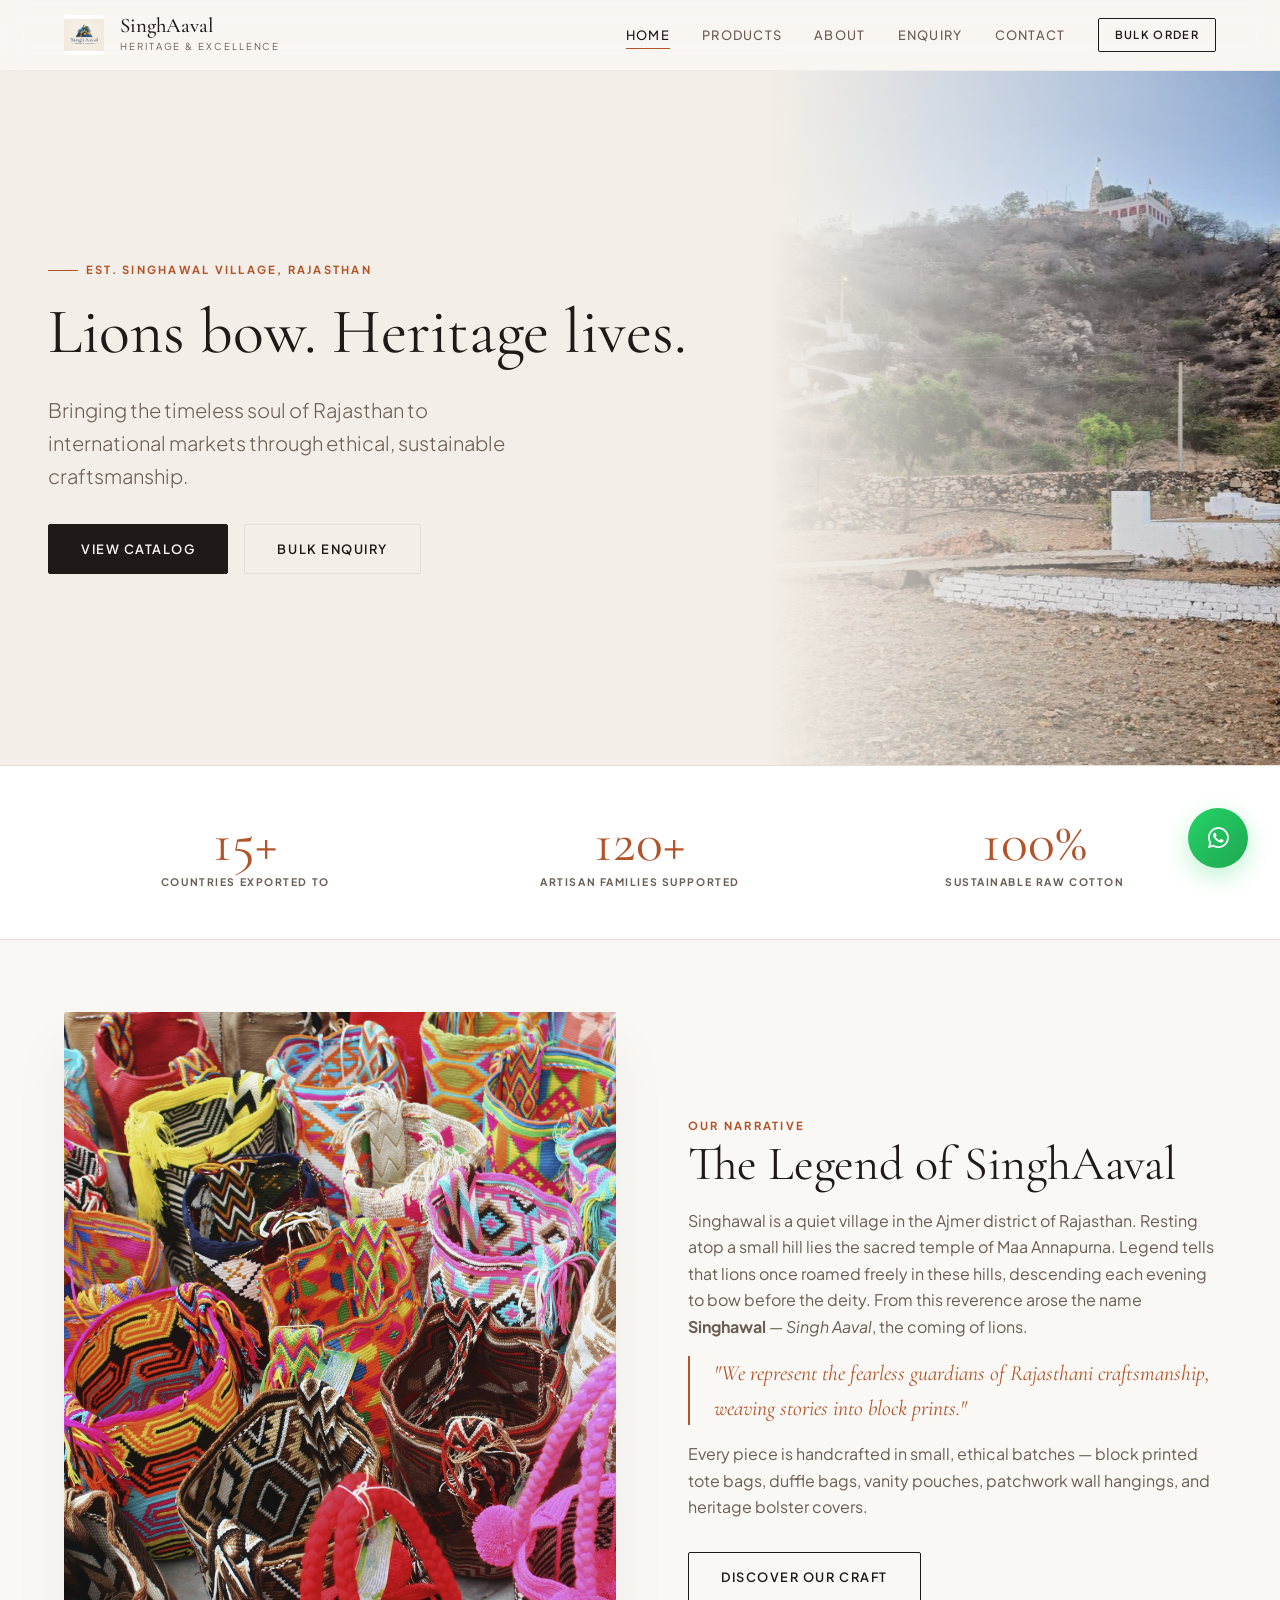
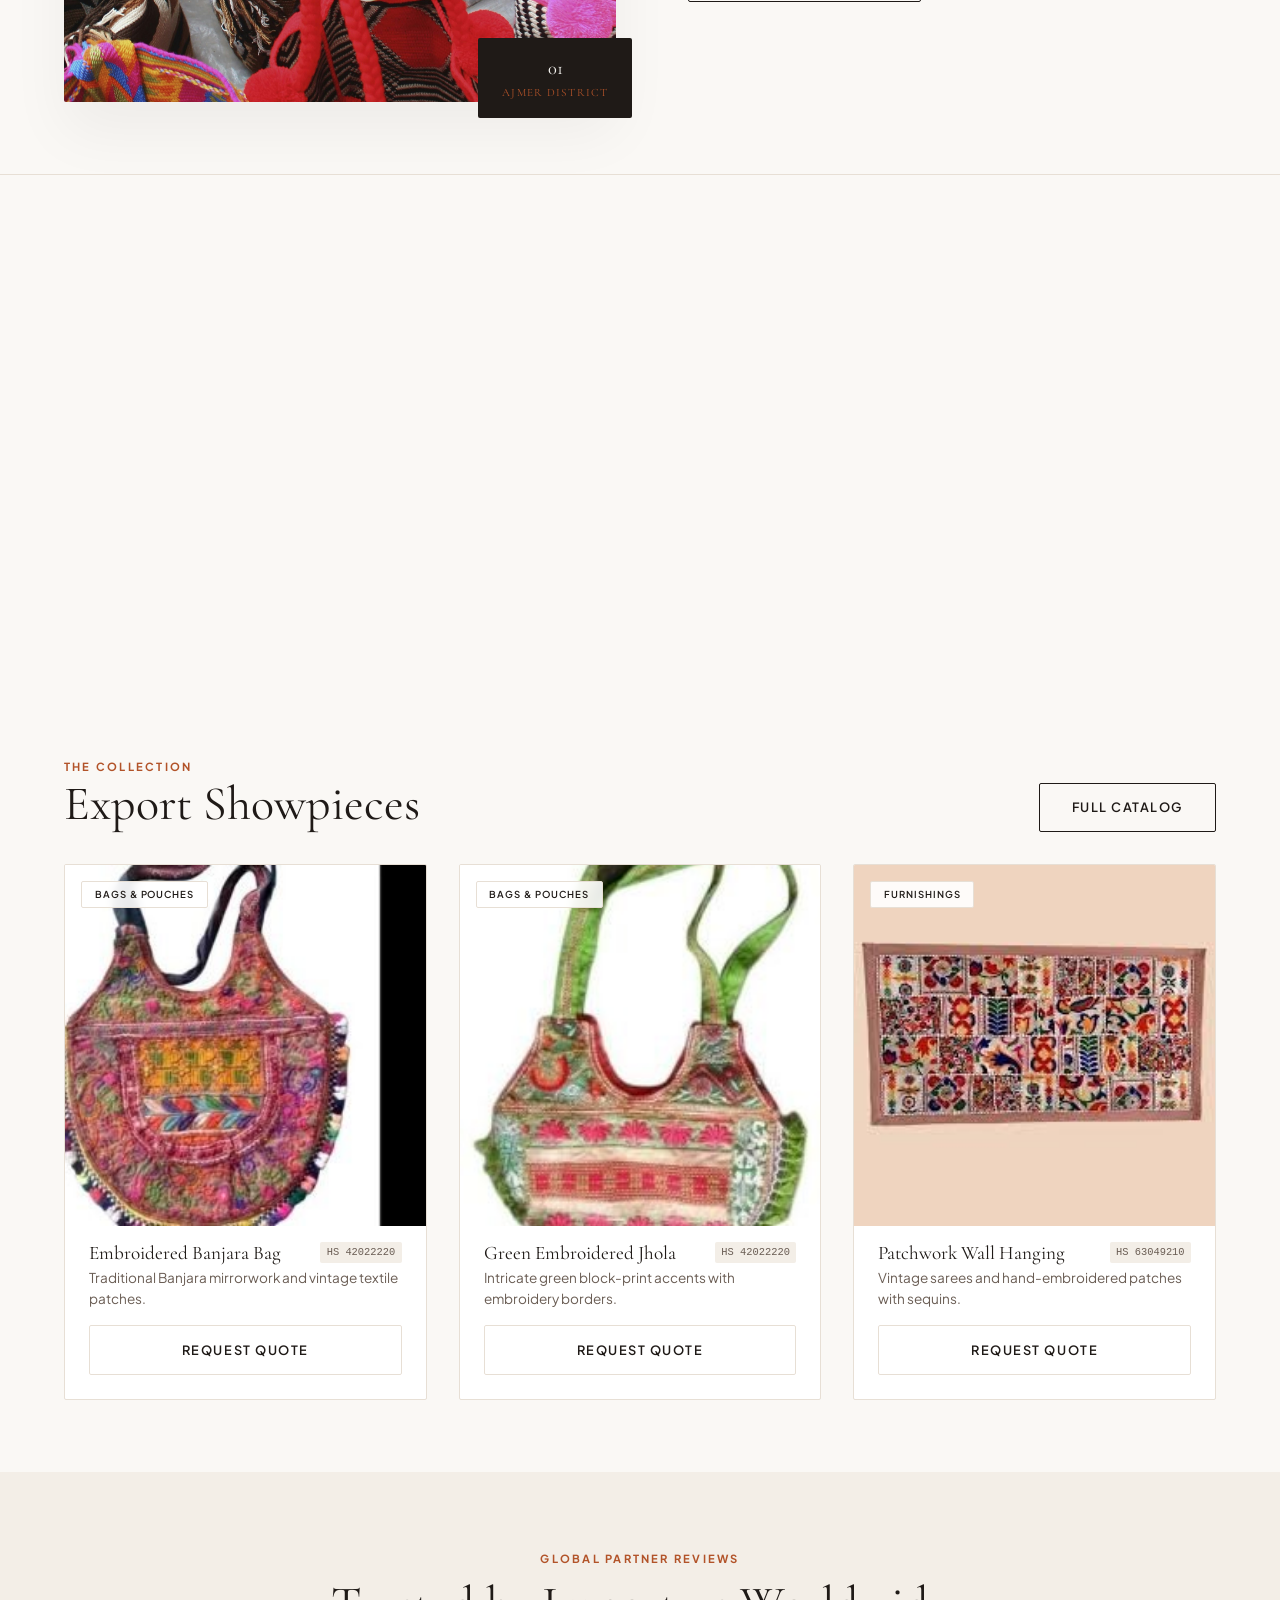
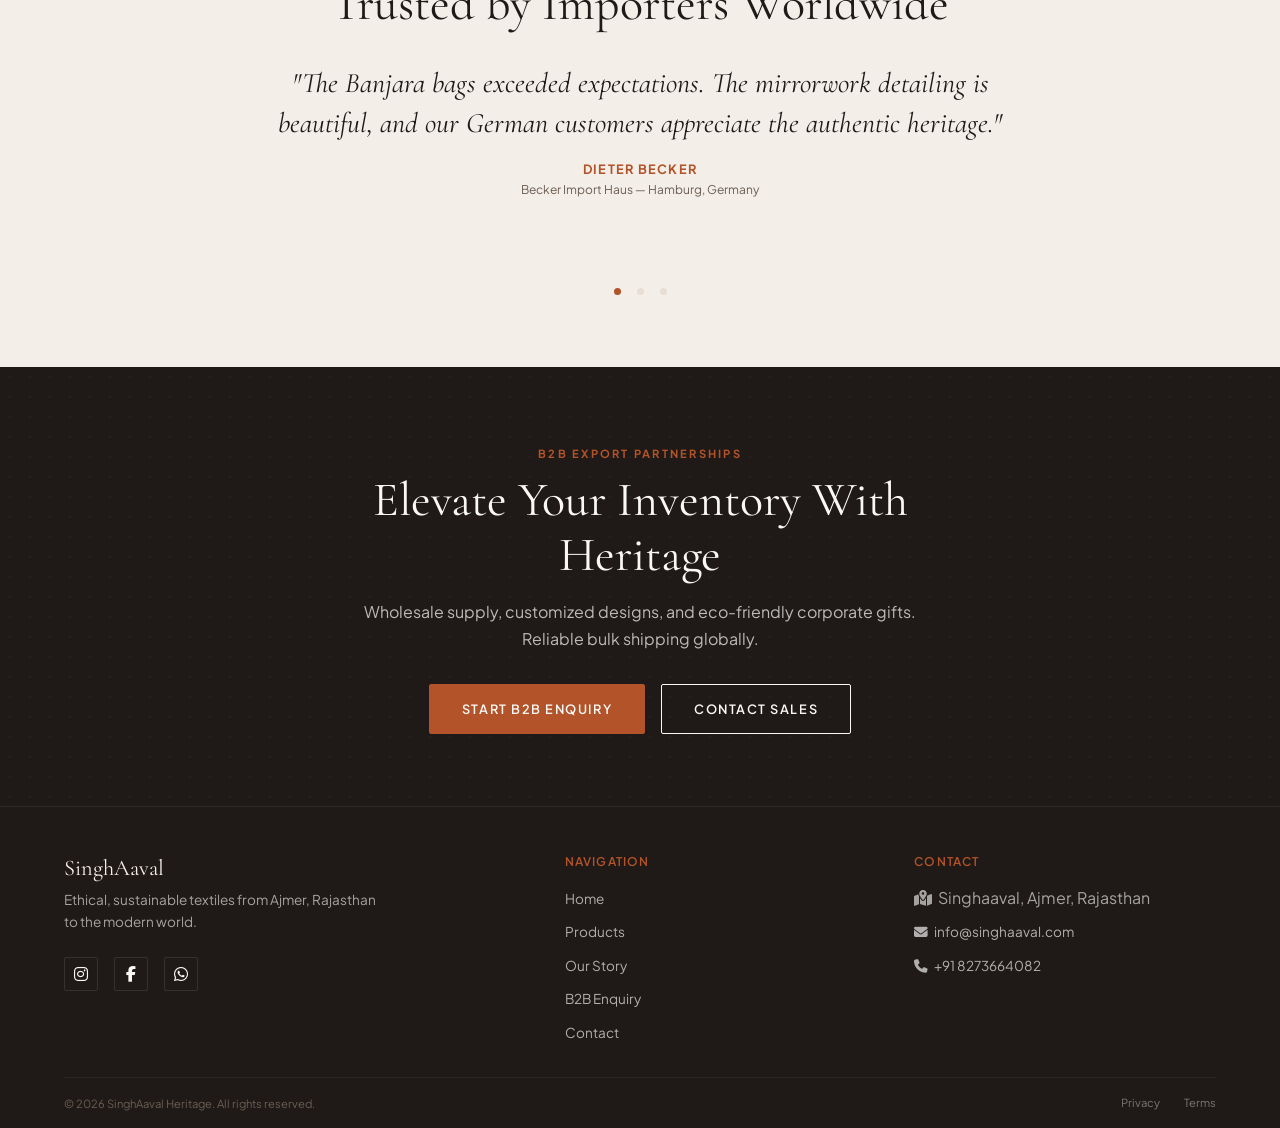
==== commit dbfc786c: "Refactor products.html for improved UX and SEO; add new products, enhance mobile responsiveness, and" ====
--- a/singhaaval.com/index.html
+++ b/singhaaval.com/index.html
@@ -6,21 +6,13 @@
   <title>SinghAaval Heritage - Artisanal Exports &amp; Fine Textiles</title>
   <meta name="description" content="Discover exquisite handmade crafts, block prints, and patchwork from Rajasthan. Direct B2B exports of heritage pieces.">
 
-  <!-- Google Fonts -->
   <link rel="preconnect" href="https://fonts.googleapis.com">
   <link rel="preconnect" href="https://fonts.gstatic.com" crossorigin>
   <link href="https://fonts.googleapis.com/css2?family=Cormorant+Garamond:ital,wght@0,300;0,400;0,500;0,600;0,700;1,300;1,400;1,500&family=Plus+Jakarta+Sans:wght@300;400;500;600;700&display=swap" rel="stylesheet">
-
-  <!-- FontAwesome for clean icons -->
   <link rel="stylesheet" href="https://cdnjs.cloudflare.com/ajax/libs/font-awesome/6.4.0/css/all.min.css">
-
-  <!-- Custom Styles -->
   <link rel="stylesheet" href="css/styles.css">
-
-  <!-- Favicon -->
   <link rel="icon" type="image/svg+xml" href="images/27948d4a9efb9ec994b60d3948b1edd2.jpg">
 
-  <!-- JSON-LD Exporter/Organization Schema Markup -->
   <script type="application/ld+json">
   {
     "@context": "https://schema.org",
@@ -47,7 +39,7 @@
 </head>
 <body>
 
-  <!-- Global Header -->
+  <!-- Header -->
   <header class="header">
     <div class="container">
       <div class="header-inner">
@@ -58,45 +50,39 @@
             <span class="logo-subtitle">Heritage &amp; Excellence</span>
           </div>
         </a>
-
         <nav class="nav">
           <a href="index.html" class="nav-link active">Home</a>
           <a href="products.html" class="nav-link">Products</a>
           <a href="about.html" class="nav-link">About</a>
           <a href="enquiry.html" class="nav-link">Enquiry</a>
           <a href="contact.html" class="nav-link">Contact</a>
-          <a href="enquiry.html" class="btn btn-outline" style="padding: 0.5rem 1.2rem; font-size: 0.75rem;">Bulk Order</a>
+          <a href="enquiry.html" class="btn btn-outline" style="padding:0.45rem 1rem;font-size:0.7rem;">Bulk Order</a>
         </nav>
-
-        <div class="mobile-toggle">
-          <i class="fa-solid fa-bars-staggered"></i>
-        </div>
+        <div class="mobile-toggle"><i class="fa-solid fa-bars-staggered"></i></div>
       </div>
     </div>
   </header>
 
-  <!-- Mobile Menu Overlay -->
+  <!-- Mobile Menu -->
   <div class="mobile-menu">
-    <div class="mobile-menu-close">
-      <i class="fa-solid fa-xmark"></i>
-    </div>
+    <div class="mobile-menu-close"><i class="fa-solid fa-xmark"></i></div>
     <a href="index.html">Home</a>
     <a href="products.html">Products</a>
     <a href="about.html">About</a>
     <a href="enquiry.html">Enquiry</a>
     <a href="contact.html">Contact</a>
-    <a href="enquiry.html" class="btn btn-primary" style="margin-top: var(--space-md);">Bulk Order</a>
+    <a href="enquiry.html" class="btn btn-primary" style="margin-top:var(--space-md);">Bulk Order</a>
   </div>
 
   <main>
-    <!-- Hero Section -->
+    <!-- Hero — Compact 85vh -->
     <section class="hero">
       <div class="hero-content">
         <div class="hero-meta text-meta">Est. Singhawal Village, Rajasthan</div>
         <h1>Lions bow. Heritage lives.</h1>
-        <p class="hero-tagline">Bringing the timeless soul of Rajasthan to international markets through ethical, sustainable, and highly refined craftsmanship.</p>
+        <p class="hero-tagline">Bringing the timeless soul of Rajasthan to international markets through ethical, sustainable craftsmanship.</p>
         <div class="hero-actions">
-          <a href="products.html" class="btn btn-primary">View Catalog</a>
+          <a href="products.html" class="btn btn-primary"><span>View Catalog</span></a>
           <a href="enquiry.html" class="btn btn-secondary">Bulk Enquiry</a>
         </div>
       </div>
@@ -106,12 +92,32 @@
       </div>
     </section>
 
-    <!-- Editorial Story Section -->
+    <!-- Stats Bar — Compact, no extra section padding -->
+    <section class="stats-section">
+      <div class="container">
+        <div class="stats-grid" style="padding:var(--space-lg) 0;">
+          <div class="stat-item">
+            <div class="stat-number">15+</div>
+            <div class="stat-label">Countries Exported To</div>
+          </div>
+          <div class="stat-item">
+            <div class="stat-number">120+</div>
+            <div class="stat-label">Artisan Families Supported</div>
+          </div>
+          <div class="stat-item">
+            <div class="stat-number">100%</div>
+            <div class="stat-label">Sustainable Raw Cotton</div>
+          </div>
+        </div>
+      </div>
+    </section>
+
+    <!-- Story — Tighter -->
     <section class="section story reveal">
       <div class="container">
         <div class="story-grid">
           <div class="story-image-container">
-            <img src="images/photo-1578600925690-475b43519813.jpg" alt="Artisan hand block printing fabric">
+            <img src="images/photo-1578600925690-475b43519813.jpg" alt="Artisan hand block printing fabric" loading="lazy">
             <div class="story-image-badge">
               01 <span>Ajmer District</span>
             </div>
@@ -119,72 +125,45 @@
           <div class="story-info">
             <span class="text-meta">Our Narrative</span>
             <h2>The Legend of SinghAaval</h2>
-            <p>Singhawal is a quiet village in the Ajmer district of Rajasthan. Resting atop a small hill lies the sacred temple of Maa Annapurna, the Goddess of Food and Nourishment. Legend tells that lions once roamed freely in these hills, and each evening they would descend to bow before the deity. From this reverence arose the name <strong>Singhawal</strong> &mdash; <em>Singh Aaval</em>, meaning the coming of lions.</p>
+            <p>Singhawal is a quiet village in the Ajmer district of Rajasthan. Resting atop a small hill lies the sacred temple of Maa Annapurna. Legend tells that lions once roamed freely in these hills, descending each evening to bow before the deity. From this reverence arose the name <strong>Singhawal</strong> &mdash; <em>Singh Aaval</em>, the coming of lions.</p>
             <div class="story-quote">
               "We represent the fearless guardians of Rajasthani craftsmanship, weaving stories into block prints."
             </div>
-            <p>Every piece in our collection is handcrafted in small, ethical batches. We work closely with local artisans to produce beautiful block printed tote bags, duffle bags, vanity pouches, patchwork wall hangings, and heritage bolster covers, celebrating the natural variations that make handmade items precious.</p>
-            <a href="about.html" class="btn btn-outline" style="margin-top: var(--space-sm);">Discover Our Craft</a>
-          </div>
-        </div>
-      </div>
-    </section>
-
-    <!-- B2B Export Statistics Section -->
-    <section class="section stats-section reveal">
-      <div class="container">
-        <div class="stats-grid">
-          <div class="stat-item">
-            <div class="stat-number">15+</div>
-            <div class="stat-label">Countries Exported To</div>
-          </div>
-          <div class="stat-item">
-            <div class="stat-number">120+</div>
-            <div class="stat-label">Artisan Families Supported</div>
-          </div>
-          <div class="stat-item">
-            <div class="stat-number">100%</div>
-            <div class="stat-label">Sustainable Raw Cotton</div>
-          </div>
-        </div>
-      </div>
-    </section>
-
-    <!-- Why Choose Us / Features -->
+            <p>Every piece is handcrafted in small, ethical batches — block printed tote bags, duffle bags, vanity pouches, patchwork wall hangings, and heritage bolster covers.</p>
+            <a href="about.html" class="btn btn-outline" style="margin-top:var(--space-sm);">Discover Our Craft</a>
+          </div>
+        </div>
+      </div>
+    </section>
+
+    <!-- Features — Compact -->
     <section class="section features reveal">
       <div class="container">
         <div class="features-header">
           <span class="text-meta">B2B Capabilities</span>
           <h2>Crafted for Global Standards</h2>
-          <p>We blend traditional techniques with contemporary quality control, delivering dependable exports worldwide.</p>
         </div>
         <div class="features-list">
           <div class="feature-item">
-            <div class="feature-icon-wrap">
-              <i class="fa-solid fa-hands-holding"></i>
-            </div>
+            <div class="feature-icon-wrap"><i class="fa-solid fa-hands-holding"></i></div>
             <h3>100% Handcrafted</h3>
-            <p>We reject mass production. Each print irregularity is a unique stamp of the artisan's individual touch and dedication.</p>
+            <p>Each print irregularity is a unique stamp of the artisan's individual touch.</p>
           </div>
           <div class="feature-item">
-            <div class="feature-icon-wrap">
-              <i class="fa-solid fa-clock-rotate-left"></i>
-            </div>
+            <div class="feature-icon-wrap"><i class="fa-solid fa-clock-rotate-left"></i></div>
             <h3>Ancient Lineage</h3>
-            <p>Wooden hand block print methods and intricate embroidery passed down through generations of Ajmer families.</p>
+            <p>Block print methods and embroidery passed down through generations of Ajmer families.</p>
           </div>
           <div class="feature-item">
-            <div class="feature-icon-wrap">
-              <i class="fa-solid fa-seedling"></i>
-            </div>
+            <div class="feature-icon-wrap"><i class="fa-solid fa-seedling"></i></div>
             <h3>Sustainable Materials</h3>
-            <p>We use premium, breathable indigenous cotton, utilizing natural dyes and eco-conscious production loops.</p>
-          </div>
-        </div>
-      </div>
-    </section>
-
-    <!-- Featured Products -->
+            <p>Premium indigenous cotton with natural dyes and eco-conscious production loops.</p>
+          </div>
+        </div>
+      </div>
+    </section>
+
+    <!-- Featured Products — Compact -->
     <section class="section products reveal">
       <div class="container">
         <div class="products-header">
@@ -194,12 +173,10 @@
           </div>
           <a href="products.html" class="btn btn-outline">Full Catalog</a>
         </div>
-        
         <div class="products-grid">
-          <!-- Product 1 -->
           <article class="product-card">
             <div class="product-image-container">
-              <img src="images/5ebb64662decea6c25e7e3edf3c9f9cf.jpg" alt="Embroidered Banjara Bag">
+              <img src="images/5ebb64662decea6c25e7e3edf3c9f9cf.jpg" alt="Embroidered Banjara Bag" loading="lazy">
               <span class="product-tag">Bags &amp; Pouches</span>
             </div>
             <div class="product-details">
@@ -207,35 +184,33 @@
                 <h3 class="product-title">Embroidered Banjara Bag</h3>
                 <span class="product-hs">HS 42022220</span>
               </div>
-              <p class="product-desc">Exquisite hand-embroidered bags featuring traditional Banjara mirrorwork and vintage textile patches.</p>
+              <p class="product-desc">Traditional Banjara mirrorwork and vintage textile patches.</p>
               <div class="product-actions">
                 <a href="enquiry.html?product=banjara-bag" class="btn btn-secondary">Request Quote</a>
               </div>
             </div>
           </article>
 
-          <!-- Product 2 -->
           <article class="product-card">
             <div class="product-image-container">
-              <img src="images/0a22ab97fdf50e6cb620c059aadbd80c.jpg" alt="Green Embroidered Jhola Bag">
+              <img src="images/0a22ab97fdf50e6cb620c059aadbd80c.jpg" alt="Green Embroidered Jhola Bag" loading="lazy">
               <span class="product-tag">Bags &amp; Pouches</span>
             </div>
             <div class="product-details">
               <div class="product-meta-header">
-                <h3 class="product-title">Green Embroidered Jhola Bag</h3>
+                <h3 class="product-title">Green Embroidered Jhola</h3>
                 <span class="product-hs">HS 42022220</span>
               </div>
-              <p class="product-desc">Durable utility bag styled with intricate green block-print accents and traditional embroidery borders.</p>
+              <p class="product-desc">Intricate green block-print accents with embroidery borders.</p>
               <div class="product-actions">
                 <a href="enquiry.html?product=jhola-bag" class="btn btn-secondary">Request Quote</a>
               </div>
             </div>
           </article>
 
-          <!-- Product 3 -->
           <article class="product-card">
             <div class="product-image-container">
-              <img src="images/0a1a0dc0ef8e8c07716355d7bedc8204.jpg" alt="Patchwork Wall Hanging">
+              <img src="images/0a1a0dc0ef8e8c07716355d7bedc8204.jpg" alt="Patchwork Wall Hanging" loading="lazy">
               <span class="product-tag">Furnishings</span>
             </div>
             <div class="product-details">
@@ -243,7 +218,7 @@
                 <h3 class="product-title">Patchwork Wall Hanging</h3>
                 <span class="product-hs">HS 63049210</span>
               </div>
-              <p class="product-desc">Stunning collage of vintage fabric patches, hand-stitched together into a classic Rajasthani tapestry.</p>
+              <p class="product-desc">Vintage sarees and hand-embroidered patches with sequins.</p>
               <div class="product-actions">
                 <a href="enquiry.html?product=wall-hanging" class="btn btn-secondary">Request Quote</a>
               </div>
@@ -253,36 +228,28 @@
       </div>
     </section>
 
-    <!-- Testimonials Slider Section -->
+    <!-- Testimonials — Compact -->
     <section class="section testimonials reveal">
       <div class="container">
         <span class="text-meta">Global Partner Reviews</span>
-        <h2 style="margin-top: var(--space-xs); margin-bottom: var(--space-xl);">Trusted by Importers Worldwide</h2>
-        
+        <h2 style="margin-top:var(--space-xs);margin-bottom:var(--space-lg);">Trusted by Importers Worldwide</h2>
         <div class="testimonial-container">
-          <!-- Slide 1 -->
           <div class="testimonial-slide active">
-            <p class="testimonial-quote">"The craftsmanship of the Banjara bags exceeded our expectations. The mirrorwork and stitch detailing are beautiful, and our customers in Germany appreciate the authentic Rajasthani heritage."</p>
+            <p class="testimonial-quote">"The Banjara bags exceeded expectations. The mirrorwork detailing is beautiful, and our German customers appreciate the authentic heritage."</p>
             <div class="testimonial-author">Dieter Becker</div>
-            <div class="testimonial-company">Founder, Becker Import Haus (Hamburg, Germany)</div>
-          </div>
-          
-          <!-- Slide 2 -->
+            <div class="testimonial-company">Becker Import Haus — Hamburg, Germany</div>
+          </div>
           <div class="testimonial-slide">
-            <p class="testimonial-quote">"SinghAaval has been a highly reliable partner. Their communication is swift, and they handle all the export documentation and HS code categorizations perfectly. Standard air shipping arrived ahead of schedule."</p>
+            <p class="testimonial-quote">"Swift communication, perfect HS code documentation, and air shipping arrived ahead of schedule. A highly reliable export partner."</p>
             <div class="testimonial-author">Sarah Jenkins</div>
-            <div class="testimonial-company">Lead Buyer, Jenkins &amp; Co. (New York, USA)</div>
-          </div>
-          
-          <!-- Slide 3 -->
+            <div class="testimonial-company">Jenkins &amp; Co. — New York, USA</div>
+          </div>
           <div class="testimonial-slide">
-            <p class="testimonial-quote">"We've sourced sustainable cotton patchwork hangings for over three years. Every batch represents the raw, hand-carved block printing perfectly. Ethical wages and direct artisan links are a huge plus."</p>
+            <p class="testimonial-quote">"We've sourced sustainable patchwork hangings for three years. Every batch represents raw, hand-carved block printing perfectly."</p>
             <div class="testimonial-author">Yuki Tanaka</div>
-            <div class="testimonial-company">Director of Sourcing, Tanaka Lifestyle (Tokyo, Japan)</div>
-          </div>
-        </div>
-        
-        <!-- Testimonial Dots Navigation -->
+            <div class="testimonial-company">Tanaka Lifestyle — Tokyo, Japan</div>
+          </div>
+        </div>
         <div class="testimonial-nav">
           <span class="testimonial-dot active"></span>
           <span class="testimonial-dot"></span>
@@ -291,63 +258,60 @@
       </div>
     </section>
 
-    <!-- Call To Action -->
+    <!-- CTA — Compact -->
     <section class="section cta reveal">
       <div class="cta-pattern"></div>
       <div class="container">
         <div class="cta-inner">
-          <span class="text-meta" style="color: var(--accent);">B2B Export Partnerships</span>
-          <h2 style="margin-top: var(--space-xs);">Elevate Your Inventory With Heritage</h2>
-          <p>We provide wholesale supply, customized designs, and eco-friendly corporate gifts. Partner with us for reliable bulk shipping globally.</p>
+          <span class="text-meta" style="color:var(--accent);">B2B Export Partnerships</span>
+          <h2 style="margin-top:var(--space-xs);">Elevate Your Inventory With Heritage</h2>
+          <p>Wholesale supply, customized designs, and eco-friendly corporate gifts. Reliable bulk shipping globally.</p>
           <div class="cta-actions">
-            <a href="enquiry.html" class="btn btn-primary" style="background-color: var(--accent); border-color: var(--accent);">Start B2B Enquiry</a>
-            <a href="contact.html" class="btn btn-outline" style="border-color: var(--text-light); color: var(--text-light);">Contact Sales</a>
+            <a href="enquiry.html" class="btn btn-primary" style="background-color:var(--accent);border-color:var(--accent);"><span>Start B2B Enquiry</span></a>
+            <a href="contact.html" class="btn btn-outline" style="border-color:var(--text-light);color:var(--text-light);">Contact Sales</a>
           </div>
         </div>
       </div>
     </section>
   </main>
 
-  <!-- Global Footer -->
+  <!-- Footer -->
   <footer class="footer">
     <div class="container">
       <div class="footer-top">
         <div class="footer-brand">
           <h3>SinghAaval</h3>
-          <p>Carrying ancient narratives through handcrafted exports. Ethical, sustainable textiles from Ajmer, Rajasthan to the modern world.</p>
+          <p>Ethical, sustainable textiles from Ajmer, Rajasthan to the modern world.</p>
           <div class="footer-socials">
             <a href="#" class="social-icon" aria-label="Instagram"><i class="fa-brands fa-instagram"></i></a>
             <a href="#" class="social-icon" aria-label="Facebook"><i class="fa-brands fa-facebook-f"></i></a>
             <a href="https://wa.me/918273664082" class="social-icon" aria-label="WhatsApp"><i class="fa-brands fa-whatsapp"></i></a>
           </div>
         </div>
-        
         <div class="footer-column">
           <h4>Navigation</h4>
           <ul class="footer-links">
             <li><a href="index.html">Home</a></li>
-            <li><a href="products.html">Products Catalog</a></li>
+            <li><a href="products.html">Products</a></li>
             <li><a href="about.html">Our Story</a></li>
             <li><a href="enquiry.html">B2B Enquiry</a></li>
-            <li><a href="contact.html">Contact Us</a></li>
+            <li><a href="contact.html">Contact</a></li>
           </ul>
         </div>
-
         <div class="footer-column">
-          <h4>Contact &amp; Location</h4>
+          <h4>Contact</h4>
           <ul class="footer-links">
-            <li><span style="color: rgba(255,255,255,0.6);"><i class="fa-solid fa-map-location-dot" style="margin-right: 8px;"></i> Singhaaval Village, Ajmer, Rajasthan, India</span></li>
-            <li><a href="mailto:info@singhaaval.com"><i class="fa-solid fa-envelope" style="margin-right: 8px;"></i> info@singhaaval.com</a></li>
-            <li><a href="https://wa.me/918273664082"><i class="fa-solid fa-phone" style="margin-right: 8px;"></i> +91 8273664082</a></li>
+            <li><span style="color:rgba(255,255,255,0.6);"><i class="fa-solid fa-map-location-dot" style="margin-right:6px;"></i>Singhaaval, Ajmer, Rajasthan</span></li>
+            <li><a href="mailto:info@singhaaval.com"><i class="fa-solid fa-envelope" style="margin-right:6px;"></i>info@singhaaval.com</a></li>
+            <li><a href="https://wa.me/918273664082"><i class="fa-solid fa-phone" style="margin-right:6px;"></i>+91 8273664082</a></li>
           </ul>
         </div>
       </div>
-
       <div class="footer-bottom">
         <p>&copy; 2026 SinghAaval Heritage. All rights reserved.</p>
         <div class="footer-bottom-links">
-          <a href="#">Privacy Policy</a>
-          <a href="#">Terms of Service</a>
+          <a href="#">Privacy</a>
+          <a href="#">Terms</a>
         </div>
       </div>
     </div>
--- a/singhaaval.com/css/styles.css
+++ b/singhaaval.com/css/styles.css
@@ -23,31 +23,34 @@
   --font-display: 'Cormorant Garamond', Georgia, serif;
   --font-body: 'Plus Jakarta Sans', system-ui, -apple-system, sans-serif;
   
-  /* Layout Sizing & Spacing */
+  /* Layout Sizing & Spacing — Compact */
   --space-xxs: 0.25rem;
   --space-xs: 0.5rem;
   --space-sm: 1rem;
   --space-md: 1.5rem;
-  --space-lg: 2.5rem;
-  --space-xl: 4rem;
-  --space-xxl: 7rem;
+  --space-lg: 2rem;
+  --space-xl: 3rem;
+  --space-xxl: 4.5rem;
   
   --container-width: 1200px;
   
   /* Transitions */
-  --transition-smooth: cubic-bezier(0.16, 1, 0.3, 1); /* Custom easeOutExpo */
+  --transition-smooth: cubic-bezier(0.16, 1, 0.3, 1);
   --duration-fast: 0.25s;
   --duration-normal: 0.45s;
   --duration-slow: 0.8s;
   
   /* Borders */
-  --radius-none: 0px; /* Minimalist sharp/semi-sharp design */
+  --radius-none: 0px;
   --radius-sm: 2px;
   --radius-md: 4px;
   --radius-lg: 8px;
-}
-
-/* 1. Global Reset & Base Styles */
+  --radius-full: 50%;
+}
+
+/* ==========================================================================
+   1. Global Reset & Base Styles
+   ========================================================================== */
 *, *::before, *::after {
   box-sizing: border-box;
   margin: 0;
@@ -78,54 +81,33 @@
 a {
   color: inherit;
   text-decoration: none;
-  transition: opacity var(--duration-fast) var(--transition-smooth);
-}
-
-button, input, select, textarea {
-  font-family: inherit;
-  font-size: inherit;
-  color: inherit;
-  background: none;
-  border: none;
-  outline: none;
-}
-
-/* Typography Rules */
-h1, h2, h3, h4, h5, h6 {
+}
+
+h1, h2, h3, h4 {
   font-family: var(--font-display);
-  font-weight: 500;
+  font-weight: 400;
   line-height: 1.15;
-  letter-spacing: -0.01em;
-}
-
-h1 {
-  font-size: clamp(2.75rem, 7vw, 5rem);
-  font-weight: 400;
-}
-
-h2 {
-  font-size: clamp(2.25rem, 5vw, 3.5rem);
-  font-weight: 400;
-}
-
-h3 {
-  font-size: clamp(1.5rem, 3vw, 2.25rem);
-}
+}
+
+h1 { font-size: clamp(2.2rem, 5vw, 4rem); }
+h2 { font-size: clamp(1.8rem, 4vw, 3rem); }
+h3 { font-size: clamp(1.3rem, 2.5vw, 1.75rem); }
 
 p {
-  font-weight: 300;
   color: var(--text-secondary);
-  font-size: clamp(0.95rem, 1.5vw, 1.1rem);
-  line-height: 1.75;
+  line-height: 1.65;
+  max-width: 65ch;
 }
 
 .text-meta {
-  font-size: 0.75rem;
+  font-size: 0.7rem;
   text-transform: uppercase;
-  letter-spacing: 0.15em;
-  font-weight: 600;
+  letter-spacing: 0.2em;
+  font-weight: 700;
   color: var(--accent);
 }
+
+.text-center { text-align: center; }
 
 /* Layout Utilities */
 .container {
@@ -154,13 +136,15 @@
   gap: var(--space-lg);
 }
 
-/* Core Buttons */
+/* ==========================================================================
+   Core Buttons
+   ========================================================================== */
 .btn {
   display: inline-flex;
   align-items: center;
   justify-content: center;
-  padding: 0.95rem 2.25rem;
-  font-size: 0.85rem;
+  padding: 0.85rem 2rem;
+  font-size: 0.8rem;
   text-transform: uppercase;
   letter-spacing: 0.12em;
   font-weight: 600;
@@ -169,6 +153,7 @@
   cursor: pointer;
   position: relative;
   overflow: hidden;
+  border: none;
 }
 
 .btn-primary {
@@ -180,42 +165,40 @@
 .btn-primary::before {
   content: '';
   position: absolute;
-  top: 0; left: 0; width: 100%; height: 100%;
+  inset: 0;
   background-color: var(--accent);
-  transform: translateY(100%);
+  transform: scaleX(0);
+  transform-origin: right;
   transition: transform var(--duration-normal) var(--transition-smooth);
-  z-index: -1;
-}
-
-.btn-primary:hover {
-  border-color: var(--accent);
-  color: var(--text-light);
+  z-index: 0;
 }
 
 .btn-primary:hover::before {
-  transform: translateY(0);
-}
-
-.btn-primary * {
+  transform: scaleX(1);
+  transform-origin: left;
+}
+
+.btn-primary span,
+.btn-primary i {
   position: relative;
   z-index: 1;
 }
 
 .btn-secondary {
+  background-color: transparent;
+  color: var(--text-primary);
   border: 1px solid var(--border-light);
-  background-color: var(--surface);
+}
+
+.btn-secondary:hover {
+  border-color: var(--text-primary);
+  background-color: var(--bg-secondary);
+}
+
+.btn-outline {
+  background-color: transparent;
   color: var(--text-primary);
-}
-
-.btn-secondary:hover {
-  background-color: var(--bg-secondary);
-  border-color: var(--text-secondary);
-}
-
-.btn-outline {
   border: 1px solid var(--text-primary);
-  color: var(--text-primary);
-  background-color: transparent;
 }
 
 .btn-outline:hover {
@@ -224,7 +207,7 @@
 }
 
 /* ==========================================================================
-   2. Header & Navigation (Dry & Glassmorphism)
+   2. Header & Navigation (Glassmorphism)
    ========================================================================== */
 .header {
   position: fixed;
@@ -241,8 +224,8 @@
 }
 
 .header-scrolled {
-  padding-top: 0.5rem;
-  padding-bottom: 0.5rem;
+  padding-top: 0.3rem;
+  padding-bottom: 0.3rem;
   background-color: rgba(250, 248, 245, 0.95);
   box-shadow: 0 10px 30px rgba(0, 0, 0, 0.02);
 }
@@ -251,7 +234,7 @@
   display: flex;
   align-items: center;
   justify-content: space-between;
-  height: 80px;
+  height: 70px;
 }
 
 .logo {
@@ -261,8 +244,8 @@
 }
 
 .logo-img {
-  width: 44px;
-  height: 44px;
+  width: 40px;
+  height: 40px;
   border-radius: var(--radius-sm);
   object-fit: contain;
   background-color: var(--surface);
@@ -280,14 +263,14 @@
 
 .logo-title {
   font-family: var(--font-display);
-  font-size: 1.4rem;
+  font-size: 1.3rem;
   font-weight: 500;
   line-height: 1;
   color: var(--text-primary);
 }
 
 .logo-subtitle {
-  font-size: 0.65rem;
+  font-size: 0.6rem;
   text-transform: uppercase;
   letter-spacing: 0.2em;
   color: var(--text-secondary);
@@ -302,78 +285,73 @@
 
 .nav-link {
   font-size: 0.8rem;
-  font-weight: 600;
+  font-weight: 500;
   text-transform: uppercase;
   letter-spacing: 0.1em;
   color: var(--text-secondary);
+  transition: color var(--duration-fast) var(--transition-smooth);
   position: relative;
-  padding: 0.25rem 0;
 }
 
 .nav-link::after {
   content: '';
   position: absolute;
-  bottom: 0;
+  bottom: -4px;
   left: 0;
-  width: 100%;
+  width: 0;
   height: 1px;
   background-color: var(--accent);
-  transform: scaleX(0);
-  transform-origin: right;
-  transition: transform var(--duration-fast) var(--transition-smooth);
-}
-
-.nav-link:hover {
+  transition: width var(--duration-normal) var(--transition-smooth);
+}
+
+.nav-link:hover,
+.nav-link.active {
   color: var(--text-primary);
 }
 
 .nav-link:hover::after,
 .nav-link.active::after {
-  transform: scaleX(1);
-  transform-origin: left;
-}
-
-.nav-link.active {
-  color: var(--text-primary);
+  width: 100%;
 }
 
 .mobile-toggle {
   display: none;
-  font-size: 1.5rem;
+  font-size: 1.25rem;
+  cursor: pointer;
   color: var(--text-primary);
-  cursor: pointer;
-}
-
-/* Mobile Nav Overlay */
+}
+
+/* Mobile Menu Overlay */
 .mobile-menu {
   position: fixed;
   inset: 0;
+  z-index: 1500;
   background-color: var(--bg-primary);
-  z-index: 999;
   display: flex;
   flex-direction: column;
   justify-content: center;
   align-items: center;
-  gap: var(--space-md);
-  padding: var(--space-xl);
-  transform: translateX(100%);
-  transition: transform var(--duration-normal) var(--transition-smooth);
+  gap: var(--space-lg);
+  opacity: 0;
+  visibility: hidden;
+  transition: opacity var(--duration-normal) var(--transition-smooth),
+              visibility var(--duration-normal) var(--transition-smooth);
 }
 
 .mobile-menu.open {
-  transform: translateX(0);
+  opacity: 1;
+  visibility: visible;
 }
 
 .mobile-menu a {
   font-family: var(--font-display);
   font-size: 2rem;
+  font-weight: 400;
   color: var(--text-primary);
-  padding: var(--space-xs);
-}
-
-.mobile-menu a:hover {
-  color: var(--accent);
-}
+  transition: color var(--duration-fast) var(--transition-smooth);
+}
+
+.mobile-menu a:hover { color: var(--accent); }
 
 .mobile-menu-close {
   position: absolute;
@@ -384,17 +362,18 @@
 }
 
 /* ==========================================================================
-   3. Hero Section (Sophisticated & Asymmetrical)
+   3. Hero Section — Compact 85vh
    ========================================================================== */
 .hero {
-  min-height: 100vh;
+  min-height: 85vh;
   display: grid;
   grid-template-columns: 1.2fr 0.8fr;
   align-items: center;
-  padding-top: 100px;
+  padding-top: 70px;
   background-color: var(--bg-secondary);
   position: relative;
   overflow: hidden;
+  perspective: 1px;
 }
 
 .hero-content {
@@ -422,11 +401,11 @@
 }
 
 .hero-tagline {
-  font-size: clamp(1.1rem, 2vw, 1.4rem);
+  font-size: clamp(1rem, 1.8vw, 1.25rem);
   font-weight: 300;
   color: var(--text-secondary);
   margin-bottom: var(--space-lg);
-  max-width: 540px;
+  max-width: 500px;
 }
 
 .hero-actions {
@@ -447,6 +426,8 @@
   object-fit: cover;
   position: absolute;
   inset: 0;
+  will-change: transform;
+  transform-origin: center center;
 }
 
 .hero-image-overlay {
@@ -457,7 +438,7 @@
 }
 
 /* ==========================================================================
-   4. Story Section (Editorial Layout)
+   4. Story Section (Editorial Layout) — Compact
    ========================================================================== */
 .story {
   border-bottom: 1px solid var(--border-light);
@@ -484,13 +465,13 @@
 
 .story-image-badge {
   position: absolute;
-  bottom: -20px;
-  right: -20px;
+  bottom: -16px;
+  right: -16px;
   background-color: var(--text-primary);
   color: var(--text-light);
-  padding: var(--space-md);
+  padding: var(--space-sm) var(--space-md);
   font-family: var(--font-display);
-  font-size: 1.25rem;
+  font-size: 1.15rem;
   border-radius: var(--radius-sm);
   display: flex;
   flex-direction: column;
@@ -498,7 +479,7 @@
 }
 
 .story-image-badge span {
-  font-size: 0.75rem;
+  font-size: 0.7rem;
   text-transform: uppercase;
   letter-spacing: 0.1em;
   color: var(--accent);
@@ -508,26 +489,21 @@
   padding-left: var(--space-md);
 }
 
-.story-info h2 {
-  margin-bottom: var(--space-md);
-}
-
-.story-info p {
-  margin-bottom: var(--space-md);
-}
+.story-info h2 { margin-bottom: var(--space-sm); }
+.story-info p { margin-bottom: var(--space-sm); }
 
 .story-quote {
   font-family: var(--font-display);
-  font-size: 1.5rem;
+  font-size: 1.35rem;
   font-style: italic;
   color: var(--accent);
   border-left: 2px solid var(--accent);
   padding-left: var(--space-md);
-  margin: var(--space-md) 0;
-}
-
-/* ==========================================================================
-   5. Features (Sophisticated Modern List)
+  margin: var(--space-sm) 0;
+}
+
+/* ==========================================================================
+   5. Features (Inline Compact Grid)
    ========================================================================== */
 .features {
   background-color: var(--bg-secondary);
@@ -536,12 +512,10 @@
 .features-header {
   text-align: center;
   max-width: 600px;
-  margin: 0 auto var(--space-xl);
-}
-
-.features-header h2 {
-  margin-top: var(--space-xs);
-}
+  margin: 0 auto var(--space-lg);
+}
+
+.features-header h2 { margin-top: var(--space-xs); }
 
 .features-list {
   display: grid;
@@ -558,26 +532,26 @@
 }
 
 .feature-item:hover {
-  transform: translateY(-8px);
+  transform: translateY(-6px);
   border-color: var(--accent);
   box-shadow: 0 20px 40px rgba(0, 0, 0, 0.03);
 }
 
 .feature-icon-wrap {
-  width: 50px;
-  height: 50px;
+  width: 48px;
+  height: 48px;
   background-color: var(--bg-primary);
   border-radius: var(--radius-sm);
   display: flex;
   align-items: center;
   justify-content: center;
   color: var(--accent);
-  margin-bottom: var(--space-md);
+  margin-bottom: var(--space-sm);
+  font-size: 1.15rem;
+}
+
+.feature-item h3 {
   font-size: 1.25rem;
-}
-
-.feature-item h3 {
-  font-size: 1.35rem;
   margin-bottom: var(--space-xs);
   color: var(--text-primary);
 }
@@ -589,7 +563,7 @@
   display: flex;
   justify-content: space-between;
   align-items: flex-end;
-  margin-bottom: var(--space-xl);
+  margin-bottom: var(--space-lg);
 }
 
 .products-grid {
@@ -606,6 +580,8 @@
   transition: all var(--duration-normal) var(--transition-smooth);
   display: flex;
   flex-direction: column;
+  cursor: pointer;
+  position: relative;
 }
 
 .product-card:hover {
@@ -640,7 +616,7 @@
   backdrop-filter: blur(4px);
   -webkit-backdrop-filter: blur(4px);
   padding: 0.3rem 0.8rem;
-  font-size: 0.65rem;
+  font-size: 0.6rem;
   font-weight: 600;
   text-transform: uppercase;
   letter-spacing: 0.1em;
@@ -649,8 +625,33 @@
   border: 1px solid var(--border-light);
 }
 
+/* Quick View overlay on card image */
+.product-quick-view {
+  position: absolute;
+  bottom: 0;
+  left: 0;
+  right: 0;
+  background: linear-gradient(to top, rgba(31, 26, 23, 0.85) 0%, transparent 100%);
+  color: var(--text-light);
+  border: none;
+  padding: var(--space-lg) var(--space-sm) var(--space-sm);
+  font-size: 0.7rem;
+  font-weight: 600;
+  text-transform: uppercase;
+  letter-spacing: 0.15em;
+  opacity: 0;
+  transition: opacity var(--duration-fast) var(--transition-smooth);
+  cursor: pointer;
+  z-index: 3;
+  text-align: center;
+}
+
+.product-card:hover .product-quick-view {
+  opacity: 1;
+}
+
 .product-details {
-  padding: var(--space-md);
+  padding: var(--space-sm) var(--space-md) var(--space-md);
   flex-grow: 1;
   display: flex;
   flex-direction: column;
@@ -660,19 +661,19 @@
   display: flex;
   justify-content: space-between;
   align-items: flex-start;
-  margin-bottom: var(--space-xs);
+  margin-bottom: var(--space-xxs);
   gap: var(--space-xs);
 }
 
 .product-title {
-  font-size: 1.35rem;
+  font-size: 1.2rem;
   font-family: var(--font-display);
   color: var(--text-primary);
 }
 
 .product-hs {
   font-family: monospace;
-  font-size: 0.7rem;
+  font-size: 0.65rem;
   color: var(--text-secondary);
   background-color: var(--bg-secondary);
   padding: 0.15rem 0.4rem;
@@ -681,8 +682,8 @@
 }
 
 .product-desc {
-  font-size: 0.9rem;
-  margin-bottom: var(--space-md);
+  font-size: 0.85rem;
+  margin-bottom: var(--space-sm);
   line-height: 1.5;
 }
 
@@ -694,24 +695,25 @@
   width: 100%;
 }
 
-/* Category Filter Tabs (Products Page) */
+/* Category Filter Tabs */
 .filter-tabs {
   display: flex;
   justify-content: center;
-  gap: var(--space-sm);
-  margin-bottom: var(--space-xl);
+  gap: var(--space-xs);
+  margin-bottom: var(--space-lg);
   flex-wrap: wrap;
 }
 
 .filter-tab {
-  padding: 0.6rem 1.5rem;
-  font-size: 0.8rem;
+  padding: 0.55rem 1.3rem;
+  font-size: 0.75rem;
   text-transform: uppercase;
   letter-spacing: 0.1em;
   font-weight: 600;
   border: 1px solid var(--border-light);
   cursor: pointer;
   transition: all var(--duration-fast) var(--transition-smooth);
+  background: transparent;
 }
 
 .filter-tab:hover,
@@ -722,7 +724,146 @@
 }
 
 /* ==========================================================================
-   7. Call to Action (Sophisticated banner)
+   6b. Inline Product Detail Panel (Expands below grid)
+   ========================================================================== */
+.product-detail-panel {
+  grid-column: 1 / -1;
+  background-color: var(--surface);
+  border: 1px solid var(--border-light);
+  border-radius: var(--radius-sm);
+  overflow: hidden;
+  animation: panelSlideIn 0.5s var(--transition-smooth) forwards;
+}
+
+@keyframes panelSlideIn {
+  from {
+    opacity: 0;
+    max-height: 0;
+    margin-top: 0;
+  }
+  to {
+    opacity: 1;
+    max-height: 800px;
+    margin-top: 0;
+  }
+}
+
+.product-detail-panel.closing {
+  animation: panelSlideOut 0.35s var(--transition-smooth) forwards;
+}
+
+@keyframes panelSlideOut {
+  from {
+    opacity: 1;
+    max-height: 800px;
+  }
+  to {
+    opacity: 0;
+    max-height: 0;
+  }
+}
+
+.detail-panel-inner {
+  display: grid;
+  grid-template-columns: 1fr 1fr;
+  min-height: 400px;
+}
+
+.detail-panel-image {
+  background-color: var(--bg-secondary);
+  position: relative;
+  overflow: hidden;
+}
+
+.detail-panel-image img {
+  width: 100%;
+  height: 100%;
+  object-fit: cover;
+  transition: transform var(--duration-slow) var(--transition-smooth);
+}
+
+.detail-panel-image:hover img {
+  transform: scale(1.08);
+}
+
+.detail-panel-info {
+  padding: var(--space-xl);
+  display: flex;
+  flex-direction: column;
+  justify-content: center;
+}
+
+.detail-panel-close {
+  position: absolute;
+  top: var(--space-sm);
+  right: var(--space-sm);
+  font-size: 1.3rem;
+  color: var(--text-primary);
+  background-color: var(--surface);
+  border: 1px solid var(--border-light);
+  width: 36px;
+  height: 36px;
+  border-radius: var(--radius-full);
+  display: flex;
+  align-items: center;
+  justify-content: center;
+  cursor: pointer;
+  transition: all var(--duration-fast) var(--transition-smooth);
+  z-index: 5;
+}
+
+.detail-panel-close:hover {
+  background-color: var(--text-primary);
+  color: var(--text-light);
+  border-color: var(--text-primary);
+}
+
+.detail-spec-grid {
+  display: grid;
+  grid-template-columns: 1fr 1fr;
+  gap: 0;
+  margin: var(--space-md) 0;
+  border: 1px solid var(--border-light);
+  border-radius: var(--radius-sm);
+  overflow: hidden;
+}
+
+.detail-spec-item {
+  padding: 0.7rem var(--space-sm);
+  border-bottom: 1px solid var(--border-light);
+  font-size: 0.85rem;
+}
+
+.detail-spec-item:nth-child(odd) {
+  border-right: 1px solid var(--border-light);
+}
+
+.detail-spec-item:nth-last-child(-n+2) {
+  border-bottom: none;
+}
+
+.detail-spec-label {
+  font-size: 0.6rem;
+  text-transform: uppercase;
+  letter-spacing: 0.12em;
+  font-weight: 700;
+  color: var(--text-secondary);
+  margin-bottom: 2px;
+}
+
+.detail-spec-value {
+  font-weight: 500;
+  color: var(--text-primary);
+}
+
+.detail-panel-actions {
+  display: flex;
+  gap: var(--space-sm);
+  margin-top: var(--space-md);
+}
+
+/* ==========================================================================
+   7. Call to Action (Compact Banner)
    ========================================================================== */
 .cta {
   background-color: var(--text-primary);
@@ -743,13 +884,13 @@
 .cta-inner {
   position: relative;
   z-index: 2;
-  max-width: 650px;
+  max-width: 600px;
   margin: 0 auto;
 }
 
 .cta h2 {
   color: var(--text-light);
-  margin-bottom: var(--space-md);
+  margin-bottom: var(--space-sm);
 }
 
 .cta p {
@@ -794,7 +935,7 @@
 
 .form-label {
   display: block;
-  font-size: 0.75rem;
+  font-size: 0.7rem;
   text-transform: uppercase;
   letter-spacing: 0.1em;
   font-weight: 600;
@@ -804,11 +945,11 @@
 
 .form-input {
   width: 100%;
-  padding: 0.85rem var(--space-sm);
+  padding: 0.8rem var(--space-sm);
   border: 1px solid var(--border-light);
   border-radius: var(--radius-sm);
   background-color: var(--bg-primary);
-  font-size: 0.95rem;
+  font-size: 0.9rem;
   transition: all var(--duration-fast) var(--transition-smooth);
 }
 
@@ -816,11 +957,12 @@
   border-color: var(--accent);
   background-color: var(--surface);
   box-shadow: 0 0 0 3px var(--accent-light);
+  outline: none;
 }
 
 textarea.form-input {
   resize: vertical;
-  min-height: 120px;
+  min-height: 100px;
 }
 
 .form-select {
@@ -852,7 +994,7 @@
 }
 
 .contact-card-icon {
-  font-size: 1.25rem;
+  font-size: 1.2rem;
   color: var(--accent);
   flex-shrink: 0;
   margin-top: 3px;
@@ -861,7 +1003,7 @@
 .contact-card-content h4 {
   font-family: var(--font-body);
   font-weight: 600;
-  font-size: 0.9rem;
+  font-size: 0.85rem;
   text-transform: uppercase;
   letter-spacing: 0.05em;
   margin-bottom: var(--space-xxs);
@@ -872,7 +1014,7 @@
 }
 
 /* ==========================================================================
-   9. Footer
+   9. Footer (Compact)
    ========================================================================== */
 .footer {
   background-color: var(--text-primary);
@@ -885,19 +1027,19 @@
   grid-template-columns: 1.5fr 1fr 1fr;
   gap: var(--space-xl);
   padding-top: var(--space-xl);
-  padding-bottom: var(--space-xl);
+  padding-bottom: var(--space-lg);
 }
 
 .footer-brand h3 {
   color: var(--accent-light);
-  font-size: 1.5rem;
+  font-size: 1.4rem;
   margin-bottom: var(--space-xs);
 }
 
 .footer-brand p {
   color: rgba(255, 255, 255, 0.6);
   max-width: 320px;
-  font-size: 0.9rem;
+  font-size: 0.85rem;
 }
 
 .footer-socials {
@@ -910,8 +1052,8 @@
   display: flex;
   align-items: center;
   justify-content: center;
-  width: 36px;
-  height: 36px;
+  width: 34px;
+  height: 34px;
   border-radius: var(--radius-sm);
   border: 1px solid rgba(255, 255, 255, 0.1);
   color: var(--text-light);
@@ -927,37 +1069,35 @@
 .footer-column h4 {
   font-family: var(--font-body);
   font-weight: 600;
-  font-size: 0.8rem;
+  font-size: 0.75rem;
   text-transform: uppercase;
   letter-spacing: 0.1em;
   color: var(--accent);
-  margin-bottom: var(--space-md);
+  margin-bottom: var(--space-sm);
 }
 
 .footer-links {
   list-style: none;
   display: flex;
   flex-direction: column;
-  gap: var(--space-sm);
+  gap: var(--space-xs);
 }
 
 .footer-links a {
   color: rgba(255, 255, 255, 0.65);
-  font-size: 0.9rem;
-}
-
-.footer-links a:hover {
-  color: var(--text-light);
-}
+  font-size: 0.85rem;
+}
+
+.footer-links a:hover { color: var(--text-light); }
 
 .footer-bottom {
   border-top: 1px solid rgba(255, 255, 255, 0.05);
-  padding-top: var(--space-md);
-  padding-bottom: var(--space-md);
+  padding-top: var(--space-sm);
+  padding-bottom: var(--space-sm);
   display: flex;
   justify-content: space-between;
   align-items: center;
-  font-size: 0.75rem;
+  font-size: 0.7rem;
   color: rgba(255, 255, 255, 0.4);
 }
 
@@ -966,18 +1106,16 @@
   gap: var(--space-md);
 }
 
-.footer-bottom-links a:hover {
-  color: var(--text-light);
-}
+.footer-bottom-links a:hover { color: var(--text-light); }
 
 /* ==========================================================================
    10. Scroll & Reveal Animations
    ========================================================================== */
 .reveal {
   opacity: 0;
-  transform: translateY(30px);
-  transition: opacity 0.8s var(--transition-smooth),
-              transform 0.8s var(--transition-smooth);
+  transform: translateY(24px);
+  transition: opacity 0.7s var(--transition-smooth),
+              transform 0.7s var(--transition-smooth);
 }
 
 .reveal.active {
@@ -985,118 +1123,22 @@
   transform: translateY(0);
 }
 
-.reveal-delay-1 { transition-delay: 0.15s; }
-.reveal-delay-2 { transition-delay: 0.3s; }
-.reveal-delay-3 { transition-delay: 0.45s; }
-
-/* ==========================================================================
-   11. Responsive Styles (Cross-device friendliness)
-   ========================================================================== */
-@media (max-width: 1024px) {
-  :root {
-    --space-xl: 3rem;
-    --space-xxl: 5rem;
-  }
-  
-  .hero {
-    grid-template-columns: 1fr;
-    padding-top: 80px;
-    min-height: auto;
-  }
-  
-  .hero-content {
-    padding: var(--space-lg) var(--space-md);
-  }
-  
-  .hero-image-wrap {
-    height: 45vh;
-    min-height: auto;
-  }
-  
-  .hero-image-overlay {
-    background: linear-gradient(to bottom, var(--bg-secondary) 0%, transparent 100%);
-  }
-  
-  .grid-3 {
-    grid-template-columns: repeat(2, 1fr);
-  }
-  
-  .features-list {
-    grid-template-columns: repeat(2, 1fr);
-  }
-}
-
-@media (max-width: 768px) {
-  .nav {
-    display: none;
-  }
-  
-  .mobile-toggle {
-    display: block;
-  }
-  
-  .grid-2, .story-grid, .contact-layout {
-    grid-template-columns: 1fr;
-    gap: var(--space-lg);
-  }
-  
-  .story-info {
-    padding-left: 0;
-    margin-top: var(--space-md);
-  }
-  
-  .story-image-badge {
-    right: 0;
-    bottom: -10px;
-    padding: var(--space-sm);
-  }
-  
-  .features-list, .products-grid {
-    grid-template-columns: 1fr;
-  }
-  
-  .products-header {
-    flex-direction: column;
-    align-items: flex-start;
-    gap: var(--space-sm);
-  }
-  
-  .form-grid {
-    grid-template-columns: 1fr;
-  }
-  
-  .form-group-full {
-    grid-column: auto;
-  }
-  
-  .footer-top {
-    grid-template-columns: 1fr;
-    gap: var(--space-lg);
-  }
-  
-  }
-}
-
-/* ==========================================================================
-   12. Phase 2: Enhanced Interactions, Modal & Testimonials
-   ========================================================================== */
-
-/* Hero Parallax Container adjustments */
-.hero {
-  perspective: 1px;
-  overflow: hidden;
-}
-
-.hero-image-wrap img {
-  will-change: transform;
-  transform-origin: center center;
-}
-
-/* Stats Counter Styles */
+.reveal-delay-1 { transition-delay: 0.12s; }
+.reveal-delay-2 { transition-delay: 0.24s; }
+.reveal-delay-3 { transition-delay: 0.36s; }
+
+/* ==========================================================================
+   11. Stats Counter Styles — Inline Bar
+   ========================================================================== */
 .stats-section {
   border-top: 1px solid var(--border-light);
   border-bottom: 1px solid var(--border-light);
   background-color: var(--surface);
+}
+
+.stats-section .section {
+  padding-top: var(--space-lg);
+  padding-bottom: var(--space-lg);
 }
 
 .stats-grid {
@@ -1107,36 +1149,38 @@
 }
 
 .stat-item {
-  padding: var(--space-md) 0;
+  padding: var(--space-sm) 0;
 }
 
 .stat-number {
   font-family: var(--font-display);
-  font-size: clamp(3rem, 6vw, 4.5rem);
+  font-size: clamp(2.5rem, 5vw, 3.5rem);
   color: var(--accent);
   line-height: 1;
-  margin-bottom: var(--space-xs);
+  margin-bottom: var(--space-xxs);
 }
 
 .stat-label {
-  font-size: 0.75rem;
+  font-size: 0.65rem;
   text-transform: uppercase;
   letter-spacing: 0.15em;
   font-weight: 700;
   color: var(--text-secondary);
 }
 
-/* Testimonial Slider Styles */
+/* ==========================================================================
+   12. Testimonials Slider
+   ========================================================================== */
 .testimonials {
   background-color: var(--bg-secondary);
   text-align: center;
 }
 
 .testimonial-container {
-  max-width: 800px;
+  max-width: 750px;
   margin: 0 auto;
   position: relative;
-  min-height: 250px;
+  min-height: 200px;
 }
 
 .testimonial-slide {
@@ -1156,15 +1200,15 @@
 
 .testimonial-quote {
   font-family: var(--font-display);
-  font-size: clamp(1.4rem, 2.5vw, 2rem);
+  font-size: clamp(1.3rem, 2.2vw, 1.8rem);
   line-height: 1.4;
   color: var(--text-primary);
   font-style: italic;
-  margin-bottom: var(--space-md);
+  margin-bottom: var(--space-sm);
 }
 
 .testimonial-author {
-  font-size: 0.85rem;
+  font-size: 0.8rem;
   text-transform: uppercase;
   letter-spacing: 0.1em;
   font-weight: 700;
@@ -1172,7 +1216,7 @@
 }
 
 .testimonial-company {
-  font-size: 0.8rem;
+  font-size: 0.75rem;
   color: var(--text-secondary);
 }
 
@@ -1180,12 +1224,12 @@
   display: flex;
   justify-content: center;
   gap: var(--space-sm);
-  margin-top: var(--space-lg);
+  margin-top: var(--space-md);
 }
 
 .testimonial-dot {
-  width: 8px;
-  height: 8px;
+  width: 7px;
+  height: 7px;
   border-radius: var(--radius-full);
   background-color: var(--border-light);
   cursor: pointer;
@@ -1196,170 +1240,185 @@
   background-color: var(--accent);
 }
 
-/* Dynamic Modal Overlays */
-.modal-overlay {
+/* ==========================================================================
+   13. Floating WhatsApp Button (Fixed Action Button)
+   ========================================================================== */
+.whatsapp-fab {
   position: fixed;
-  inset: 0;
-  background-color: rgba(26, 22, 19, 0.45);
-  backdrop-filter: blur(12px);
-  -webkit-backdrop-filter: blur(12px);
-  z-index: 2000;
+  bottom: var(--space-lg);
+  right: var(--space-lg);
+  width: 60px;
+  height: 60px;
+  border-radius: var(--radius-full);
+  background: linear-gradient(135deg, #25D366 0%, #1ea752 100%);
+  color: white;
   display: flex;
   align-items: center;
   justify-content: center;
-  opacity: 0;
-  visibility: hidden;
-  transition: opacity var(--duration-normal) var(--transition-smooth),
-              visibility var(--duration-normal) var(--transition-smooth);
-  padding: var(--space-md);
-}
-
-.modal-overlay.open {
-  opacity: 1;
-  visibility: visible;
-}
-
-.modal-card {
-  background-color: var(--bg-primary);
-  border: 1px solid var(--border-light);
-  border-radius: var(--radius-sm);
-  width: 100%;
-  max-width: 850px;
-  max-height: 90vh;
-  overflow-y: auto;
-  position: relative;
-  box-shadow: 0 50px 100px rgba(0, 0, 0, 0.15);
-  transform: translateY(30px);
-  transition: transform var(--duration-normal) var(--transition-smooth);
-}
-
-.modal-overlay.open .modal-card {
-  transform: translateY(0);
-}
-
-.modal-close-btn {
+  font-size: 1.5rem;
+  z-index: 999;
+  box-shadow: 0 8px 24px rgba(37, 211, 102, 0.3);
+  transition: all var(--duration-normal) var(--transition-smooth);
+  cursor: pointer;
+  text-decoration: none;
+  animation: fabBounce 2s ease-in-out infinite;
+}
+
+.whatsapp-fab:hover {
+  transform: scale(1.12);
+  box-shadow: 0 12px 32px rgba(37, 211, 102, 0.4);
+}
+
+@keyframes fabBounce {
+  0%, 100% { transform: translateY(0); }
+  50% { transform: translateY(-8px); }
+}
+
+/* Tooltip on hover */
+.whatsapp-fab::before {
+  content: attr(data-tooltip);
   position: absolute;
-  top: var(--space-md);
-  right: var(--space-md);
-  font-size: 1.5rem;
-  color: var(--text-primary);
-  background-color: var(--surface);
-  border: 1px solid var(--border-light);
-  width: 40px;
-  height: 40px;
-  border-radius: var(--radius-full);
-  display: flex;
-  align-items: center;
-  justify-content: center;
-  cursor: pointer;
-  transition: all var(--duration-fast) var(--transition-smooth);
-  z-index: 10;
-}
-
-.modal-close-btn:hover {
+  right: 80px;
   background-color: var(--text-primary);
   color: var(--text-light);
-  border-color: var(--text-primary);
-}
-
-.modal-content-grid {
-  display: grid;
-  grid-template-columns: 1fr 1fr;
-  min-height: 450px;
-}
-
-.modal-image-pane {
-  background-color: var(--bg-secondary);
-  position: relative;
-  overflow: hidden;
-  display: flex;
-  align-items: center;
-  justify-content: center;
-}
-
-.modal-image-pane img {
-  width: 100%;
-  height: 100%;
-  object-fit: cover;
-}
-
-.modal-info-pane {
-  padding: var(--space-lg);
-  display: flex;
-  flex-direction: column;
-  justify-content: space-between;
-}
-
-.modal-spec-list {
-  list-style: none;
-  margin: var(--space-md) 0;
-}
-
-.modal-spec-list li {
-  display: flex;
-  justify-content: space-between;
-  padding: 0.6rem 0;
-  border-bottom: 1px solid var(--border-light);
-  font-size: 0.9rem;
-}
-
-.modal-spec-list li span:first-child {
-  font-weight: 600;
-  color: var(--text-primary);
-}
-
-.modal-spec-list li span:last-child {
-  color: var(--text-secondary);
-}
-
-/* Card Hover Enhancements */
-.product-card {
-  position: relative;
-}
-
-.product-quick-view {
-  position: absolute;
-  top: 50%;
-  left: 50%;
-  transform: translate(-50%, -30%);
-  background-color: var(--surface);
-  color: var(--text-primary);
-  border: 1px solid var(--text-primary);
-  padding: 0.6rem 1.2rem;
-  font-size: 0.75rem;
-  font-weight: 600;
-  text-transform: uppercase;
-  letter-spacing: 0.1em;
+  padding: var(--space-xs) var(--space-sm);
+  border-radius: var(--radius-sm);
+  font-size: 0.7rem;
+  white-space: nowrap;
   opacity: 0;
-  visibility: hidden;
-  transition: all var(--duration-fast) var(--transition-smooth);
-  cursor: pointer;
-  z-index: 3;
-}
-
-.product-card:hover .product-quick-view {
+  pointer-events: none;
+  transition: opacity var(--duration-fast) var(--transition-smooth);
+}
+
+.whatsapp-fab:hover::before {
   opacity: 1;
-  visibility: visible;
-  transform: translate(-50%, -50%);
-}
-
-.product-quick-view:hover {
-  background-color: var(--text-primary);
-  color: var(--text-light);
-}
-
-/* Responsive modal override */
+}
+
+/* ==========================================================================
+   13. Responsive Styles
+   ========================================================================== */
+@media (max-width: 1024px) {
+  :root {
+    --space-xl: 2.5rem;
+    --space-xxl: 3.5rem;
+  }
+  
+  .hero {
+    grid-template-columns: 1fr;
+    padding-top: 70px;
+    min-height: auto;
+  }
+  
+  .hero-content {
+    padding: var(--space-lg) var(--space-md);
+  }
+  
+  .hero-image-wrap {
+    height: 40vh;
+    min-height: auto;
+  }
+  
+  .hero-image-overlay {
+    background: linear-gradient(to bottom, var(--bg-secondary) 0%, transparent 100%);
+  }
+  
+  .grid-3 {
+    grid-template-columns: repeat(2, 1fr);
+  }
+  
+  .features-list {
+    grid-template-columns: repeat(2, 1fr);
+  }
+
+  .detail-panel-inner {
+    grid-template-columns: 1fr 1fr;
+  }
+}
+
 @media (max-width: 768px) {
-  .modal-content-grid {
+  .nav {
+    display: none;
+  }
+  
+  .mobile-toggle {
+    display: block;
+  }
+  
+  .grid-2, .story-grid, .contact-layout {
     grid-template-columns: 1fr;
-  }
-  
-  .modal-image-pane {
+    gap: var(--space-lg);
+  }
+  
+  .story-info {
+    padding-left: 0;
+    margin-top: var(--space-sm);
+  }
+  
+  .story-image-badge {
+    right: 0;
+    bottom: -10px;
+    padding: var(--space-sm);
+  }
+  
+  .features-list, .products-grid {
+    grid-template-columns: 1fr;
+  }
+  
+  .products-header {
+    flex-direction: column;
+    align-items: flex-start;
+    gap: var(--space-sm);
+  }
+  
+  .form-grid {
+    grid-template-columns: 1fr;
+  }
+  
+  .form-group-full {
+    grid-column: auto;
+  }
+  
+  .footer-top {
+    grid-template-columns: 1fr;
+    gap: var(--space-lg);
+  }
+  
+  .footer-bottom {
+    flex-direction: column;
+    gap: var(--space-sm);
+    text-align: center;
+  }
+
+  .detail-panel-inner {
+    grid-template-columns: 1fr;
+  }
+
+  .detail-panel-image {
     height: 250px;
   }
-  
+
+  .detail-panel-info {
+    padding: var(--space-md);
+  }
+
+  .detail-spec-grid {
+    grid-template-columns: 1fr;
+  }
+
+  .detail-spec-item:nth-child(odd) {
+    border-right: none;
+  }
+
+  .detail-panel-actions {
+    flex-direction: column;
+  }
+
   .stats-grid {
-    grid-template-columns: 1fr;
-    gap: var(--space-md);
+    grid-template-columns: repeat(3, 1fr);
+    gap: var(--space-sm);
+  }
+
+  .stat-number {
+    font-size: clamp(1.8rem, 5vw, 2.5rem);
   }
 }
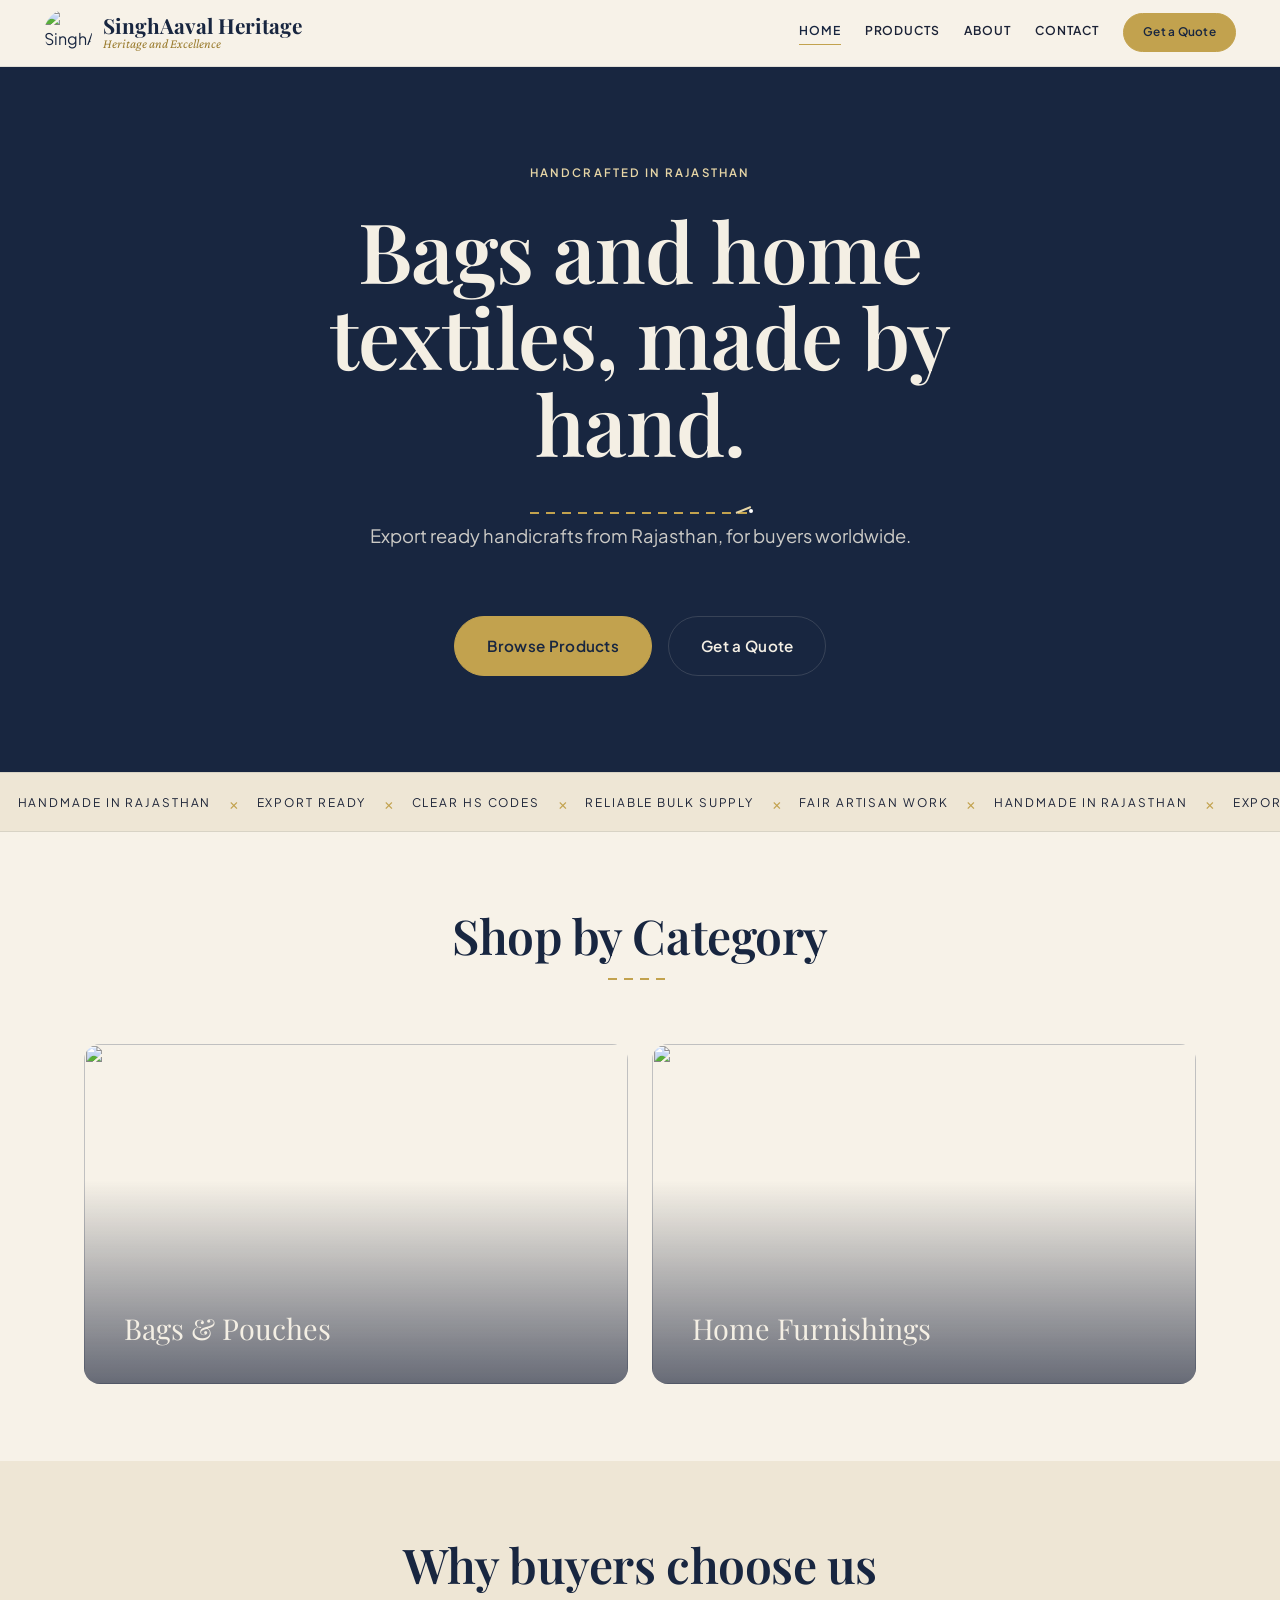
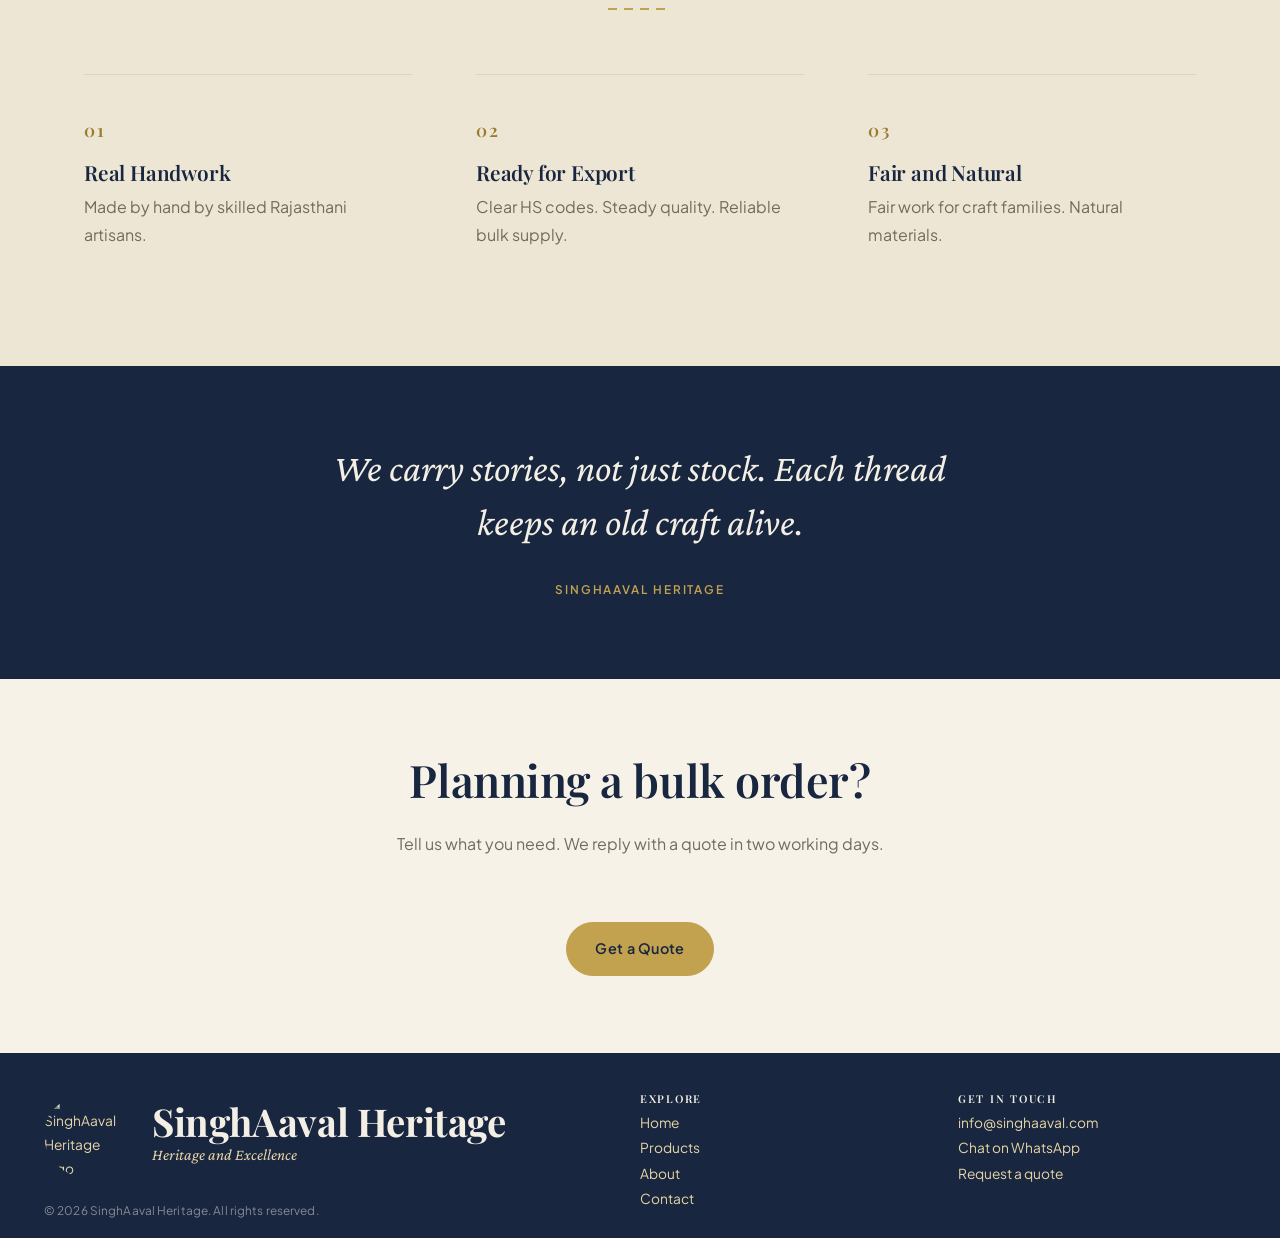
==== commit e27508b6: "Add render engine for dynamic page content generation - Implemented a new JavaScript file (render.js" ====
--- a/singhaaval.com/index.html
+++ b/singhaaval.com/index.html
@@ -1,322 +1,28 @@
 <!DOCTYPE html>
+<!-- Page shell (machinery). You do NOT edit this file.
+     To change what shows here, edit PAGES.home in assets/js/data.js.
+     To add a new page: copy this file and change only the <title>
+     and the data-page value below. -->
 <html lang="en">
 <head>
-  <meta charset="UTF-8">
-  <meta name="viewport" content="width=device-width, initial-scale=1.0">
-  <title>SinghAaval Heritage - Artisanal Exports &amp; Fine Textiles</title>
-  <meta name="description" content="Discover exquisite handmade crafts, block prints, and patchwork from Rajasthan. Direct B2B exports of heritage pieces.">
-
-  <link rel="preconnect" href="https://fonts.googleapis.com">
-  <link rel="preconnect" href="https://fonts.gstatic.com" crossorigin>
-  <link href="https://fonts.googleapis.com/css2?family=Cormorant+Garamond:ital,wght@0,300;0,400;0,500;0,600;0,700;1,300;1,400;1,500&family=Plus+Jakarta+Sans:wght@300;400;500;600;700&display=swap" rel="stylesheet">
-  <link rel="stylesheet" href="https://cdnjs.cloudflare.com/ajax/libs/font-awesome/6.4.0/css/all.min.css">
-  <link rel="stylesheet" href="css/styles.css">
-  <link rel="icon" type="image/svg+xml" href="images/27948d4a9efb9ec994b60d3948b1edd2.jpg">
-
-  <script type="application/ld+json">
-  {
-    "@context": "https://schema.org",
-    "@type": "Organization",
-    "name": "SinghAaval Heritage",
-    "description": "Premium ethical exporter of handcrafted textiles, block prints, and patchwork wall hangings from Rajasthan, India.",
-    "url": "https://singhaaval.com",
-    "logo": "https://singhaaval.com/images/27948d4a9efb9ec994b60d3948b1edd2.jpg",
-    "contactPoint": {
-      "@type": "ContactPoint",
-      "telephone": "+91-8273664082",
-      "contactType": "sales",
-      "areaServed": "Worldwide",
-      "availableLanguage": ["en", "hi"]
-    },
-    "address": {
-      "@type": "PostalAddress",
-      "addressLocality": "Singhawal Village",
-      "addressRegion": "Rajasthan",
-      "addressCountry": "India"
-    }
-  }
-  </script>
+  <meta charset="UTF-8" />
+  <meta name="viewport" content="width=device-width, initial-scale=1.0" />
+  <title>SinghAaval Heritage | Handcrafted Rajasthani Textiles</title>
+  <link rel="preconnect" href="https://fonts.googleapis.com" />
+  <link rel="preconnect" href="https://fonts.gstatic.com" crossorigin />
+  <link rel="stylesheet" href="https://fonts.googleapis.com/css2?family=Playfair+Display:wght@500;600;700&family=Plus+Jakarta+Sans:wght@400;500;600;700&family=Crimson+Pro:ital@1&display=swap" />
+  <link rel="stylesheet" href="assets/css/theme.css?v=23" />
+  <link rel="stylesheet" href="assets/css/styles.css?v=23" />
 </head>
 <body>
+  <header data-site-header></header>
+  <main data-page="home"></main>
+  <footer data-site-footer></footer>
+  <script src="assets/js/data.js?v=23"></script>
+  <script src="assets/js/render.js?v=23"></script>
+  <script src="assets/js/main.js?v=23"></script>
+</body>
+</html>
 
-  <!-- Header -->
-  <header class="header">
-    <div class="container">
-      <div class="header-inner">
-        <a href="index.html" class="logo">
-          <img src="images/27948d4a9efb9ec994b60d3948b1edd2.jpg" alt="SinghAaval Heritage Logo" class="logo-img">
-          <div class="logo-text">
-            <span class="logo-title">SinghAaval</span>
-            <span class="logo-subtitle">Heritage &amp; Excellence</span>
-          </div>
-        </a>
-        <nav class="nav">
-          <a href="index.html" class="nav-link active">Home</a>
-          <a href="products.html" class="nav-link">Products</a>
-          <a href="about.html" class="nav-link">About</a>
-          <a href="enquiry.html" class="nav-link">Enquiry</a>
-          <a href="contact.html" class="nav-link">Contact</a>
-          <a href="enquiry.html" class="btn btn-outline" style="padding:0.45rem 1rem;font-size:0.7rem;">Bulk Order</a>
-        </nav>
-        <div class="mobile-toggle"><i class="fa-solid fa-bars-staggered"></i></div>
-      </div>
-    </div>
-  </header>
 
-  <!-- Mobile Menu -->
-  <div class="mobile-menu">
-    <div class="mobile-menu-close"><i class="fa-solid fa-xmark"></i></div>
-    <a href="index.html">Home</a>
-    <a href="products.html">Products</a>
-    <a href="about.html">About</a>
-    <a href="enquiry.html">Enquiry</a>
-    <a href="contact.html">Contact</a>
-    <a href="enquiry.html" class="btn btn-primary" style="margin-top:var(--space-md);">Bulk Order</a>
-  </div>
 
-  <main>
-    <!-- Hero — Compact 85vh -->
-    <section class="hero">
-      <div class="hero-content">
-        <div class="hero-meta text-meta">Est. Singhawal Village, Rajasthan</div>
-        <h1>Lions bow. Heritage lives.</h1>
-        <p class="hero-tagline">Bringing the timeless soul of Rajasthan to international markets through ethical, sustainable craftsmanship.</p>
-        <div class="hero-actions">
-          <a href="products.html" class="btn btn-primary"><span>View Catalog</span></a>
-          <a href="enquiry.html" class="btn btn-secondary">Bulk Enquiry</a>
-        </div>
-      </div>
-      <div class="hero-image-wrap">
-        <img src="images/annaourrna-mata-gugAu.jpg" alt="Traditional Indian Textiles and Architecture">
-        <div class="hero-image-overlay"></div>
-      </div>
-    </section>
-
-    <!-- Stats Bar — Compact, no extra section padding -->
-    <section class="stats-section">
-      <div class="container">
-        <div class="stats-grid" style="padding:var(--space-lg) 0;">
-          <div class="stat-item">
-            <div class="stat-number">15+</div>
-            <div class="stat-label">Countries Exported To</div>
-          </div>
-          <div class="stat-item">
-            <div class="stat-number">120+</div>
-            <div class="stat-label">Artisan Families Supported</div>
-          </div>
-          <div class="stat-item">
-            <div class="stat-number">100%</div>
-            <div class="stat-label">Sustainable Raw Cotton</div>
-          </div>
-        </div>
-      </div>
-    </section>
-
-    <!-- Story — Tighter -->
-    <section class="section story reveal">
-      <div class="container">
-        <div class="story-grid">
-          <div class="story-image-container">
-            <img src="images/photo-1578600925690-475b43519813.jpg" alt="Artisan hand block printing fabric" loading="lazy">
-            <div class="story-image-badge">
-              01 <span>Ajmer District</span>
-            </div>
-          </div>
-          <div class="story-info">
-            <span class="text-meta">Our Narrative</span>
-            <h2>The Legend of SinghAaval</h2>
-            <p>Singhawal is a quiet village in the Ajmer district of Rajasthan. Resting atop a small hill lies the sacred temple of Maa Annapurna. Legend tells that lions once roamed freely in these hills, descending each evening to bow before the deity. From this reverence arose the name <strong>Singhawal</strong> &mdash; <em>Singh Aaval</em>, the coming of lions.</p>
-            <div class="story-quote">
-              "We represent the fearless guardians of Rajasthani craftsmanship, weaving stories into block prints."
-            </div>
-            <p>Every piece is handcrafted in small, ethical batches — block printed tote bags, duffle bags, vanity pouches, patchwork wall hangings, and heritage bolster covers.</p>
-            <a href="about.html" class="btn btn-outline" style="margin-top:var(--space-sm);">Discover Our Craft</a>
-          </div>
-        </div>
-      </div>
-    </section>
-
-    <!-- Features — Compact -->
-    <section class="section features reveal">
-      <div class="container">
-        <div class="features-header">
-          <span class="text-meta">B2B Capabilities</span>
-          <h2>Crafted for Global Standards</h2>
-        </div>
-        <div class="features-list">
-          <div class="feature-item">
-            <div class="feature-icon-wrap"><i class="fa-solid fa-hands-holding"></i></div>
-            <h3>100% Handcrafted</h3>
-            <p>Each print irregularity is a unique stamp of the artisan's individual touch.</p>
-          </div>
-          <div class="feature-item">
-            <div class="feature-icon-wrap"><i class="fa-solid fa-clock-rotate-left"></i></div>
-            <h3>Ancient Lineage</h3>
-            <p>Block print methods and embroidery passed down through generations of Ajmer families.</p>
-          </div>
-          <div class="feature-item">
-            <div class="feature-icon-wrap"><i class="fa-solid fa-seedling"></i></div>
-            <h3>Sustainable Materials</h3>
-            <p>Premium indigenous cotton with natural dyes and eco-conscious production loops.</p>
-          </div>
-        </div>
-      </div>
-    </section>
-
-    <!-- Featured Products — Compact -->
-    <section class="section products reveal">
-      <div class="container">
-        <div class="products-header">
-          <div>
-            <span class="text-meta">The Collection</span>
-            <h2>Export Showpieces</h2>
-          </div>
-          <a href="products.html" class="btn btn-outline">Full Catalog</a>
-        </div>
-        <div class="products-grid">
-          <article class="product-card">
-            <div class="product-image-container">
-              <img src="images/5ebb64662decea6c25e7e3edf3c9f9cf.jpg" alt="Embroidered Banjara Bag" loading="lazy">
-              <span class="product-tag">Bags &amp; Pouches</span>
-            </div>
-            <div class="product-details">
-              <div class="product-meta-header">
-                <h3 class="product-title">Embroidered Banjara Bag</h3>
-                <span class="product-hs">HS 42022220</span>
-              </div>
-              <p class="product-desc">Traditional Banjara mirrorwork and vintage textile patches.</p>
-              <div class="product-actions">
-                <a href="enquiry.html?product=banjara-bag" class="btn btn-secondary">Request Quote</a>
-              </div>
-            </div>
-          </article>
-
-          <article class="product-card">
-            <div class="product-image-container">
-              <img src="images/0a22ab97fdf50e6cb620c059aadbd80c.jpg" alt="Green Embroidered Jhola Bag" loading="lazy">
-              <span class="product-tag">Bags &amp; Pouches</span>
-            </div>
-            <div class="product-details">
-              <div class="product-meta-header">
-                <h3 class="product-title">Green Embroidered Jhola</h3>
-                <span class="product-hs">HS 42022220</span>
-              </div>
-              <p class="product-desc">Intricate green block-print accents with embroidery borders.</p>
-              <div class="product-actions">
-                <a href="enquiry.html?product=jhola-bag" class="btn btn-secondary">Request Quote</a>
-              </div>
-            </div>
-          </article>
-
-          <article class="product-card">
-            <div class="product-image-container">
-              <img src="images/0a1a0dc0ef8e8c07716355d7bedc8204.jpg" alt="Patchwork Wall Hanging" loading="lazy">
-              <span class="product-tag">Furnishings</span>
-            </div>
-            <div class="product-details">
-              <div class="product-meta-header">
-                <h3 class="product-title">Patchwork Wall Hanging</h3>
-                <span class="product-hs">HS 63049210</span>
-              </div>
-              <p class="product-desc">Vintage sarees and hand-embroidered patches with sequins.</p>
-              <div class="product-actions">
-                <a href="enquiry.html?product=wall-hanging" class="btn btn-secondary">Request Quote</a>
-              </div>
-            </div>
-          </article>
-        </div>
-      </div>
-    </section>
-
-    <!-- Testimonials — Compact -->
-    <section class="section testimonials reveal">
-      <div class="container">
-        <span class="text-meta">Global Partner Reviews</span>
-        <h2 style="margin-top:var(--space-xs);margin-bottom:var(--space-lg);">Trusted by Importers Worldwide</h2>
-        <div class="testimonial-container">
-          <div class="testimonial-slide active">
-            <p class="testimonial-quote">"The Banjara bags exceeded expectations. The mirrorwork detailing is beautiful, and our German customers appreciate the authentic heritage."</p>
-            <div class="testimonial-author">Dieter Becker</div>
-            <div class="testimonial-company">Becker Import Haus — Hamburg, Germany</div>
-          </div>
-          <div class="testimonial-slide">
-            <p class="testimonial-quote">"Swift communication, perfect HS code documentation, and air shipping arrived ahead of schedule. A highly reliable export partner."</p>
-            <div class="testimonial-author">Sarah Jenkins</div>
-            <div class="testimonial-company">Jenkins &amp; Co. — New York, USA</div>
-          </div>
-          <div class="testimonial-slide">
-            <p class="testimonial-quote">"We've sourced sustainable patchwork hangings for three years. Every batch represents raw, hand-carved block printing perfectly."</p>
-            <div class="testimonial-author">Yuki Tanaka</div>
-            <div class="testimonial-company">Tanaka Lifestyle — Tokyo, Japan</div>
-          </div>
-        </div>
-        <div class="testimonial-nav">
-          <span class="testimonial-dot active"></span>
-          <span class="testimonial-dot"></span>
-          <span class="testimonial-dot"></span>
-        </div>
-      </div>
-    </section>
-
-    <!-- CTA — Compact -->
-    <section class="section cta reveal">
-      <div class="cta-pattern"></div>
-      <div class="container">
-        <div class="cta-inner">
-          <span class="text-meta" style="color:var(--accent);">B2B Export Partnerships</span>
-          <h2 style="margin-top:var(--space-xs);">Elevate Your Inventory With Heritage</h2>
-          <p>Wholesale supply, customized designs, and eco-friendly corporate gifts. Reliable bulk shipping globally.</p>
-          <div class="cta-actions">
-            <a href="enquiry.html" class="btn btn-primary" style="background-color:var(--accent);border-color:var(--accent);"><span>Start B2B Enquiry</span></a>
-            <a href="contact.html" class="btn btn-outline" style="border-color:var(--text-light);color:var(--text-light);">Contact Sales</a>
-          </div>
-        </div>
-      </div>
-    </section>
-  </main>
-
-  <!-- Footer -->
-  <footer class="footer">
-    <div class="container">
-      <div class="footer-top">
-        <div class="footer-brand">
-          <h3>SinghAaval</h3>
-          <p>Ethical, sustainable textiles from Ajmer, Rajasthan to the modern world.</p>
-          <div class="footer-socials">
-            <a href="#" class="social-icon" aria-label="Instagram"><i class="fa-brands fa-instagram"></i></a>
-            <a href="#" class="social-icon" aria-label="Facebook"><i class="fa-brands fa-facebook-f"></i></a>
-            <a href="https://wa.me/918273664082" class="social-icon" aria-label="WhatsApp"><i class="fa-brands fa-whatsapp"></i></a>
-          </div>
-        </div>
-        <div class="footer-column">
-          <h4>Navigation</h4>
-          <ul class="footer-links">
-            <li><a href="index.html">Home</a></li>
-            <li><a href="products.html">Products</a></li>
-            <li><a href="about.html">Our Story</a></li>
-            <li><a href="enquiry.html">B2B Enquiry</a></li>
-            <li><a href="contact.html">Contact</a></li>
-          </ul>
-        </div>
-        <div class="footer-column">
-          <h4>Contact</h4>
-          <ul class="footer-links">
-            <li><span style="color:rgba(255,255,255,0.6);"><i class="fa-solid fa-map-location-dot" style="margin-right:6px;"></i>Singhaaval, Ajmer, Rajasthan</span></li>
-            <li><a href="mailto:info@singhaaval.com"><i class="fa-solid fa-envelope" style="margin-right:6px;"></i>info@singhaaval.com</a></li>
-            <li><a href="https://wa.me/918273664082"><i class="fa-solid fa-phone" style="margin-right:6px;"></i>+91 8273664082</a></li>
-          </ul>
-        </div>
-      </div>
-      <div class="footer-bottom">
-        <p>&copy; 2026 SinghAaval Heritage. All rights reserved.</p>
-        <div class="footer-bottom-links">
-          <a href="#">Privacy</a>
-          <a href="#">Terms</a>
-        </div>
-      </div>
-    </div>
-  </footer>
-
-  <script src="js/scripts.js"></script>
-</body>
-</html>
--- a/singhaaval.com/assets/css/theme.css
+++ b/singhaaval.com/assets/css/theme.css
@@ -0,0 +1,75 @@
+/* ============================================================
+   SinghAaval Heritage  —  THEME
+   ------------------------------------------------------------
+   THIS IS THE FILE YOU EDIT TO CHANGE THE LOOK.
+   Colours, fonts and spacing live here as tokens.
+   Change a value once and it updates everywhere on the site.
+   (You normally never need to touch styles.css.)
+   ============================================================ */
+
+
+:root {
+  /* ---- BRAND COLOURS (deep indigo + antique gold) ---- */
+  --color-primary:        #182640;   /* deep indigo : headings, dark sections   */
+  --color-gold:           #c2a24e;   /* antique gold : the one accent            */
+  --color-gold-dark:      #9a7c2f;   /* darker gold : label + link text on light */
+  --color-gold-soft:      #e7d6a6;   /* soft gold : labels on dark               */
+
+
+  /* ---- NEUTRALS (warm ivory, so products pop) ---- */
+  --color-background:     #f7f2e8;   /* page base (warm ivory)                   */
+  --color-surface:        #fffefb;   /* cards, panels (barely-warm white)        */
+  --color-muted:          #eee6d5;   /* soft sand panel fill                     */
+
+
+  /* ---- TEXT (tinted, never pure grey) ---- */
+  --color-text:           #1b2236;   /* main ink                                 */
+  --color-text-muted:     #726b5e;   /* secondary text (warm taupe)              */
+  --color-text-light:     #f4efe4;   /* text on dark backgrounds                 */
+  --color-error:          #b23b2e;   /* form validation message                  */
+
+
+  /* ---- BORDERS (low opacity, never solid/hard) ---- */
+  --border-on-light:      rgba(24, 38, 64, 0.10);
+  --border-on-dark:       rgba(244, 239, 228, 0.14);
+
+
+  /* ---- FONTS ----
+     Display = headings | Body = paragraphs | Accent = italic lines */
+  --font-display: 'Playfair Display', Georgia, serif;
+  --font-body:    'Plus Jakarta Sans', system-ui, sans-serif;
+  --font-accent:  'Crimson Pro', Georgia, serif;
+
+
+  /* ---- SPACING SCALE ---- */
+  --space-xs: 0.5rem;
+  --space-sm: 1rem;
+  --space-md: 1.5rem;
+  --space-lg: 2.5rem;
+  --space-xl: 4rem;
+  --space-2xl: 6rem;
+  /* section rhythm: ~56px mobile to ~104px desktop — the researched premium
+     band (80-120px) that reads structured without feeling empty */
+  --space-section: clamp(3.5rem, 6vw, 6.5rem);
+
+
+  /* ---- LAYOUT WIDTHS ---- */
+  --max-width:    1240px;   /* header / footer / wide bands */
+  --content-width: 1160px;  /* text + grids (uses the estate, stays readable) */
+
+
+  /* ---- MOTION (ease-out only) ---- */
+  --ease-out:  cubic-bezier(0.22, 1, 0.36, 1);
+  --t-in:  0.45s var(--ease-out);   /* things appearing  */
+  --t-fast: 0.18s var(--ease-out);
+
+
+  /* ---- CORNER ROUNDING (restrained) ---- */
+  --radius-sm: 4px;
+  --radius-md: 10px;
+  --radius-lg: 16px;
+  --radius-full: 9999px;
+}
+
+
+
--- a/singhaaval.com/assets/css/styles.css
+++ b/singhaaval.com/assets/css/styles.css
@@ -0,0 +1,744 @@
+/* ============================================================
+   SinghAaval Heritage  —  COMPONENT STYLES  (machinery)
+   ------------------------------------------------------------
+   Styles the pieces render.js builds, using only theme.css
+   tokens. To change the look, edit theme.css, not this file.
+   Mobile-first: base rules are for phones; the @media blocks
+   near the bottom enhance larger screens.
+   ============================================================ */
+
+
+/* ---- reset & base ---- */
+*, *::before, *::after { box-sizing: border-box; }
+html { -webkit-text-size-adjust: 100%; }
+
+
+body {
+  margin: 0;
+  font-family: var(--font-body);
+  color: var(--color-text);
+  background: var(--color-background);
+  line-height: 1.75;                       /* airy body = considered */
+  font-weight: 400;
+  -webkit-font-smoothing: antialiased;
+}
+
+
+img { max-width: 100%; display: block; }
+
+
+a { color: var(--color-primary); text-decoration: none; transition: color var(--t-fast); }
+a:hover { color: var(--color-gold-dark); }
+
+
+h1, h2, h3, h4 {
+  font-family: var(--font-display);
+  color: var(--color-primary);
+  line-height: 1.12;
+  margin: 0 0 var(--space-md);
+  font-weight: 600;
+  letter-spacing: -0.01em;
+}
+
+
+p { margin: 0 0 var(--space-md); }
+
+
+/* content widths */
+.container {
+  width: 100%;
+  max-width: var(--content-width);
+  margin: 0 auto;
+  padding: 0 var(--space-md);
+}
+.container-wide { max-width: var(--max-width); }
+
+
+.text-center { text-align: center; }
+
+
+/* tracked uppercase eyebrow / label */
+.eyebrow {
+  text-transform: uppercase;
+  letter-spacing: 0.18em;
+  font-size: 0.72rem;
+  font-weight: 600;
+  color: var(--color-gold-dark);
+  margin: 0 0 var(--space-md);
+}
+
+
+/* section heading + the 1.5x gap to body */
+.section-heading {
+  font-size: clamp(1.9rem, 4.5vw, 3rem);
+  margin-bottom: var(--space-lg);
+}
+
+
+/* ============================================================
+   MOTION  —  scroll reveal + staggered entrance
+   ============================================================ */
+.reveal {
+  opacity: 0;
+  transform: translateY(18px);
+  transition: opacity var(--t-in), transform var(--t-in);
+  transition-delay: var(--reveal-delay, 0ms);
+}
+.reveal.is-visible { opacity: 1; transform: none; }
+
+
+@media (prefers-reduced-motion: reduce) {
+  .reveal { opacity: 1; transform: none; transition: none; }
+}
+
+
+/* ============================================================
+   BUTTONS  —  outline by default; gold fill only for primary CTA
+   ============================================================ */
+.btn {
+  display: inline-block;
+  font-family: var(--font-body);
+  font-weight: 600;
+  font-size: 0.9rem;
+  letter-spacing: 0.02em;
+  padding: 0.85rem 1.8rem;
+  border-radius: var(--radius-full);
+  border: 1px solid var(--color-primary);
+  color: var(--color-primary);
+  background: transparent;
+  cursor: pointer;
+  transition: color var(--t-fast), border-color var(--t-fast),
+              background var(--t-fast), transform var(--t-fast);
+}
+.btn:hover { transform: translateY(-2px); }
+.btn:active { transform: translateY(0); }
+@media (prefers-reduced-motion: reduce) { .btn:hover, .btn:active { transform: none; } }
+
+
+/* clear keyboard focus ring everywhere */
+:focus-visible { outline: 2px solid var(--color-gold); outline-offset: 3px; border-radius: var(--radius-sm); }
+.product-card:focus-visible { outline-offset: 4px; }
+
+
+/* primary CTA: the one filled, gold button */
+.btn-primary {
+  background: var(--color-gold);
+  border-color: var(--color-gold);
+  color: var(--color-primary);
+}
+.btn-primary:hover { background: var(--color-gold-dark); border-color: var(--color-gold-dark); color: var(--color-primary); }
+
+
+/* ghost: outline with a slow border/colour glow to gold */
+.btn-ghost { background: transparent; }
+.btn-ghost:hover { border-color: var(--color-gold-dark); color: var(--color-gold-dark); }
+
+
+.btn-gold { background: var(--color-gold); border-color: var(--color-gold); color: var(--color-primary); }
+.btn-gold:hover { background: var(--color-gold-dark); border-color: var(--color-gold-dark); color: var(--color-primary); }
+
+
+/* on dark sections, outline buttons switch to light ink */
+.bg-navy .btn, .bg-image .btn, .hero .btn-ghost {
+  border-color: var(--border-on-dark);
+  color: var(--color-text-light);
+}
+.bg-navy .btn:hover, .bg-image .btn:hover, .hero .btn-ghost:hover {
+  border-color: var(--color-gold); color: var(--color-gold);
+}
+.bg-navy .btn-primary, .hero .btn-primary {
+  background: var(--color-gold); border-color: var(--color-gold); color: var(--color-primary);
+}
+
+
+/* ============================================================
+   HEADER + NAV
+   ============================================================ */
+[data-site-header] {
+  position: sticky;
+  top: 0;
+  z-index: 50;
+  background: rgba(247, 242, 232, 0.82);
+  -webkit-backdrop-filter: saturate(130%) blur(6px);   /* Safari / iOS glass; light blur = scroll-smooth on low-end */
+  backdrop-filter: saturate(130%) blur(6px);
+  border-bottom: 1px solid var(--border-on-light);
+}
+[data-site-header] .container { max-width: var(--max-width); }
+.header-inner {
+  display: flex;
+  align-items: center;
+  justify-content: space-between;
+  padding: 0.55rem 0;
+}
+.logo { display: flex; align-items: center; gap: 0.7rem; }
+.logo-img { width: 48px; height: 48px; border-radius: var(--radius-full); object-fit: cover; }
+.logo-text { display: flex; flex-direction: column; line-height: 1.08; }
+.logo-title { font-family: var(--font-display); font-weight: 700; font-size: 1.3rem; color: var(--color-primary); }
+.logo-subtitle { font-family: var(--font-accent); font-style: italic; font-size: 0.82rem; color: var(--color-gold-dark); }
+
+
+.nav { display: none; align-items: center; gap: var(--space-md); }
+.nav-link {
+  font-size: 0.76rem;
+  font-weight: 600;
+  letter-spacing: 0.08em;
+  text-transform: uppercase;
+  color: var(--color-text);
+  padding-bottom: 3px;
+  border-bottom: 1px solid transparent;
+}
+.nav .btn { padding: 0.5rem 1.2rem; font-size: 0.74rem; }
+.cta-count { margin-left: 0.4em; font-variant-numeric: tabular-nums; }
+.cta-count[hidden] { display: none; }
+.nav-link:hover { color: var(--color-primary); }
+.nav-link.active { color: var(--color-primary); border-bottom-color: var(--color-gold); }
+
+
+.mobile-toggle {
+  display: inline-flex;
+  background: transparent; border: 0; cursor: pointer;
+  color: var(--color-primary); padding: var(--space-xs);
+}
+.mobile-menu {
+  display: none;
+  flex-direction: column;
+  gap: var(--space-xs);
+  padding: var(--space-sm) var(--space-md) var(--space-md);
+  background: var(--color-surface);
+  border-top: 1px solid var(--border-on-light);
+}
+.mobile-menu.open { display: flex; }
+.mobile-menu a {
+  font-weight: 600; letter-spacing: 0.04em;
+  color: var(--color-text);
+  min-height: 44px; display: flex; align-items: center;   /* comfortable touch target */
+  padding: var(--space-xs) 0;
+  border-bottom: 1px solid var(--border-on-light);
+}
+
+
+/* ============================================================
+   SECTIONS + BACKGROUNDS
+   ============================================================ */
+.section { padding: var(--space-section) 0; }
+
+
+.bg-cream { background: var(--color-muted); }
+.bg-navy  { background: var(--color-primary); color: var(--color-text-light); }
+.bg-gold  { background: var(--color-gold); color: var(--color-primary); }
+.bg-navy h1, .bg-navy h2, .bg-navy h3, .bg-navy h4 { color: var(--color-text-light); }
+.bg-navy .eyebrow { color: var(--color-gold-soft); }
+
+
+.bg-image {
+  position: relative;
+  background-size: cover; background-position: center;
+  color: var(--color-text-light);
+}
+.bg-image::before { content: ""; position: absolute; inset: 0; background: rgba(14, 23, 48, 0.7); }
+.bg-image .container { position: relative; z-index: 1; }
+.bg-image h1, .bg-image h2, .bg-image h3, .bg-image h4 { color: var(--color-text-light); }
+
+
+.prose { max-width: 64ch; margin: 0 auto; font-size: 1.075rem; color: var(--color-text-muted); }
+.prose .section-heading { color: var(--color-primary); }
+
+
+/* ============================================================
+   HERO  —  dark editorial split, oversized headline
+   ============================================================ */
+.hero {
+  background: var(--color-primary);
+  color: var(--color-text-light);
+}
+.hero h1, .hero .eyebrow { color: var(--color-text-light); }
+.hero .eyebrow { color: var(--color-gold-soft); }
+.hero-inner { display: flex; flex-direction: column; align-items: center; text-align: center; }
+.hero-copy { width: 100%; max-width: 60ch; }
+.hero-heading {
+  font-size: clamp(2.6rem, 8vw, 5.5rem);   /* uncomfortably large = editorial */
+  line-height: 1.04;
+  margin: 0 auto var(--space-lg);
+  max-width: 18ch;                          /* wrap the big words nicely */
+}
+.hero-text { font-size: 1.15rem; line-height: 1.7; color: rgba(244, 239, 228, 0.82); max-width: 52ch; margin: 0 auto; }
+.hero-actions { display: flex; flex-wrap: wrap; gap: var(--space-sm); margin-top: var(--space-xl); justify-content: center; }
+.hero-actions .btn { padding: 1rem 2rem; font-size: 0.95rem; }
+
+
+/* HOOK: a needle stitches the gold line in beneath the hero headline on load */
+.hero-stitch { position: relative; width: 220px; height: 14px; margin: var(--space-md) auto 0; }
+.hero-stitch-line {
+  position: absolute; top: 6px; left: 0; height: 2px; width: 0;
+  background: repeating-linear-gradient(90deg, var(--color-gold) 0 9px, transparent 9px 16px);
+  animation: hero-draw 1.6s var(--ease-out) 0.35s forwards;
+}
+.hero-needle { position: absolute; top: 0; left: 0; width: 16px; height: 14px; animation: hero-run 1.6s var(--ease-out) 0.35s forwards; }
+.hero-needle::before {
+  content: ""; position: absolute; top: 6px; left: 0; width: 16px; height: 2px;
+  background: var(--color-gold-soft); transform: rotate(-22deg); transform-origin: left center;
+}
+.hero-needle::after { content: ""; position: absolute; top: 3px; left: 13px; width: 4px; height: 4px; border-radius: var(--radius-full); background: #fff; }
+@keyframes hero-draw { from { width: 0; } to { width: 220px; } }
+@keyframes hero-run { from { transform: translateX(0); } to { transform: translateX(206px); } }
+@media (prefers-reduced-motion: reduce) {
+  .hero-stitch-line { width: 220px; animation: none; }
+  .hero-needle { display: none; }
+}
+
+
+/* ============================================================
+   CATEGORY TILES  (shop by category)
+   ============================================================ */
+.category-grid { display: grid; grid-template-columns: 1fr; gap: var(--space-md); margin-top: var(--space-xl); }
+.category-tile {
+  position: relative; display: block; overflow: hidden;
+  border-radius: var(--radius-lg); aspect-ratio: 3 / 2;   /* smaller, wider tile */
+}
+/* each tile quietly cross-fades through its category's product photos */
+.cat-slides { position: absolute; inset: 0; }
+.cat-slide {
+  position: absolute; inset: 0; width: 100%; height: 100%; object-fit: cover;
+  opacity: 0; transition: opacity 1s var(--ease-out), transform 0.7s var(--ease-out);
+}
+.cat-slide.active { opacity: 1; }
+.category-tile:hover .cat-slide { transform: scale(1.05); }
+.category-tile::after {
+  content: ""; position: absolute; inset: 0;
+  background: linear-gradient(to top, rgba(14, 23, 48, 0.62), rgba(14, 23, 48, 0) 60%);
+}
+.category-tile-label {
+  position: absolute; z-index: 2; left: var(--space-lg); bottom: var(--space-lg);
+  color: var(--color-text-light); font-family: var(--font-display);
+  font-size: clamp(1.3rem, 2.6vw, 1.8rem); line-height: 1.1;
+}
+/* stitched frame: a fine dashed gold border fades in on hover, like a swatch
+   pinned to cloth. Pure CSS, no extra nodes; shared by tiles and product photos. */
+.category-tile::before,
+.product-image::after {
+  content: ""; position: absolute; inset: 10px; z-index: 3;
+  border: 1.5px dashed var(--color-gold-soft); border-radius: var(--radius-sm);
+  opacity: 0; transition: opacity var(--t-in); pointer-events: none;
+}
+.category-tile:hover::before,
+.product-card:hover .product-image::after,
+.product-card:focus-visible .product-image::after { opacity: 1; }
+
+
+/* ============================================================
+   HERITAGE RIBBON  (slow scrolling band of trust lines)
+   ============================================================ */
+.ribbon {
+  background: var(--color-muted); overflow: hidden;
+  border-top: 1px solid var(--border-on-light); border-bottom: 1px solid var(--border-on-light);
+  padding: 0.85rem 0;
+}
+.ribbon-track { display: inline-flex; align-items: center; white-space: nowrap; animation: ribbon-marq 30s linear infinite; }
+.ribbon-half { display: inline-flex; align-items: center; }
+.ribbon:hover .ribbon-track,
+.ribbon-track.is-paused { animation-play-state: paused; }
+.ribbon-item { font-size: 0.74rem; letter-spacing: 0.16em; text-transform: uppercase; color: var(--color-text); padding: 0 1.1rem; }
+.ribbon-tick { color: var(--color-gold); }
+@keyframes ribbon-marq { from { transform: translateX(0); } to { transform: translateX(-50%); } }
+@media (prefers-reduced-motion: reduce) { .ribbon-track { animation: none; } }
+
+
+/* an offset target so the sticky header never covers a scrolled-to section */
+.section-anchor { display: block; height: 0; scroll-margin-top: 90px; }
+
+
+/* ============================================================
+   PRODUCT GRID + CARDS  (minimal: photo-forward, name only)
+   ============================================================ */
+.products-grid {
+  display: grid;
+  grid-template-columns: 1fr;
+  gap: var(--space-lg);
+  margin-top: var(--space-xl);
+}
+.product-card { cursor: pointer; }
+.product-image {
+  position: relative; aspect-ratio: 1 / 1; overflow: hidden;
+  border-radius: var(--radius-md); background: var(--color-surface);
+}
+.product-image img { width: 100%; height: 100%; object-fit: cover; transition: transform 0.7s var(--ease-out); }
+.product-card:hover .product-image img,
+.product-card:focus-visible .product-image img { transform: scale(1.05); }
+.product-overlay {
+  position: absolute; inset: 0; z-index: 2;
+  display: flex; align-items: center; justify-content: center;
+  background: rgba(14, 23, 48, 0.34); color: var(--color-text-light);
+  font-size: 0.7rem; letter-spacing: 0.16em; text-transform: uppercase; font-weight: 600;
+  opacity: 0; transition: opacity var(--t-in);
+}
+.product-card:hover .product-overlay,
+.product-card:focus-visible .product-overlay { opacity: 1; }
+.product-info { padding: var(--space-sm) 0 0; text-align: center; }
+.product-eyebrow {
+  display: block; font-size: 0.64rem; letter-spacing: 0.16em;
+  text-transform: uppercase; color: var(--color-gold-dark); margin-bottom: 4px;
+}
+.product-title { font-size: 1.05rem; margin: 0; }
+
+
+/* search + filter tools (products page) */
+.catalogue-tools { margin-top: var(--space-lg); display: flex; flex-direction: column; align-items: center; gap: var(--space-md); }
+.product-search {
+  width: 100%; max-width: 420px;
+  padding: 0.7rem 1.1rem; font-family: var(--font-body); font-size: 0.95rem;
+  color: var(--color-text); background: var(--color-surface);
+  border: 1px solid var(--border-on-light); border-radius: var(--radius-full);
+  transition: border-color var(--t-fast);
+}
+.product-search:focus { outline: none; border-color: var(--color-gold); }
+.product-search::placeholder { color: var(--color-text-muted); }
+.products-empty { text-align: center; color: var(--color-text-muted); margin-top: var(--space-xl); font-size: 1.05rem; }
+.products-empty[hidden] { display: none; }
+
+
+/* filter bar */
+.filter-bar { display: flex; flex-wrap: wrap; justify-content: center; gap: var(--space-xs); }
+.filter-btn {
+  font-family: var(--font-body); font-weight: 600;
+  font-size: 0.78rem; letter-spacing: 0.06em; text-transform: uppercase;
+  padding: 0.7rem 1.3rem; border-radius: var(--radius-full);
+  border: 1px solid var(--border-on-light); background: transparent; color: var(--color-text);
+  cursor: pointer; transition: color var(--t-fast), border-color var(--t-fast), background var(--t-fast);
+}
+.filter-btn:hover { border-color: var(--color-gold-dark); color: var(--color-gold-dark); }
+.filter-btn.active { background: var(--color-primary); border-color: var(--color-primary); color: var(--color-text-light); }
+
+
+/* ============================================================
+   VALUES  —  numbered (no emoji-icon grid)
+   ============================================================ */
+.values-grid { display: grid; grid-template-columns: 1fr; gap: var(--space-lg); margin-top: var(--space-xl); }
+.value-card { padding: var(--space-lg) 0; border-top: 1px solid var(--border-on-light); }
+.bg-cream .value-card, .bg-navy .value-card { border-top-color: var(--border-on-light); }
+.bg-navy .value-card { border-top-color: var(--border-on-dark); }
+.value-num {
+  font-family: var(--font-display); font-size: 1.1rem; font-weight: 600;
+  color: var(--color-gold-dark); letter-spacing: 0.1em; display: block; margin-bottom: var(--space-sm);
+}
+.value-title { font-size: 1.3rem; margin-bottom: var(--space-xs); }
+.value-text { color: var(--color-text-muted); margin: 0; }
+.bg-navy .value-text { color: rgba(244, 239, 228, 0.78); }
+
+
+/* ============================================================
+   PULL QUOTE
+   ============================================================ */
+.pull-quote { max-width: 56ch; margin: 0 auto; text-align: center; }
+.pull-quote p {
+  font-family: var(--font-accent); font-style: italic;
+  font-size: clamp(1.6rem, 4vw, 2.4rem); line-height: 1.4; margin-bottom: var(--space-md);
+}
+.pull-quote cite {
+  font-style: normal; font-weight: 600; letter-spacing: 0.16em; text-transform: uppercase;
+  font-size: 0.74rem; color: var(--color-gold);
+}
+
+
+/* ============================================================
+   CALL TO ACTION
+   ============================================================ */
+.cta-inner { text-align: center; max-width: 50ch; margin: 0 auto; }
+.cta-heading { font-size: clamp(1.8rem, 4.5vw, 2.8rem); margin-bottom: var(--space-md); }
+.cta-text { color: var(--color-text-muted); margin-bottom: var(--space-xl); }
+.bg-navy .cta-text { color: rgba(244, 239, 228, 0.8); }
+
+
+/* ============================================================
+   IMAGE BAND
+   ============================================================ */
+/* the image block breaks out of the text column to use the side space */
+.image-section .container { max-width: 100%; padding: 0 var(--space-md); }
+.image-band { margin: 0 auto; width: min(1500px, 100%); }
+.image-band img {
+  width: 100%; aspect-ratio: 16 / 7; object-fit: cover;
+  border-radius: var(--radius-lg); border: 1px solid var(--border-on-light);
+}
+.image-band figcaption {
+  margin-top: var(--space-md); text-align: center;
+  font-family: var(--font-accent); font-style: italic; color: var(--color-text-muted);
+}
+
+
+/* ============================================================
+   DIRECT CONTACT  —  slim line under the enquiry form
+   ============================================================ */
+.contact-direct {
+  text-align: center; margin: var(--space-lg) auto 0; max-width: 56ch;
+  color: var(--color-text-muted); font-size: 0.98rem;
+}
+.contact-direct a { color: var(--color-gold-dark); font-weight: 600; }
+.contact-direct a:hover { color: var(--color-primary); }
+.contact-direct-sep { margin: 0 0.6rem; color: var(--color-text-muted); opacity: 0.5; }
+
+
+/* ============================================================
+   ENQUIRY FORM
+   ============================================================ */
+.form-intro { max-width: 56ch; margin: 0 auto var(--space-xl); color: var(--color-text-muted); }
+.enquiry-form { max-width: 680px; margin: 0 auto; }
+.form-row { display: grid; grid-template-columns: 1fr; gap: var(--space-md); margin-bottom: var(--space-md); }
+.enquiry-form label {
+  display: block; font-weight: 600; font-size: 0.78rem; letter-spacing: 0.04em;
+  text-transform: uppercase; color: var(--color-primary); margin-bottom: var(--space-md);
+}
+.enquiry-form input, .enquiry-form select, .enquiry-form textarea {
+  display: block; width: 100%; margin-top: var(--space-xs);
+  padding: 0.8rem 1rem; font-family: var(--font-body); font-size: 1rem; font-weight: 400;
+  color: var(--color-text); background: var(--color-surface);
+  border: 1px solid var(--border-on-light); border-radius: var(--radius-md);
+  transition: border-color var(--t-fast); text-transform: none; letter-spacing: normal;
+}
+.enquiry-form input:focus, .enquiry-form select:focus, .enquiry-form textarea:focus {
+  outline: none; border-color: var(--color-gold);
+}
+.enquiry-form textarea { resize: vertical; }
+.form-actions { display: flex; flex-wrap: wrap; gap: var(--space-sm); justify-content: center; margin-top: var(--space-xl); }
+.form-status { text-align: center; color: var(--color-error); font-size: 0.92rem; margin: var(--space-md) auto 0; max-width: 56ch; }
+
+
+/* multi-product picker: a dropdown adds compact chosen-rows below it */
+.product-picker { position: relative; border: 0; padding: 0; margin: 0 0 var(--space-md); min-width: 0; }
+.picker-clear {
+  position: absolute; top: 0; right: 0;
+  font-family: var(--font-body); font-size: 0.72rem; letter-spacing: 0.08em; text-transform: uppercase;
+  color: var(--color-text-muted); background: transparent; border: 0; cursor: pointer; padding: 2px 4px;
+  transition: color var(--t-fast);
+}
+.picker-clear:hover { color: var(--color-error); }
+.picker-clear[hidden] { display: none; }
+.product-picker legend {
+  font-weight: 600; font-size: 0.78rem; letter-spacing: 0.04em; text-transform: uppercase;
+  color: var(--color-primary); padding: 0; margin-bottom: var(--space-xs);
+}
+.picker-list { list-style: none; margin: var(--space-sm) 0 0; padding: 0; display: grid; gap: var(--space-xs); }
+.picker-item {
+  display: flex; align-items: center; gap: var(--space-sm);
+  padding: 0.55rem 0.9rem;
+  border: 1px solid var(--border-on-light); border-radius: var(--radius-md);
+  background: var(--color-surface);
+}
+.picker-name { flex: 1 1 auto; color: var(--color-text); }
+.enquiry-form .check-qty {
+  flex: 0 0 5rem; width: 5rem; margin: 0; text-align: center;
+  padding: 0.45rem 0.6rem; font-size: 0.9rem;
+  background: var(--color-background);
+}
+.picker-remove {
+  flex: 0 0 auto; width: 40px; height: 40px; padding: 0; line-height: 1;
+  display: flex; align-items: center; justify-content: center;
+  border: 1px solid var(--border-on-light); border-radius: var(--radius-full);
+  background: transparent; color: var(--color-text-muted); font-size: 1.2rem;
+  cursor: pointer; transition: color var(--t-fast), border-color var(--t-fast);
+}
+.picker-remove:hover { color: var(--color-error); border-color: var(--color-error); }
+.form-status.is-info { color: var(--color-text-muted); }
+
+
+/* ============================================================
+   PRODUCT MODAL  (popup detail view)
+   ============================================================ */
+.modal {
+  position: fixed; inset: 0; z-index: 100;
+  display: flex; align-items: center; justify-content: center;
+  padding: var(--space-md);
+  background: rgba(14, 23, 48, 0.55);
+  -webkit-backdrop-filter: blur(3px);   /* subtle frosted glass behind the dialog */
+  backdrop-filter: blur(3px);
+  opacity: 0; visibility: hidden;
+  /* fade opacity, but flip visibility instantly on open and only after the
+     fade on close — so the dialog is focusable the moment it opens */
+  transition: opacity var(--t-in), visibility 0s linear 0.45s;
+}
+.modal.open { opacity: 1; visibility: visible; transition: opacity var(--t-in), visibility 0s; }
+/* where blur is unsupported (older Android Chrome / Firefox), darken instead of a harsh see-through */
+@supports not ((-webkit-backdrop-filter: blur(1px)) or (backdrop-filter: blur(1px))) {
+  .modal { background: rgba(14, 23, 48, 0.8); }
+}
+.modal-dialog {
+  position: relative;
+  width: 100%; max-width: 920px; max-height: 90vh; max-height: 90dvh; overflow: auto;
+  background: var(--color-surface);
+  border-radius: var(--radius-lg);
+  border: 1px solid var(--border-on-light);
+  transform: translateY(16px);
+  transition: transform var(--t-in);
+}
+.modal.open .modal-dialog { transform: none; }
+.modal-close {
+  position: fixed; z-index: 2;                       /* fixed to the viewport: never scrolls away */
+  top: max(var(--space-md), env(safe-area-inset-top, 0px));
+  right: max(var(--space-md), env(safe-area-inset-right, 0px));
+  width: 40px; height: 40px; border-radius: var(--radius-full);
+  border: 1px solid var(--border-on-light); background: var(--color-surface);
+  font-size: 1.2rem; line-height: 1; color: var(--color-primary); cursor: pointer;
+  transition: border-color var(--t-fast), color var(--t-fast);
+}
+.modal-close:hover { border-color: var(--color-gold-dark); color: var(--color-gold-dark); }
+.modal-grid { display: grid; grid-template-columns: 1fr; }
+.modal-gallery { padding: var(--space-md); }
+/* zoomable image: the figure clips, the <img> scales/pans inside it */
+.modal-figure {
+  position: relative; overflow: hidden;
+  aspect-ratio: 1 / 1; border-radius: var(--radius-md);
+  border: 1px solid var(--border-on-light);
+  touch-action: none;
+}
+.modal-main-image {
+  width: 100%; height: 100%; object-fit: cover; display: block;
+  will-change: transform;
+}
+.modal-zoom-hint {
+  margin-top: var(--space-xs); text-align: center;
+  font-size: 0.68rem; letter-spacing: 0.1em; text-transform: uppercase;
+  color: var(--color-text-muted);
+}
+.modal-thumbs { display: flex; gap: var(--space-xs); margin-top: var(--space-sm); flex-wrap: wrap; }
+.modal-thumb {
+  width: 64px; height: 64px; object-fit: cover; cursor: pointer;
+  border-radius: var(--radius-sm); border: 1px solid var(--border-on-light);
+  transition: border-color var(--t-fast); opacity: 0.8;
+}
+.modal-thumb:hover { opacity: 1; }
+.modal-thumb.active { border-color: var(--color-gold); opacity: 1; }
+.modal-body { padding: var(--space-lg) var(--space-md) var(--space-xl); }
+.modal-category {
+  text-transform: uppercase; letter-spacing: 0.16em; font-size: 0.7rem; font-weight: 600;
+  color: var(--color-gold-dark); margin-bottom: var(--space-sm);
+}
+.modal-title { font-size: clamp(1.6rem, 4vw, 2.2rem); margin-bottom: var(--space-md); }
+.modal-desc { color: var(--color-text-muted); font-size: 1.05rem; margin-bottom: var(--space-md); }
+.modal-meta { list-style: none; padding: 0; margin: 0 0 var(--space-xl); }
+.modal-meta li { padding: var(--space-xs) 0; border-top: 1px solid var(--border-on-light); font-size: 0.92rem; }
+.modal-meta span { color: var(--color-text-muted); letter-spacing: 0.04em; }
+.modal-actions { display: flex; flex-direction: column; gap: var(--space-sm); }
+.modal-actions .btn { text-align: center; }
+.modal-actions .btn.is-added { border-color: var(--color-gold-dark); color: var(--color-gold-dark); }
+body.modal-open { overflow: hidden; }
+
+
+/* ============================================================
+   FOOTER
+   ============================================================ */
+[data-site-footer] {
+  background: var(--color-primary);
+  color: var(--color-text-light);
+  padding: var(--space-lg) 0 var(--space-sm);
+  font-size: 0.86rem;
+}
+[data-site-footer] .container { max-width: var(--max-width); }
+[data-site-footer] a { color: var(--color-gold-soft); }
+[data-site-footer] a:hover { color: var(--color-gold); }
+.footer-grid { display: grid; grid-template-columns: 1fr; gap: var(--space-lg); align-items: start; }
+
+
+/* brand: big logo + name lead the footer */
+.footer-logo { display: flex; align-items: center; gap: var(--space-md); margin-bottom: var(--space-sm); }
+.footer-logo img { width: 84px; height: 84px; border-radius: var(--radius-full); object-fit: cover; }
+.footer-logo-text h3 { color: var(--color-text-light); margin: 0; font-size: clamp(1.7rem, 3.4vw, 2.4rem); font-weight: 700; line-height: 1.05; }
+.footer-logo-text p { color: var(--color-gold-soft); margin: 0; font-family: var(--font-accent); font-style: italic; font-size: 1rem; }
+.footer-social { display: flex; gap: var(--space-sm); margin-top: var(--space-sm); }
+.social-link {
+  display: inline-flex; align-items: center; justify-content: center;
+  width: 36px; height: 36px; border-radius: var(--radius-full);
+  border: 1px solid var(--border-on-dark); color: var(--color-gold-soft);
+  transition: border-color var(--t-fast), color var(--t-fast);
+}
+.social-link:hover { border-color: var(--color-gold); color: var(--color-gold); }
+.footer-title {
+  color: var(--color-text-light); font-size: 0.68rem; text-transform: uppercase;
+  letter-spacing: 0.16em; margin-bottom: var(--space-xs);
+}
+.footer-links, .footer-contact { list-style: none; padding: 0; margin: 0; }
+.footer-links li, .footer-contact li { margin-bottom: 0.3rem; line-height: 1.5; }
+.footer-copy {
+  margin: var(--space-md) 0 0; font-size: 0.74rem;
+  color: rgba(244, 239, 228, 0.5); letter-spacing: 0.01em;
+}
+
+
+/* ============================================================
+   SIGNATURE CRAFT TOUCHES
+   The running stitch (scroll thread + drawn-in heading underline)
+   and the stardust pointer. JS in main.js adds the nodes;
+   these rules give them their look. Drawn from the embroidery itself.
+   ============================================================ */
+
+
+/* running-stitch scroll progress, pinned to the very top of the page */
+.scroll-stitch {
+  position: fixed; top: 0; left: 0; height: 3px; width: 0; z-index: 90;
+  background-image: repeating-linear-gradient(90deg,
+    var(--color-gold) 0 9px, transparent 9px 16px);
+  pointer-events: none;
+}
+
+
+/* a short stitched underline that draws in beneath each section heading */
+.section-heading { position: relative; }
+.section-heading::after {
+  content: ""; display: block; height: 2px; width: 0; margin-top: var(--space-sm);
+  background-image: repeating-linear-gradient(90deg,
+    var(--color-gold) 0 9px, transparent 9px 16px);   /* same stitch as the scroll thread */
+  transition: width 1s var(--ease-out) 0.15s;
+}
+.section-heading.text-center::after,
+.text-center .section-heading::after { margin-left: auto; margin-right: auto; }
+.is-visible .section-heading::after,
+.section-heading.is-visible::after { width: 64px; }
+@media (prefers-reduced-motion: reduce) {
+  .section-heading::after { width: 64px; transition: none; }
+}
+
+
+/* stardust pointer: a faint trail of gold/indigo sparkles, on a full-page
+   canvas overlay that never takes clicks (mouse + touch; see main.js). */
+.thread-canvas { position: fixed; inset: 0; z-index: 90; pointer-events: none; }
+
+
+/* reduced-motion: still the look, none of the movement */
+@media (prefers-reduced-motion: reduce) {
+  .category-tile:hover .cat-slide,
+  .product-card:hover .product-image img { transform: none; }
+  .cat-slide, .product-image img { transition: none; }
+}
+
+
+/* ============================================================
+   LARGER SCREENS
+   ============================================================ */
+@media (min-width: 760px) {
+  .nav { display: flex; }
+  .mobile-toggle { display: none; }
+
+
+  .hero { padding-top: var(--space-2xl); padding-bottom: var(--space-2xl); }
+  .hero-heading { font-size: clamp(3.4rem, 6.5vw, 5.5rem); }
+
+
+  .products-grid { grid-template-columns: repeat(2, 1fr); }
+  .category-grid { grid-template-columns: repeat(2, 1fr); }
+  .category-tile { aspect-ratio: 16 / 10; }   /* shorter, wider on desktop */
+  .values-grid { grid-template-columns: repeat(3, 1fr); gap: var(--space-xl); }
+  .form-row { grid-template-columns: 1fr 1fr; }
+
+
+  .modal-grid { grid-template-columns: 1fr 1fr; }
+  .modal-body { padding: var(--space-2xl) var(--space-xl); }
+  .modal-actions { flex-direction: row; flex-wrap: wrap; }
+
+
+  .footer-grid { grid-template-columns: 2fr 1fr 1fr; }
+}
+
+
+@media (min-width: 1040px) {
+  .products-grid { grid-template-columns: repeat(3, 1fr); }
+}
+
+
+
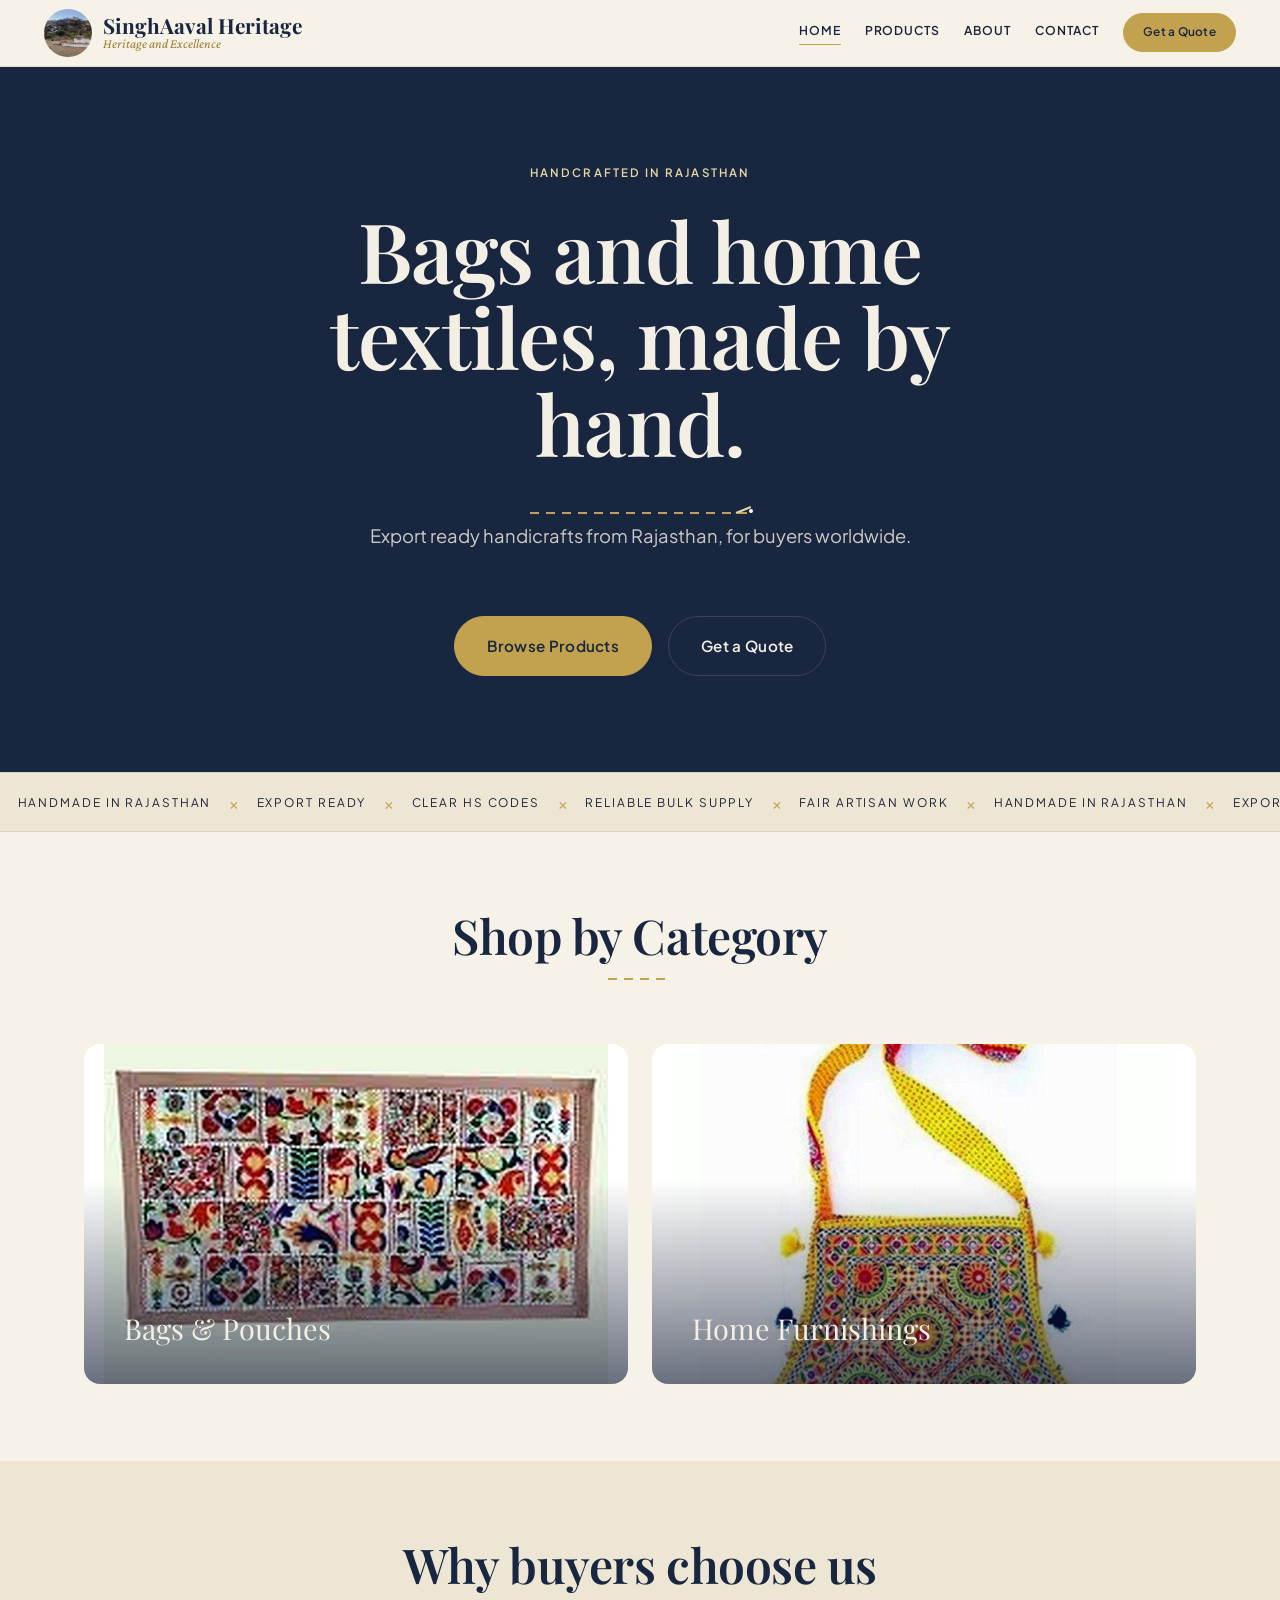
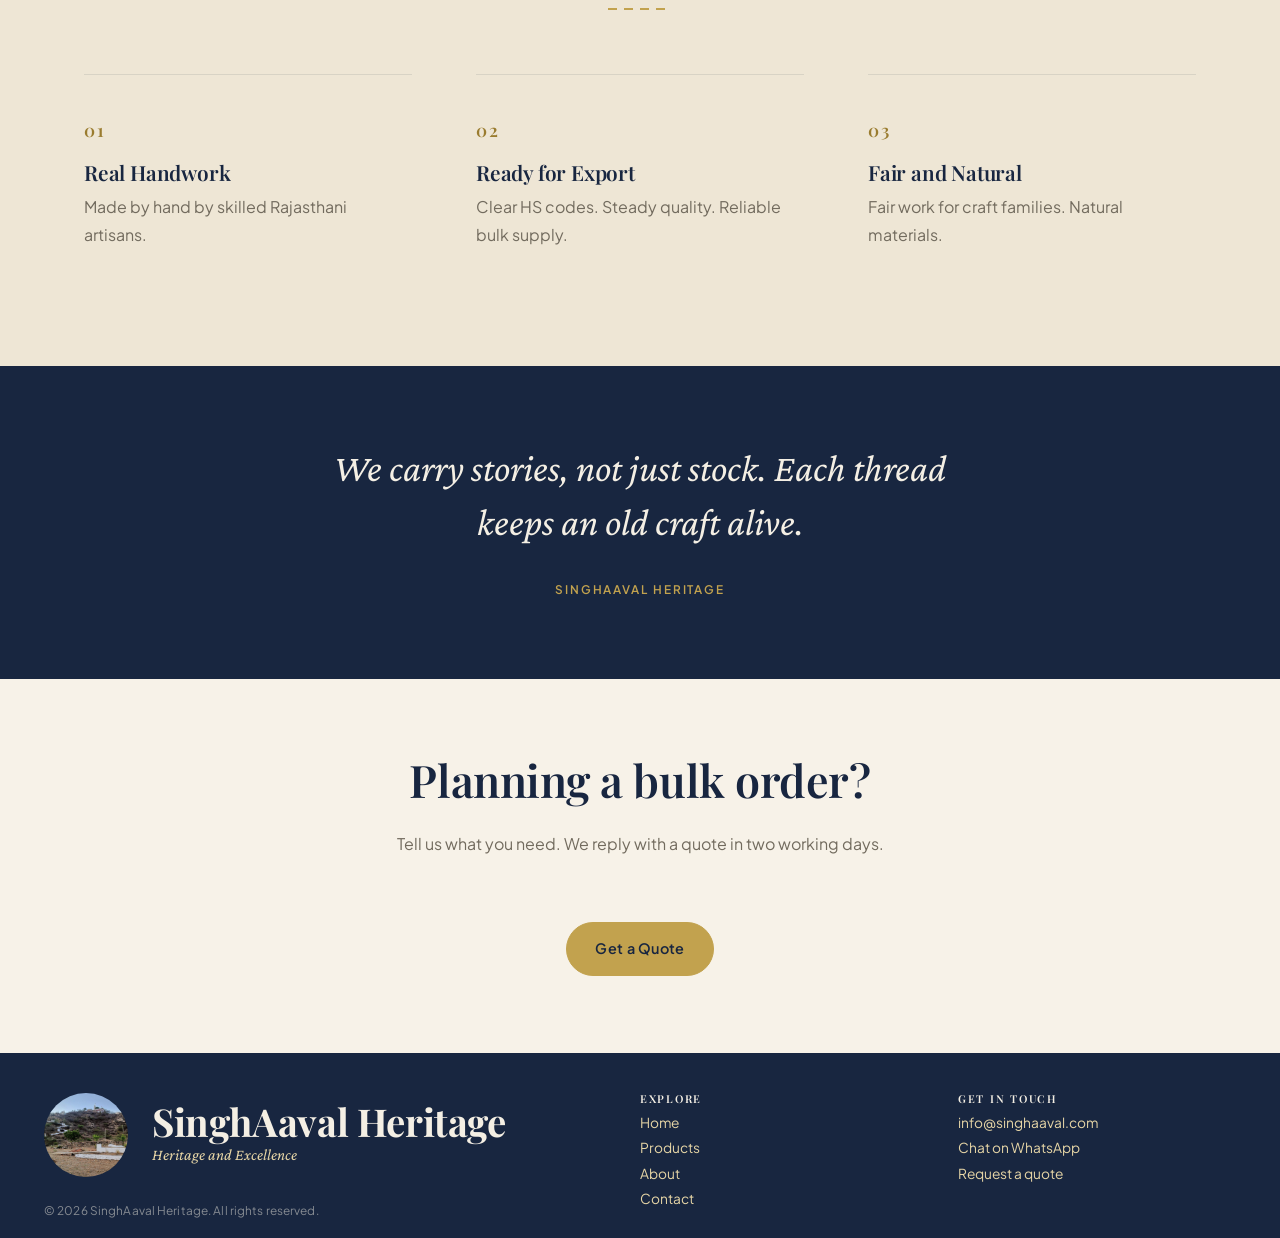
==== commit dde9f8d5: "feat: update asset versioning and improve modal functionality across pages" ====
--- a/singhaaval.com/index.html
+++ b/singhaaval.com/index.html
@@ -8,19 +8,20 @@
   <meta charset="UTF-8" />
   <meta name="viewport" content="width=device-width, initial-scale=1.0" />
   <title>SinghAaval Heritage | Handcrafted Rajasthani Textiles</title>
+  <link rel="icon" href="assets/images/logo.jpg" />
   <link rel="preconnect" href="https://fonts.googleapis.com" />
   <link rel="preconnect" href="https://fonts.gstatic.com" crossorigin />
   <link rel="stylesheet" href="https://fonts.googleapis.com/css2?family=Playfair+Display:wght@500;600;700&family=Plus+Jakarta+Sans:wght@400;500;600;700&family=Crimson+Pro:ital@1&display=swap" />
-  <link rel="stylesheet" href="assets/css/theme.css?v=23" />
-  <link rel="stylesheet" href="assets/css/styles.css?v=23" />
+  <link rel="stylesheet" href="assets/css/theme.css?v=24" />
+  <link rel="stylesheet" href="assets/css/styles.css?v=24" />
 </head>
 <body>
   <header data-site-header></header>
   <main data-page="home"></main>
   <footer data-site-footer></footer>
-  <script src="assets/js/data.js?v=23"></script>
-  <script src="assets/js/render.js?v=23"></script>
-  <script src="assets/js/main.js?v=23"></script>
+  <script src="assets/js/data.js?v=24"></script>
+  <script src="assets/js/render.js?v=24"></script>
+  <script src="assets/js/main.js?v=24"></script>
 </body>
 </html>
 
--- a/singhaaval.com/assets/css/styles.css
+++ b/singhaaval.com/assets/css/styles.css
@@ -260,6 +260,7 @@
   line-height: 1.04;
   margin: 0 auto var(--space-lg);
   max-width: 18ch;                          /* wrap the big words nicely */
+  overflow-wrap: anywhere;                  /* a long unbreakable word can't overflow the band */
 }
 .hero-text { font-size: 1.15rem; line-height: 1.7; color: rgba(244, 239, 228, 0.82); max-width: 52ch; margin: 0 auto; }
 .hero-actions { display: flex; flex-wrap: wrap; gap: var(--space-sm); margin-top: var(--space-xl); justify-content: center; }
@@ -502,11 +503,11 @@
 
 
 /* multi-product picker: a dropdown adds compact chosen-rows below it */
-.product-picker { position: relative; border: 0; padding: 0; margin: 0 0 var(--space-md); min-width: 0; }
+.product-picker { border: 0; padding: 0; margin: 0 0 var(--space-md); min-width: 0; }
 .picker-clear {
-  position: absolute; top: 0; right: 0;
-  font-family: var(--font-body); font-size: 0.72rem; letter-spacing: 0.08em; text-transform: uppercase;
-  color: var(--color-text-muted); background: transparent; border: 0; cursor: pointer; padding: 2px 4px;
+  display: block; width: fit-content; margin: var(--space-sm) 0 0 auto;   /* right-aligned, in normal flow under the list */
+  font-family: var(--font-body); font-size: 0.74rem; letter-spacing: 0.08em; text-transform: uppercase;
+  color: var(--color-text-muted); background: transparent; border: 0; cursor: pointer; padding: 0.5rem 0.6rem;
   transition: color var(--t-fast);
 }
 .picker-clear:hover { color: var(--color-error); }
@@ -570,9 +571,14 @@
 }
 .modal.open .modal-dialog { transform: none; }
 .modal-close {
-  position: fixed; z-index: 2;                       /* fixed to the viewport: never scrolls away */
-  top: max(var(--space-md), env(safe-area-inset-top, 0px));
-  right: max(var(--space-md), env(safe-area-inset-right, 0px));
+  /* sticky inside the dialog: tracks the panel (never floats off in the backdrop
+     on wide screens), stays visible while a tall dialog scrolls, and keeps a real
+     offsetParent so the focus-trap counts it (Safari counts position:fixed as none) */
+  position: sticky; z-index: 2;
+  top: var(--space-sm);
+  /* negative bottom margin (= -1 * the 40px button height, --space-lg) lets the
+     gallery sit flush at the top with the button overlaying its corner, as before */
+  display: block; margin: var(--space-sm) var(--space-sm) calc(-1 * var(--space-lg)) auto;
   width: 40px; height: 40px; border-radius: var(--radius-full);
   border: 1px solid var(--border-on-light); background: var(--color-surface);
   font-size: 1.2rem; line-height: 1; color: var(--color-primary); cursor: pointer;
